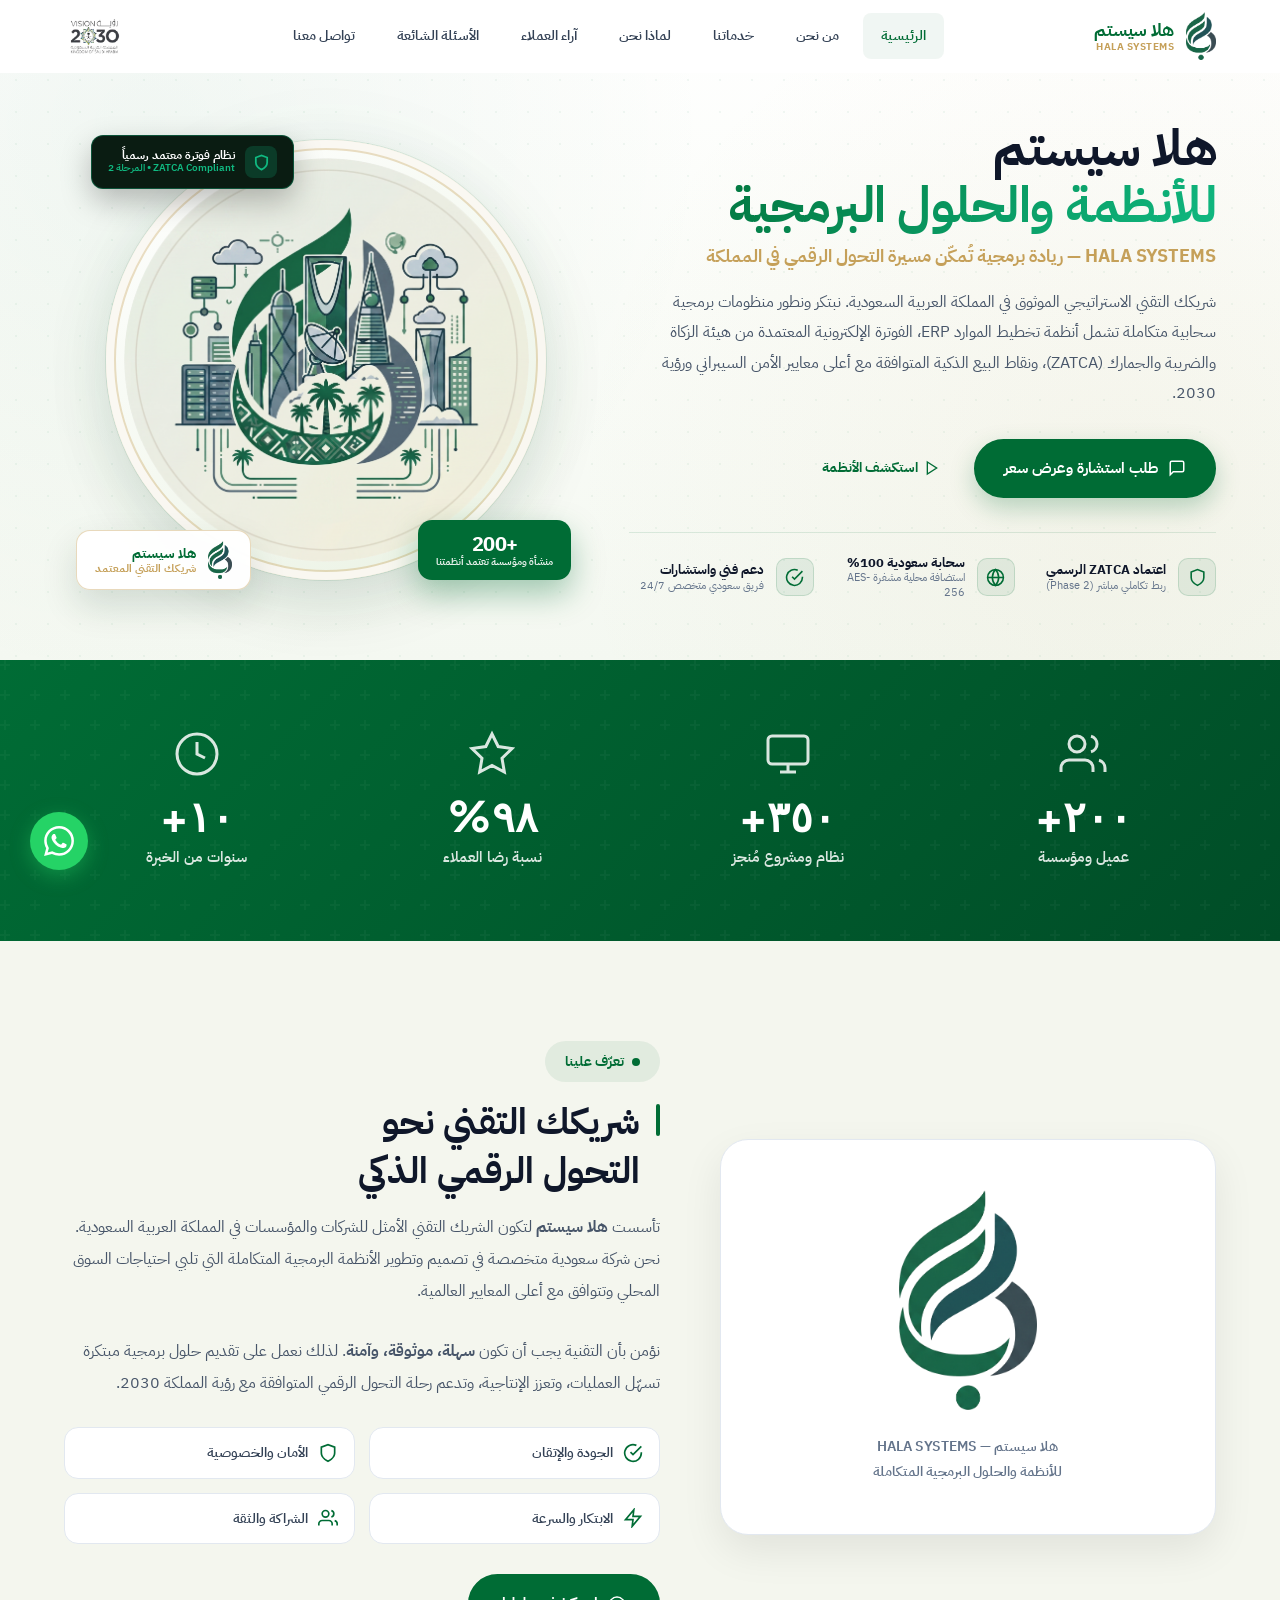
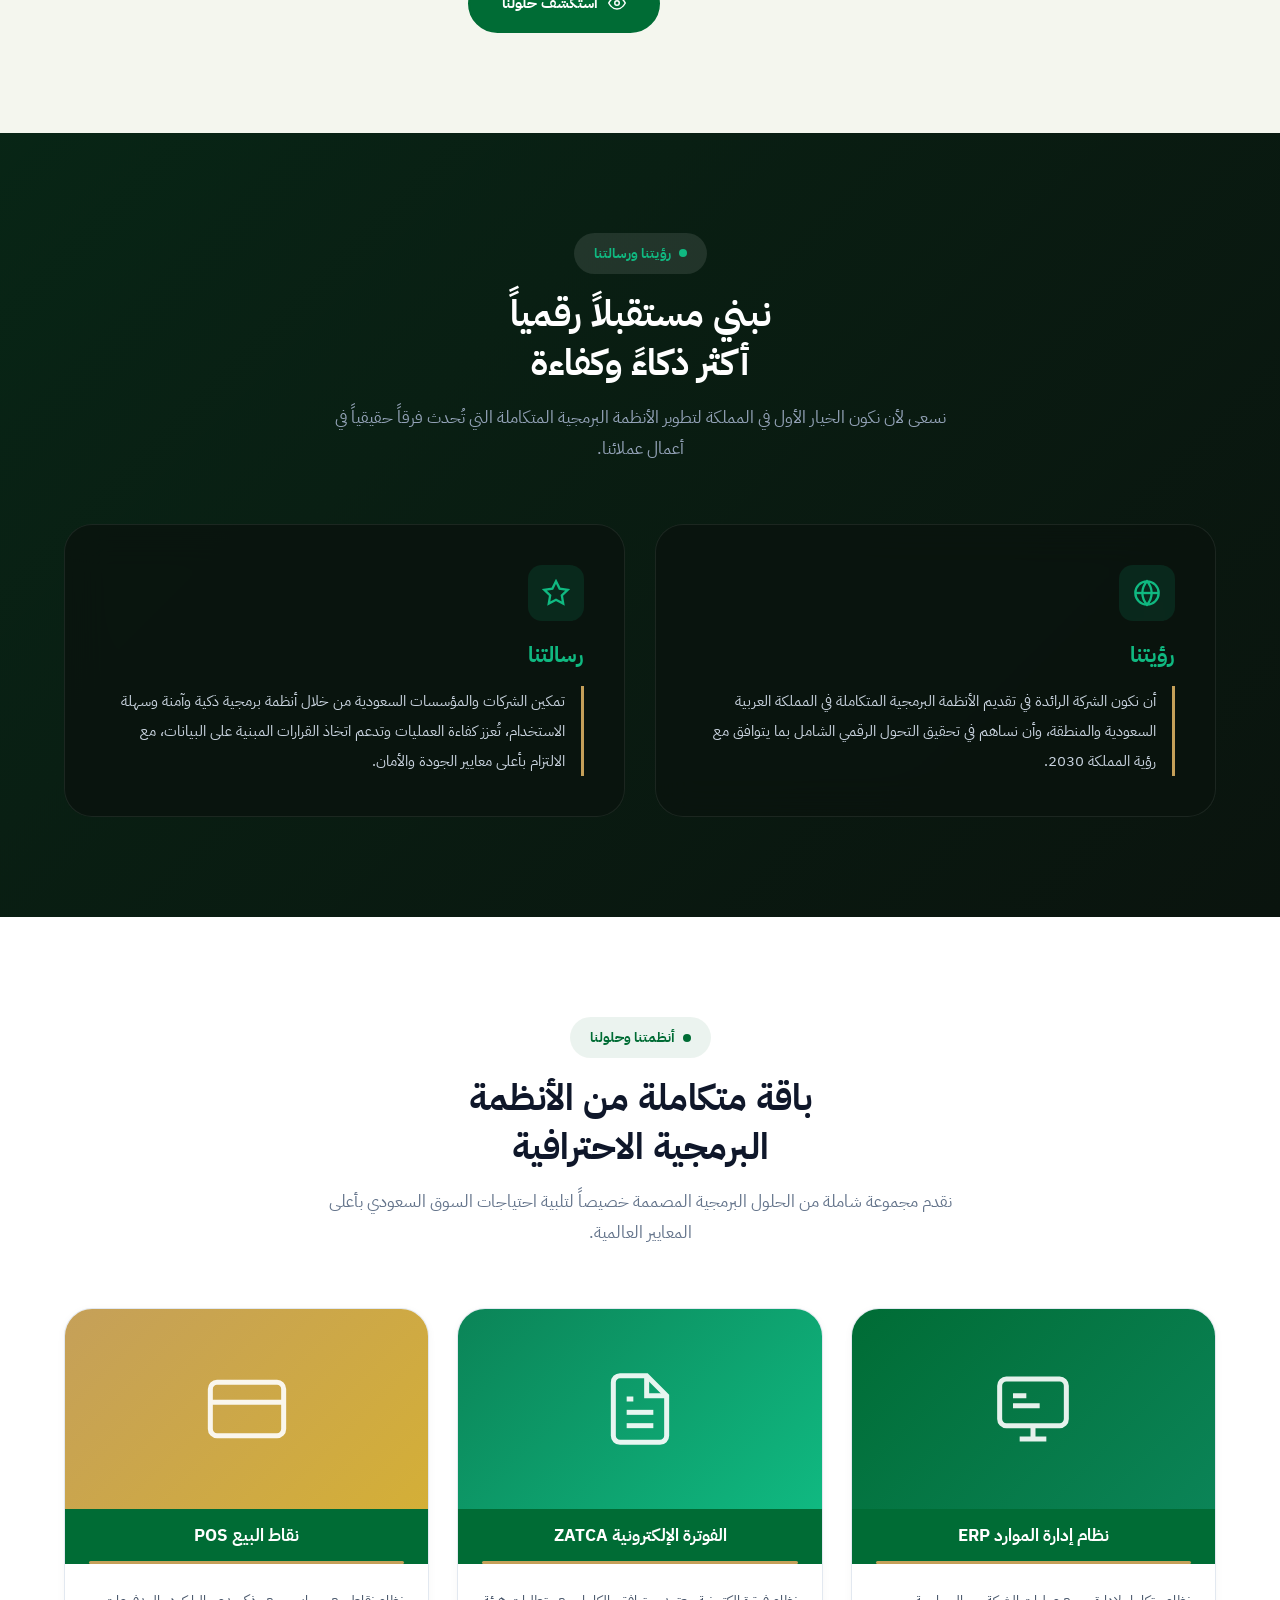
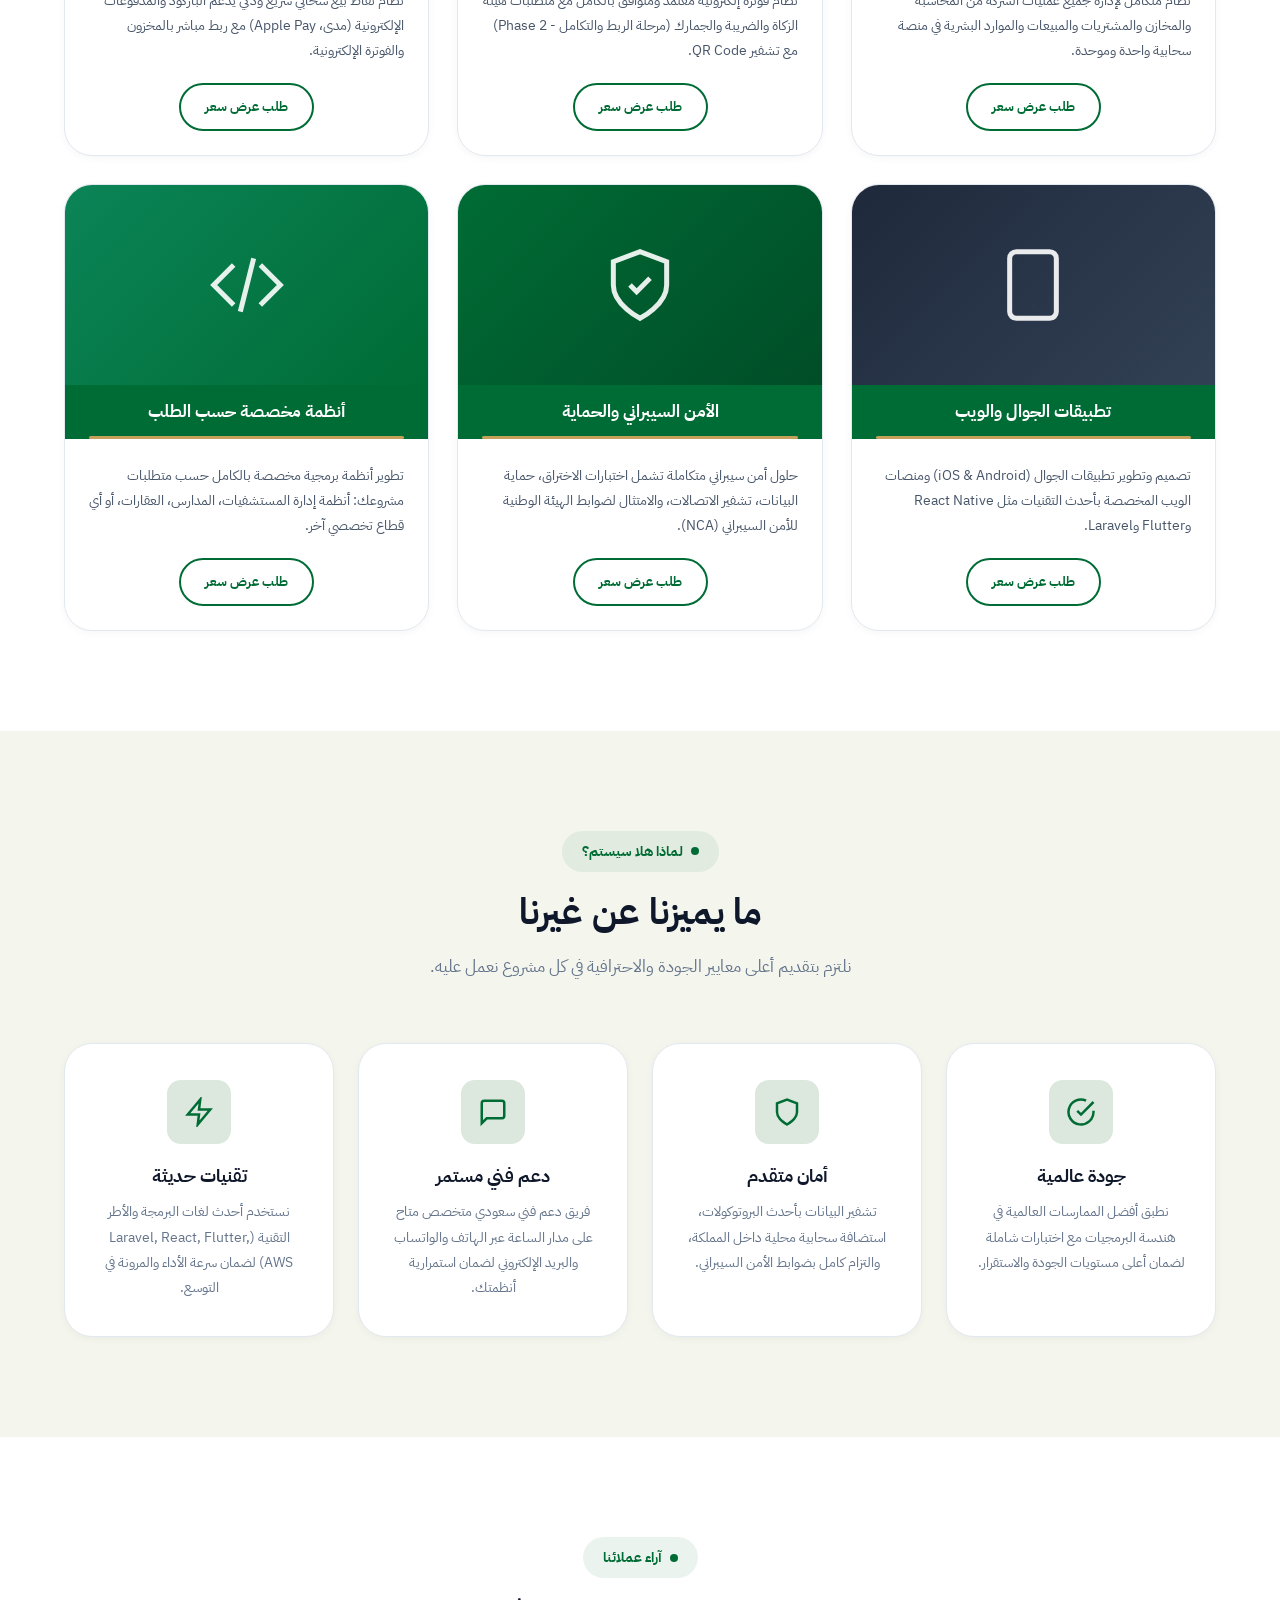
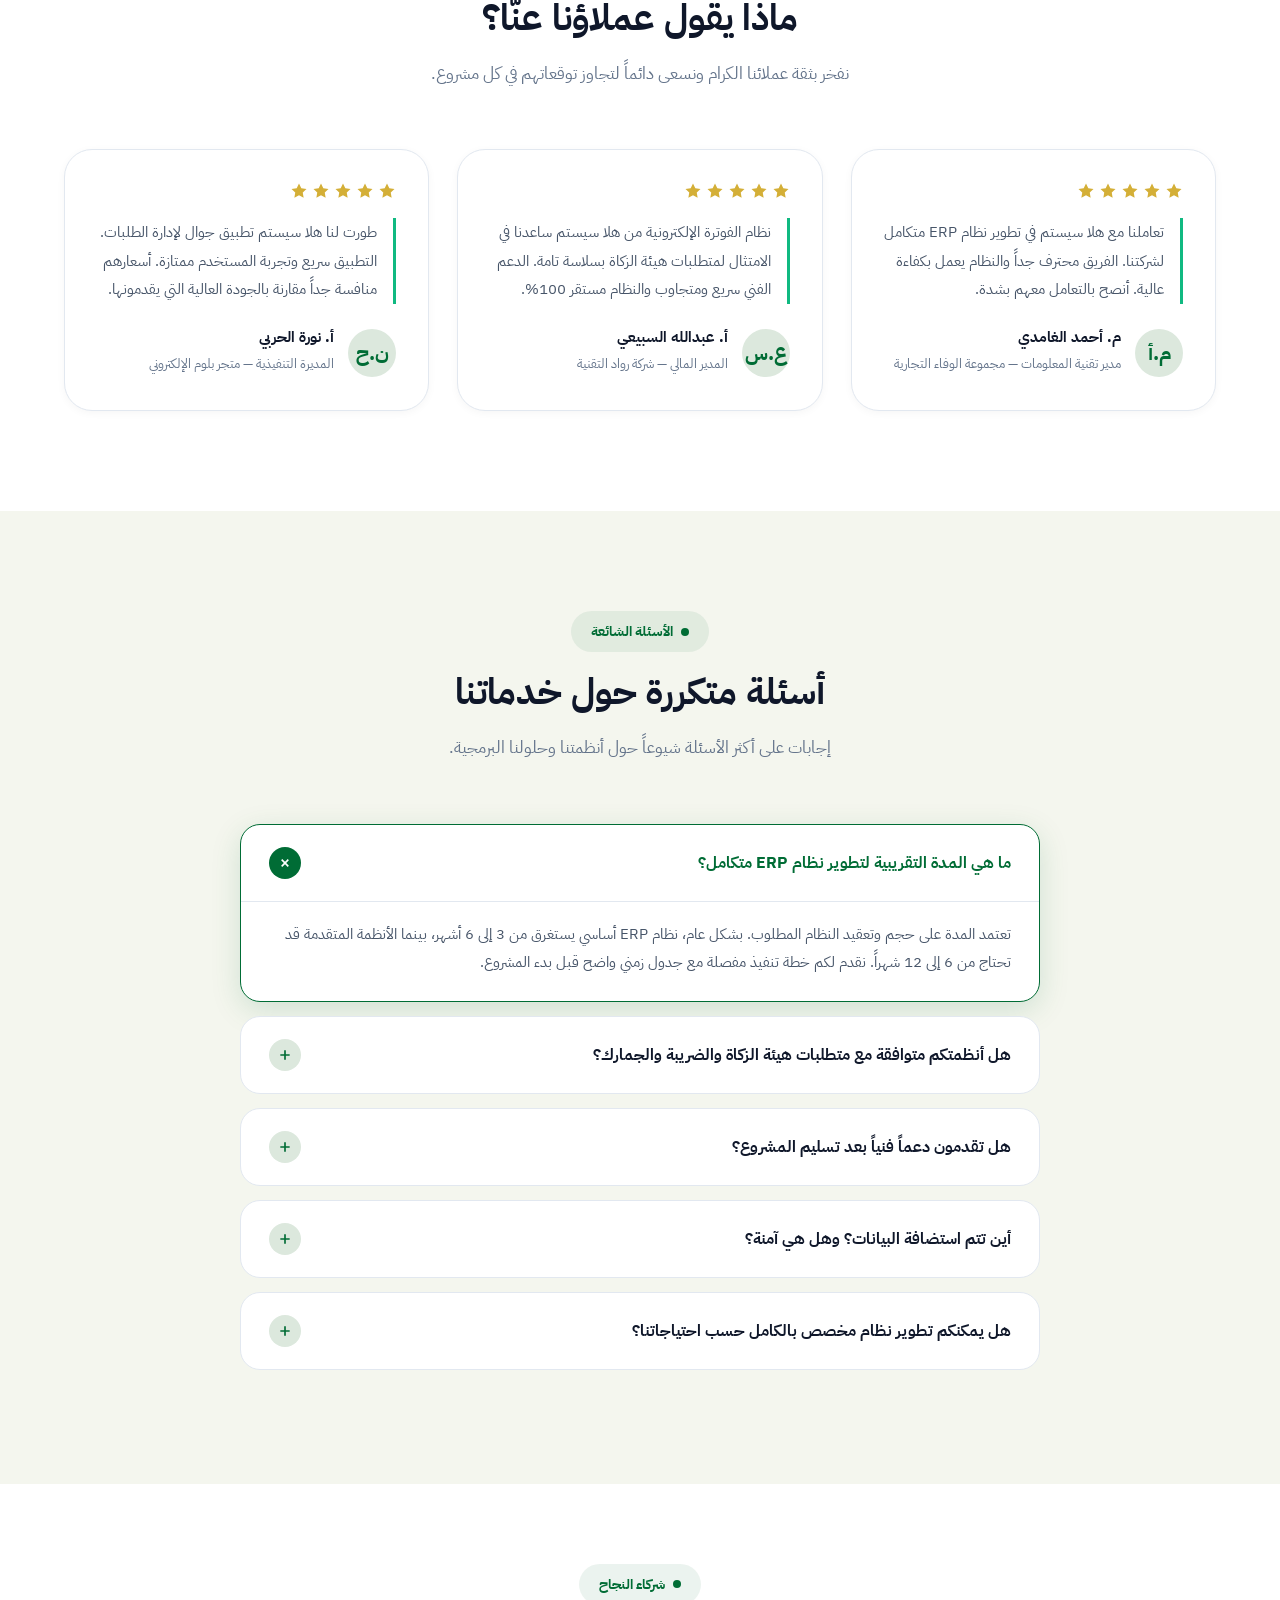
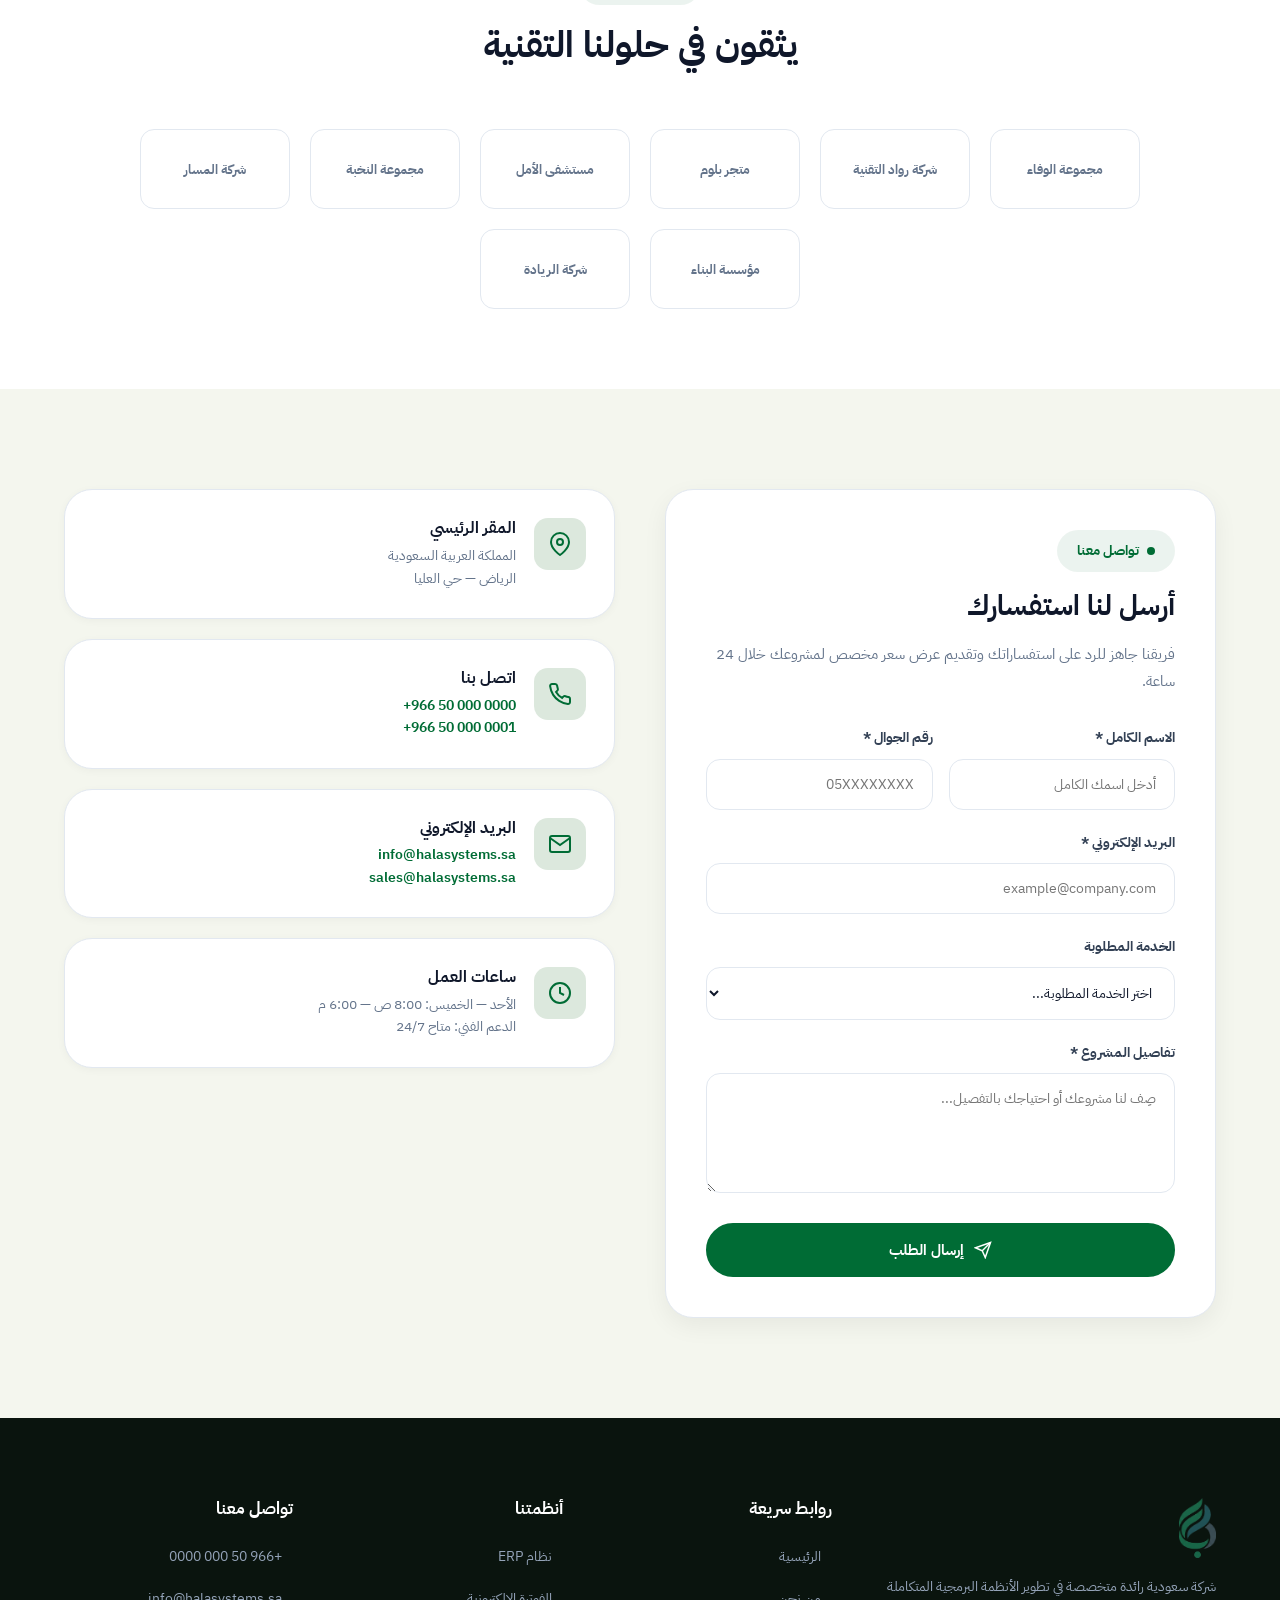
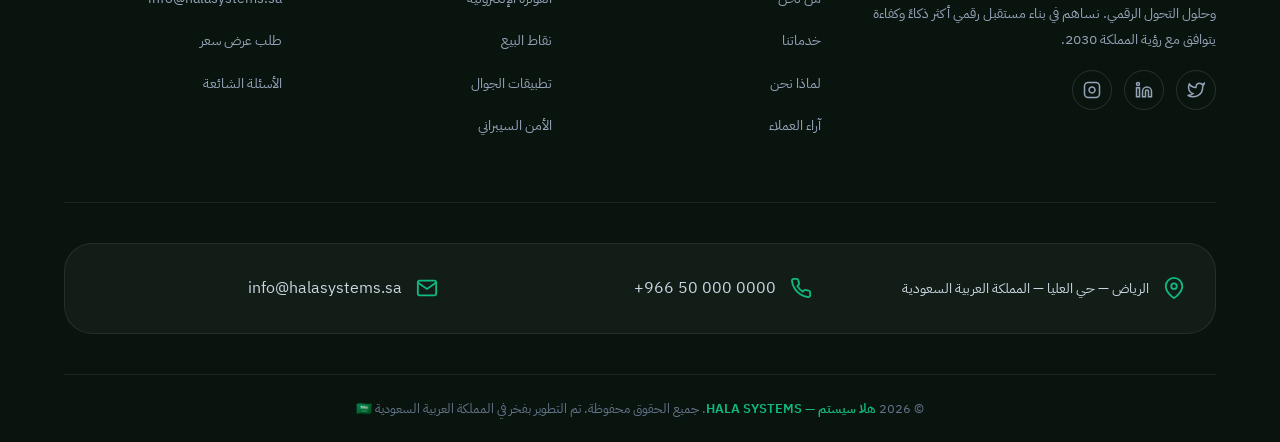
==== index.html @ 7508a725 "first sent to git" ====
<!DOCTYPE html>
<html dir="rtl" lang="ar">

<head>
  <meta charset="UTF-8">
  <meta name="viewport" content="width=device-width, initial-scale=1.0">
  <meta http-equiv="X-UA-Compatible" content="IE=edge">

  <!-- SEO Meta -->
  <title>هلا سيستم للأنظمة البرمجية | HALA SYSTEMS - حلول التحول الرقمي</title>
  <meta name="description"
    content="هلا سيستم - شركة سعودية متخصصة في تطوير الأنظمة البرمجية وحلول التحول الرقمي. أنظمة ERP سحابية، فوترة إلكترونية معتمدة ZATCA، تطبيقات جوال، وحلول أمن سيبراني متقدمة.">
  <meta name="keywords"
    content="هلا سيستم, أنظمة برمجية, ERP, فوترة إلكترونية, ZATCA, تطوير تطبيقات, أمن سيبراني, رؤية 2030, حلول رقمية, السعودية">
  <meta name="robots" content="index, follow">
  <meta property="og:title" content="هلا سيستم للأنظمة البرمجية | HALA SYSTEMS">
  <meta property="og:description" content="شركة سعودية رائدة في تطوير الأنظمة البرمجية وحلول التحول الرقمي المتكاملة.">
  <meta property="og:type" content="website">
  <meta property="og:locale" content="ar_SA">
  <link rel="icon" type="image/png" href="assets/الشعار.png">

  <!-- Google Fonts -->
  <link rel="preconnect" href="https://fonts.googleapis.com">
  <link rel="preconnect" href="https://fonts.gstatic.com" crossorigin>
  <link
    href="https://fonts.googleapis.com/css2?family=IBM+Plex+Sans+Arabic:wght@300;400;500;600;700;800&family=Plus+Jakarta+Sans:wght@400;500;600;700;800&display=swap"
    rel="stylesheet">

  <!-- Stylesheet -->
  <link rel="stylesheet" href="css/style.css">
</head>

<body>

  <!-- ═══════════════════════════════════════════
       1. NAVBAR
       ═══════════════════════════════════════════ -->
  <nav class="navbar" id="navbar">
    <div class="container">
      <a href="#" class="navbar-brand">
        <img src="assets/الشعار.png" alt="شعار هلا سيستم" class="brand-logo">
        <div class="brand-text-block">
          <span class="brand-title">هلا سيستم</span>
          <span class="brand-subtitle">HALA SYSTEMS</span>
        </div>
      </a>

      <div class="navbar-nav" id="navLinks">
        <a href="#hero">الرئيسية</a>
        <a href="#about">من نحن</a>
        <a href="#services">خدماتنا</a>
        <a href="#why-us">لماذا نحن</a>
        <a href="#testimonials">آراء العملاء</a>
        <a href="#faq">الأسئلة الشائعة</a>
        <a href="#contact">تواصل معنا</a>
      </div>

      <div class="navbar-vision">
        <img src="assets/مفرغ.png" alt="رؤية 2030 - المملكة العربية السعودية" class="vision-logo-img">
      </div>

      <button class="mobile-toggle" id="mobileToggle" aria-label="القائمة">
        <span></span>
        <span></span>
        <span></span>
      </button>
    </div>
  </nav>


  <!-- ═══════════════════════════════════════════
       2. HERO SECTION
       ═══════════════════════════════════════════ -->
  <section class="hero" id="hero">
    <div class="container">
      <div class="hero-content">
        <h1 class="hero-company-name animate-on-scroll delay-1">
          هلا سيستم
          <span class="hero-title-highlight">للأنظمة والحلول البرمجية</span>
        </h1>

        <p class="hero-company-subtitle animate-on-scroll delay-1">
          HALA SYSTEMS — ريادة برمجية تُمكّن مسيرة التحول الرقمي في المملكة
        </p>

        <p class="hero-description animate-on-scroll delay-2">
          شريكك التقني الاستراتيجي الموثوق في المملكة العربية السعودية. نبتكر ونطور منظومات برمجية سحابية متكاملة تشمل أنظمة تخطيط الموارد ERP، الفوترة الإلكترونية المعتمدة من هيئة الزكاة والضريبة والجمارك (ZATCA)، ونقاط البيع الذكية المتوافقة مع أعلى معايير الأمن السيبراني ورؤية 2030.
        </p>

        <div class="hero-buttons animate-on-scroll delay-3">
          <a href="#contact" class="btn btn-primary btn-lg">
            <svg viewBox="0 0 24 24" fill="none" stroke="currentColor" stroke-width="2">
              <path d="M21 15a2 2 0 0 1-2 2H7l-4 4V5a2 2 0 0 1 2-2h14a2 2 0 0 1 2 2z" />
            </svg>
            طلب استشارة وعرض سعر
          </a>
          <a href="#services" class="btn btn-outline-clean">
            <svg viewBox="0 0 24 24" fill="none" stroke="currentColor" stroke-width="2">
              <polygon points="5 3 19 12 5 21 5 3" />
            </svg>
            استكشف الأنظمة
          </a>
        </div>

        <div class="hero-trust-grid animate-on-scroll delay-4">
          <div class="trust-grid-item">
            <div class="trust-grid-icon">
              <svg viewBox="0 0 24 24" fill="none" stroke="currentColor" stroke-width="2">
                <path d="M12 22s8-4 8-10V5l-8-3-8 3v7c0 6 8 10 8 10z" />
              </svg>
            </div>
            <div class="trust-grid-info">
              <strong>اعتماد ZATCA الرسمي</strong>
              <span>ربط تكاملي مباشر (Phase 2)</span>
            </div>
          </div>

          <div class="trust-grid-item">
            <div class="trust-grid-icon">
              <svg viewBox="0 0 24 24" fill="none" stroke="currentColor" stroke-width="2">
                <circle cx="12" cy="12" r="10" />
                <path d="M2 12h20" />
                <path d="M12 2a15.3 15.3 0 0 1 4 10 15.3 15.3 0 0 1-4 10 15.3 15.3 0 0 1-4-10 15.3 15.3 0 0 1 4-10z" />
              </svg>
            </div>
            <div class="trust-grid-info">
              <strong>سحابة سعودية 100%</strong>
              <span>استضافة محلية مشفرة AES-256</span>
            </div>
          </div>

          <div class="trust-grid-item">
            <div class="trust-grid-icon">
              <svg viewBox="0 0 24 24" fill="none" stroke="currentColor" stroke-width="2">
                <path d="M22 11.08V12a10 10 0 1 1-5.93-9.14" />
                <polyline points="22 4 12 14.01 9 11.01" />
              </svg>
            </div>
            <div class="trust-grid-info">
              <strong>دعم فني واستشارات</strong>
              <span>فريق سعودي متخصص 24/7</span>
            </div>
          </div>
        </div>
      </div>

      <div class="hero-visual animate-on-scroll">
        <div class="corporate-hero-showcase">
          <!-- Ambient Glow Background -->
          <div class="showcase-glow-ring"></div>

          <!-- Main Architectural Visual -->
          <div class="showcase-main-disc">
            <img src="assets/الخليج.png" alt="منظومة هلا سيستم للأنظمة السحابية والتحول الرقمي السعودي" class="showcase-tech-img">
          </div>

          <!-- Floating Badge 1: ZATCA Compliance (Top) -->
          <div class="showcase-badge-top">
            <div class="badge-icon-wrap">
              <svg viewBox="0 0 24 24" fill="none" stroke="currentColor" stroke-width="2.5"><path d="M12 22s8-4 8-10V5l-8-3-8 3v7c0 6 8 10 8 10z"/></svg>
            </div>
            <div class="badge-text-wrap">
              <span class="badge-headline">نظام فوترة معتمد رسمياً</span>
              <span class="badge-subline">ZATCA Compliant • المرحلة 2</span>
            </div>
          </div>

          <!-- Floating Badge 2: Brand Signature Card (Bottom Left, like Durrat Al Juman) -->
          <div class="showcase-badge-brand">
            <img src="assets/الشعار.png" alt="شعار هلا سيستم" class="brand-badge-logo">
            <div class="brand-badge-info">
              <span class="brand-badge-name">هلا سيستم</span>
              <span class="brand-badge-tag">شريكك التقني المعتمد</span>
            </div>
          </div>

          <!-- Floating Badge 3: Client Count (Bottom Right) -->
          <div class="showcase-badge-clients">
            <div class="clients-badge-number">+200</div>
            <div class="clients-badge-label">منشأة ومؤسسة تعتمد أنظمتنا</div>
          </div>
        </div>
      </div>
    </div>
  </section>


  <!-- ═══════════════════════════════════════════
       3. STATS COUNTER
       ═══════════════════════════════════════════ -->
  <section class="stats" id="stats">
    <div class="container">
      <div class="stat-item animate-on-scroll">
        <div class="stat-icon">
          <svg viewBox="0 0 24 24">
            <path d="M17 21v-2a4 4 0 0 0-4-4H5a4 4 0 0 0-4 4v2" />
            <circle cx="9" cy="7" r="4" />
            <path d="M23 21v-2a4 4 0 0 0-3-3.87" />
            <path d="M16 3.13a4 4 0 0 1 0 7.75" />
          </svg>
        </div>
        <div class="stat-number" data-count="200" data-suffix="+">0</div>
        <div class="stat-label">عميل ومؤسسة</div>
      </div>
      <div class="stat-item animate-on-scroll delay-1">
        <div class="stat-icon">
          <svg viewBox="0 0 24 24">
            <rect x="2" y="3" width="20" height="14" rx="2" ry="2" />
            <line x1="8" y1="21" x2="16" y2="21" />
            <line x1="12" y1="17" x2="12" y2="21" />
          </svg>
        </div>
        <div class="stat-number" data-count="350" data-suffix="+">0</div>
        <div class="stat-label">نظام ومشروع مُنجز</div>
      </div>
      <div class="stat-item animate-on-scroll delay-2">
        <div class="stat-icon">
          <svg viewBox="0 0 24 24">
            <path d="M12 2l3.09 6.26L22 9.27l-5 4.87 1.18 6.88L12 17.77l-6.18 3.25L7 14.14 2 9.27l6.91-1.01L12 2z" />
          </svg>
        </div>
        <div class="stat-number" data-count="98" data-suffix="%">0</div>
        <div class="stat-label">نسبة رضا العملاء</div>
      </div>
      <div class="stat-item animate-on-scroll delay-3">
        <div class="stat-icon">
          <svg viewBox="0 0 24 24">
            <circle cx="12" cy="12" r="10" />
            <polyline points="12 6 12 12 16 14" />
          </svg>
        </div>
        <div class="stat-number" data-count="10" data-suffix="+">0</div>
        <div class="stat-label">سنوات من الخبرة</div>
      </div>
    </div>
  </section>


  <!-- ═══════════════════════════════════════════
       4. ABOUT US
       ═══════════════════════════════════════════ -->
  <section class="about" id="about">
    <div class="container">
      <div class="about-logo-card animate-on-scroll">
        <img src="assets/الشعار.png" alt="شعار هلا سيستم">
        <p>هلا سيستم — HALA SYSTEMS<br>للأنظمة والحلول البرمجية المتكاملة</p>
      </div>

      <div class="about-content">
        <div class="section-label">تعرّف علينا</div>
        <h2 class="section-title animate-on-scroll">شريكك التقني نحو<br>التحول الرقمي الذكي</h2>
        <p class="about-text animate-on-scroll">
          تأسست <strong>هلا سيستم</strong> لتكون الشريك التقني الأمثل للشركات والمؤسسات في المملكة العربية السعودية. نحن
          شركة سعودية متخصصة في تصميم وتطوير الأنظمة البرمجية المتكاملة التي تلبي احتياجات السوق المحلي وتتوافق مع أعلى
          المعايير العالمية.
        </p>
        <p class="about-text animate-on-scroll">
          نؤمن بأن التقنية يجب أن تكون <strong>سهلة، موثوقة، وآمنة</strong>. لذلك نعمل على تقديم حلول برمجية مبتكرة
          تسهّل العمليات، وتعزز الإنتاجية، وتدعم رحلة التحول الرقمي المتوافقة مع رؤية المملكة 2030.
        </p>

        <div class="about-values animate-on-scroll">
          <div class="value-item">
            <svg viewBox="0 0 24 24" fill="none" stroke="currentColor" stroke-width="2">
              <path d="M22 11.08V12a10 10 0 1 1-5.93-9.14" />
              <polyline points="22 4 12 14.01 9 11.01" />
            </svg>
            الجودة والإتقان
          </div>
          <div class="value-item">
            <svg viewBox="0 0 24 24" fill="none" stroke="currentColor" stroke-width="2">
              <path d="M12 22s8-4 8-10V5l-8-3-8 3v7c0 6 8 10 8 10z" />
            </svg>
            الأمان والخصوصية
          </div>
          <div class="value-item">
            <svg viewBox="0 0 24 24" fill="none" stroke="currentColor" stroke-width="2">
              <path d="M13 2L3 14h9l-1 8 10-12h-9l1-8z" />
            </svg>
            الابتكار والسرعة
          </div>
          <div class="value-item">
            <svg viewBox="0 0 24 24" fill="none" stroke="currentColor" stroke-width="2">
              <path d="M17 21v-2a4 4 0 0 0-4-4H5a4 4 0 0 0-4 4v2" />
              <circle cx="9" cy="7" r="4" />
              <path d="M23 21v-2a4 4 0 0 0-3-3.87" />
              <path d="M16 3.13a4 4 0 0 1 0 7.75" />
            </svg>
            الشراكة والثقة
          </div>
        </div>

        <a href="#services" class="btn btn-primary animate-on-scroll">
          <svg viewBox="0 0 24 24" fill="none" stroke="currentColor" stroke-width="2">
            <path d="M1 12s4-8 11-8 11 8 11 8-4 8-11 8-11-8-11-8z" />
            <circle cx="12" cy="12" r="3" />
          </svg>
          استكشف حلولنا
        </a>
      </div>
    </div>
  </section>


  <!-- ═══════════════════════════════════════════
       5. VISION & MISSION
       ═══════════════════════════════════════════ -->
  <section class="vision-mission" id="vision-mission">
    <div class="bg-image"
      style="background-image: linear-gradient(135deg, rgba(0, 108, 53, 0.3), rgba(10, 20, 14, 0.9));"></div>
    <div class="container">
      <div class="section-header animate-on-scroll">
        <div class="section-label">رؤيتنا ورسالتنا</div>
        <h2 class="section-title">نبني مستقبلاً رقمياً<br>أكثر ذكاءً وكفاءة</h2>
        <p class="section-subtitle">نسعى لأن نكون الخيار الأول في المملكة لتطوير الأنظمة البرمجية المتكاملة التي تُحدث
          فرقاً حقيقياً في أعمال عملائنا.</p>
      </div>

      <div class="vm-grid">
        <div class="vm-card animate-on-scroll">
          <div class="vm-card-icon">
            <svg viewBox="0 0 24 24" fill="none" stroke="currentColor" stroke-width="2">
              <circle cx="12" cy="12" r="10" />
              <path d="M2 12h20" />
              <path d="M12 2a15.3 15.3 0 0 1 4 10 15.3 15.3 0 0 1-4 10 15.3 15.3 0 0 1-4-10 15.3 15.3 0 0 1 4-10z" />
            </svg>
          </div>
          <h3>رؤيتنا</h3>
          <p>أن نكون الشركة الرائدة في تقديم الأنظمة البرمجية المتكاملة في المملكة العربية السعودية والمنطقة، وأن نساهم
            في تحقيق التحول الرقمي الشامل بما يتوافق مع رؤية المملكة 2030.</p>
        </div>

        <div class="vm-card animate-on-scroll delay-1">
          <div class="vm-card-icon">
            <svg viewBox="0 0 24 24" fill="none" stroke="currentColor" stroke-width="2">
              <polygon
                points="12 2 15.09 8.26 22 9.27 17 14.14 18.18 21.02 12 17.77 5.82 21.02 7 14.14 2 9.27 8.91 8.26 12 2" />
            </svg>
          </div>
          <h3>رسالتنا</h3>
          <p>تمكين الشركات والمؤسسات السعودية من خلال أنظمة برمجية ذكية وآمنة وسهلة الاستخدام، تُعزز كفاءة العمليات
            وتدعم اتخاذ القرارات المبنية على البيانات، مع الالتزام بأعلى معايير الجودة والأمان.</p>
        </div>
      </div>
    </div>
  </section>


  <!-- ═══════════════════════════════════════════
       6. SERVICES
       ═══════════════════════════════════════════ -->
  <section class="services" id="services">
    <div class="container">
      <div class="section-header animate-on-scroll">
        <div class="section-label">أنظمتنا وحلولنا</div>
        <h2 class="section-title">باقة متكاملة من الأنظمة<br>البرمجية الاحترافية</h2>
        <p class="section-subtitle">نقدم مجموعة شاملة من الحلول البرمجية المصممة خصيصاً لتلبية احتياجات السوق السعودي
          بأعلى المعايير العالمية.</p>
      </div>

      <div class="services-grid">
        <!-- Service 1: ERP -->
        <div class="service-card animate-on-scroll">
          <div class="service-card-image"
            style="background: linear-gradient(135deg, #006C35, #0B8457); display: flex; align-items: center; justify-content: center;">
            <svg width="80" height="80" viewBox="0 0 24 24" fill="none" stroke="white" stroke-width="1.5" opacity="0.9">
              <rect x="2" y="3" width="20" height="14" rx="2" ry="2" />
              <line x1="8" y1="21" x2="16" y2="21" />
              <line x1="12" y1="17" x2="12" y2="21" />
              <path d="M6 8h4M6 11h8" />
            </svg>
          </div>
          <div class="service-card-banner">
            <h3>نظام إدارة الموارد ERP</h3>
          </div>
          <div class="service-card-body">
            <p>نظام متكامل لإدارة جميع عمليات الشركة من المحاسبة والمخازن والمشتريات والمبيعات والموارد البشرية في منصة
              سحابية واحدة وموحدة.</p>
            <a href="#contact" class="btn btn-outline">طلب عرض سعر</a>
          </div>
        </div>

        <!-- Service 2: E-invoicing ZATCA -->
        <div class="service-card animate-on-scroll delay-1">
          <div class="service-card-image"
            style="background: linear-gradient(135deg, #0B8457, #10B981); display: flex; align-items: center; justify-content: center;">
            <svg width="80" height="80" viewBox="0 0 24 24" fill="none" stroke="white" stroke-width="1.5" opacity="0.9">
              <path d="M14 2H6a2 2 0 0 0-2 2v16a2 2 0 0 0 2 2h12a2 2 0 0 0 2-2V8z" />
              <polyline points="14 2 14 8 20 8" />
              <line x1="16" y1="13" x2="8" y2="13" />
              <line x1="16" y1="17" x2="8" y2="17" />
              <polyline points="10 9 9 9 8 9" />
            </svg>
          </div>
          <div class="service-card-banner">
            <h3>الفوترة الإلكترونية ZATCA</h3>
          </div>
          <div class="service-card-body">
            <p>نظام فوترة إلكترونية معتمد ومتوافق بالكامل مع متطلبات هيئة الزكاة والضريبة والجمارك (مرحلة الربط والتكامل
              - Phase 2) مع تشفير QR Code.</p>
            <a href="#contact" class="btn btn-outline">طلب عرض سعر</a>
          </div>
        </div>

        <!-- Service 3: POS -->
        <div class="service-card animate-on-scroll delay-2">
          <div class="service-card-image"
            style="background: linear-gradient(135deg, #C5A059, #D4AF37); display: flex; align-items: center; justify-content: center;">
            <svg width="80" height="80" viewBox="0 0 24 24" fill="none" stroke="white" stroke-width="1.5" opacity="0.9">
              <rect x="1" y="4" width="22" height="16" rx="2" ry="2" />
              <line x1="1" y1="10" x2="23" y2="10" />
            </svg>
          </div>
          <div class="service-card-banner">
            <h3>نقاط البيع POS</h3>
          </div>
          <div class="service-card-body">
            <p>نظام نقاط بيع سحابي سريع وذكي يدعم الباركود والمدفوعات الإلكترونية (مدى، Apple Pay) مع ربط مباشر بالمخزون
              والفوترة الإلكترونية.</p>
            <a href="#contact" class="btn btn-outline">طلب عرض سعر</a>
          </div>
        </div>

        <!-- Service 4: Mobile Apps -->
        <div class="service-card animate-on-scroll delay-1">
          <div class="service-card-image"
            style="background: linear-gradient(135deg, #1E293B, #334155); display: flex; align-items: center; justify-content: center;">
            <svg width="80" height="80" viewBox="0 0 24 24" fill="none" stroke="white" stroke-width="1.5" opacity="0.9">
              <rect x="5" y="2" width="14" height="20" rx="2" ry="2" />
              <line x1="12" y1="18" x2="12.01" y2="18" />
            </svg>
          </div>
          <div class="service-card-banner">
            <h3>تطبيقات الجوال والويب</h3>
          </div>
          <div class="service-card-body">
            <p>تصميم وتطوير تطبيقات الجوال (iOS & Android) ومنصات الويب المخصصة بأحدث التقنيات مثل React Native وFlutter
              وLaravel.</p>
            <a href="#contact" class="btn btn-outline">طلب عرض سعر</a>
          </div>
        </div>

        <!-- Service 5: CyberSecurity -->
        <div class="service-card animate-on-scroll delay-2">
          <div class="service-card-image"
            style="background: linear-gradient(135deg, #006C35, #004D27); display: flex; align-items: center; justify-content: center;">
            <svg width="80" height="80" viewBox="0 0 24 24" fill="none" stroke="white" stroke-width="1.5" opacity="0.9">
              <path d="M12 22s8-4 8-10V5l-8-3-8 3v7c0 6 8 10 8 10z" />
              <path d="M9 12l2 2 4-4" />
            </svg>
          </div>
          <div class="service-card-banner">
            <h3>الأمن السيبراني والحماية</h3>
          </div>
          <div class="service-card-body">
            <p>حلول أمن سيبراني متكاملة تشمل اختبارات الاختراق، حماية البيانات، تشفير الاتصالات، والامتثال لضوابط الهيئة
              الوطنية للأمن السيبراني (NCA).</p>
            <a href="#contact" class="btn btn-outline">طلب عرض سعر</a>
          </div>
        </div>

        <!-- Service 6: Custom Systems -->
        <div class="service-card animate-on-scroll delay-3">
          <div class="service-card-image"
            style="background: linear-gradient(135deg, #0B8457, #006C35); display: flex; align-items: center; justify-content: center;">
            <svg width="80" height="80" viewBox="0 0 24 24" fill="none" stroke="white" stroke-width="1.5" opacity="0.9">
              <polyline points="16 18 22 12 16 6" />
              <polyline points="8 6 2 12 8 18" />
              <line x1="14" y1="4" x2="10" y2="20" />
            </svg>
          </div>
          <div class="service-card-banner">
            <h3>أنظمة مخصصة حسب الطلب</h3>
          </div>
          <div class="service-card-body">
            <p>تطوير أنظمة برمجية مخصصة بالكامل حسب متطلبات مشروعك: أنظمة إدارة المستشفيات، المدارس، العقارات، أو أي
              قطاع تخصصي آخر.</p>
            <a href="#contact" class="btn btn-outline">طلب عرض سعر</a>
          </div>
        </div>
      </div>
    </div>
  </section>


  <!-- ═══════════════════════════════════════════
       7. WHY CHOOSE US
       ═══════════════════════════════════════════ -->
  <section class="why-us" id="why-us">
    <div class="container">
      <div class="section-header animate-on-scroll">
        <div class="section-label">لماذا هلا سيستم؟</div>
        <h2 class="section-title">ما يميزنا عن غيرنا</h2>
        <p class="section-subtitle">نلتزم بتقديم أعلى معايير الجودة والاحترافية في كل مشروع نعمل عليه.</p>
      </div>

      <div class="why-grid">
        <div class="why-card animate-on-scroll">
          <div class="why-card-icon">
            <svg viewBox="0 0 24 24" fill="none" stroke="currentColor" stroke-width="2">
              <path d="M22 11.08V12a10 10 0 1 1-5.93-9.14" />
              <polyline points="22 4 12 14.01 9 11.01" />
            </svg>
          </div>
          <h3>جودة عالمية</h3>
          <p>نطبق أفضل الممارسات العالمية في هندسة البرمجيات مع اختبارات شاملة لضمان أعلى مستويات الجودة والاستقرار.</p>
        </div>

        <div class="why-card animate-on-scroll delay-1">
          <div class="why-card-icon">
            <svg viewBox="0 0 24 24" fill="none" stroke="currentColor" stroke-width="2">
              <path d="M12 22s8-4 8-10V5l-8-3-8 3v7c0 6 8 10 8 10z" />
            </svg>
          </div>
          <h3>أمان متقدم</h3>
          <p>تشفير البيانات بأحدث البروتوكولات، استضافة سحابية محلية داخل المملكة، والتزام كامل بضوابط الأمن السيبراني.
          </p>
        </div>

        <div class="why-card animate-on-scroll delay-2">
          <div class="why-card-icon">
            <svg viewBox="0 0 24 24" fill="none" stroke="currentColor" stroke-width="2">
              <path d="M21 15a2 2 0 0 1-2 2H7l-4 4V5a2 2 0 0 1 2-2h14a2 2 0 0 1 2 2z" />
            </svg>
          </div>
          <h3>دعم فني مستمر</h3>
          <p>فريق دعم فني سعودي متخصص متاح على مدار الساعة عبر الهاتف والواتساب والبريد الإلكتروني لضمان استمرارية
            أنظمتك.</p>
        </div>

        <div class="why-card animate-on-scroll delay-3">
          <div class="why-card-icon">
            <svg viewBox="0 0 24 24" fill="none" stroke="currentColor" stroke-width="2">
              <path d="M13 2L3 14h9l-1 8 10-12h-9l1-8z" />
            </svg>
          </div>
          <h3>تقنيات حديثة</h3>
          <p>نستخدم أحدث لغات البرمجة والأطر التقنية (Laravel, React, Flutter, AWS) لضمان سرعة الأداء والمرونة في
            التوسع.</p>
        </div>
      </div>
    </div>
  </section>


  <!-- ═══════════════════════════════════════════
       8. TESTIMONIALS
       ═══════════════════════════════════════════ -->
  <section class="testimonials" id="testimonials">
    <div class="container">
      <div class="section-header animate-on-scroll">
        <div class="section-label">آراء عملائنا</div>
        <h2 class="section-title">ماذا يقول عملاؤنا عنّا؟</h2>
        <p class="section-subtitle">نفخر بثقة عملائنا الكرام ونسعى دائماً لتجاوز توقعاتهم في كل مشروع.</p>
      </div>

      <div class="testimonials-grid">
        <div class="testimonial-card animate-on-scroll">
          <div class="testimonial-stars">
            <svg viewBox="0 0 24 24">
              <path d="M12 2l3.09 6.26L22 9.27l-5 4.87 1.18 6.88L12 17.77l-6.18 3.25L7 14.14 2 9.27l6.91-1.01L12 2z" />
            </svg>
            <svg viewBox="0 0 24 24">
              <path d="M12 2l3.09 6.26L22 9.27l-5 4.87 1.18 6.88L12 17.77l-6.18 3.25L7 14.14 2 9.27l6.91-1.01L12 2z" />
            </svg>
            <svg viewBox="0 0 24 24">
              <path d="M12 2l3.09 6.26L22 9.27l-5 4.87 1.18 6.88L12 17.77l-6.18 3.25L7 14.14 2 9.27l6.91-1.01L12 2z" />
            </svg>
            <svg viewBox="0 0 24 24">
              <path d="M12 2l3.09 6.26L22 9.27l-5 4.87 1.18 6.88L12 17.77l-6.18 3.25L7 14.14 2 9.27l6.91-1.01L12 2z" />
            </svg>
            <svg viewBox="0 0 24 24">
              <path d="M12 2l3.09 6.26L22 9.27l-5 4.87 1.18 6.88L12 17.77l-6.18 3.25L7 14.14 2 9.27l6.91-1.01L12 2z" />
            </svg>
          </div>
          <p class="testimonial-text">تعاملنا مع هلا سيستم في تطوير نظام ERP متكامل لشركتنا. الفريق محترف جداً والنظام
            يعمل بكفاءة عالية. أنصح بالتعامل معهم بشدة.</p>
          <div class="testimonial-author">
            <div class="testimonial-avatar">م.أ</div>
            <div class="testimonial-author-info">
              <h4>م. أحمد الغامدي</h4>
              <span>مدير تقنية المعلومات — مجموعة الوفاء التجارية</span>
            </div>
          </div>
        </div>

        <div class="testimonial-card animate-on-scroll delay-1">
          <div class="testimonial-stars">
            <svg viewBox="0 0 24 24">
              <path d="M12 2l3.09 6.26L22 9.27l-5 4.87 1.18 6.88L12 17.77l-6.18 3.25L7 14.14 2 9.27l6.91-1.01L12 2z" />
            </svg>
            <svg viewBox="0 0 24 24">
              <path d="M12 2l3.09 6.26L22 9.27l-5 4.87 1.18 6.88L12 17.77l-6.18 3.25L7 14.14 2 9.27l6.91-1.01L12 2z" />
            </svg>
            <svg viewBox="0 0 24 24">
              <path d="M12 2l3.09 6.26L22 9.27l-5 4.87 1.18 6.88L12 17.77l-6.18 3.25L7 14.14 2 9.27l6.91-1.01L12 2z" />
            </svg>
            <svg viewBox="0 0 24 24">
              <path d="M12 2l3.09 6.26L22 9.27l-5 4.87 1.18 6.88L12 17.77l-6.18 3.25L7 14.14 2 9.27l6.91-1.01L12 2z" />
            </svg>
            <svg viewBox="0 0 24 24">
              <path d="M12 2l3.09 6.26L22 9.27l-5 4.87 1.18 6.88L12 17.77l-6.18 3.25L7 14.14 2 9.27l6.91-1.01L12 2z" />
            </svg>
          </div>
          <p class="testimonial-text">نظام الفوترة الإلكترونية من هلا سيستم ساعدنا في الامتثال لمتطلبات هيئة الزكاة
            بسلاسة تامة. الدعم الفني سريع ومتجاوب والنظام مستقر 100%.</p>
          <div class="testimonial-author">
            <div class="testimonial-avatar">ع.س</div>
            <div class="testimonial-author-info">
              <h4>أ. عبدالله السبيعي</h4>
              <span>المدير المالي — شركة رواد التقنية</span>
            </div>
          </div>
        </div>

        <div class="testimonial-card animate-on-scroll delay-2">
          <div class="testimonial-stars">
            <svg viewBox="0 0 24 24">
              <path d="M12 2l3.09 6.26L22 9.27l-5 4.87 1.18 6.88L12 17.77l-6.18 3.25L7 14.14 2 9.27l6.91-1.01L12 2z" />
            </svg>
            <svg viewBox="0 0 24 24">
              <path d="M12 2l3.09 6.26L22 9.27l-5 4.87 1.18 6.88L12 17.77l-6.18 3.25L7 14.14 2 9.27l6.91-1.01L12 2z" />
            </svg>
            <svg viewBox="0 0 24 24">
              <path d="M12 2l3.09 6.26L22 9.27l-5 4.87 1.18 6.88L12 17.77l-6.18 3.25L7 14.14 2 9.27l6.91-1.01L12 2z" />
            </svg>
            <svg viewBox="0 0 24 24">
              <path d="M12 2l3.09 6.26L22 9.27l-5 4.87 1.18 6.88L12 17.77l-6.18 3.25L7 14.14 2 9.27l6.91-1.01L12 2z" />
            </svg>
            <svg viewBox="0 0 24 24">
              <path d="M12 2l3.09 6.26L22 9.27l-5 4.87 1.18 6.88L12 17.77l-6.18 3.25L7 14.14 2 9.27l6.91-1.01L12 2z" />
            </svg>
          </div>
          <p class="testimonial-text">طورت لنا هلا سيستم تطبيق جوال لإدارة الطلبات. التطبيق سريع وتجربة المستخدم ممتازة.
            أسعارهم منافسة جداً مقارنة بالجودة العالية التي يقدمونها.</p>
          <div class="testimonial-author">
            <div class="testimonial-avatar">ن.ح</div>
            <div class="testimonial-author-info">
              <h4>أ. نورة الحربي</h4>
              <span>المديرة التنفيذية — متجر بلوم الإلكتروني</span>
            </div>
          </div>
        </div>
      </div>
    </div>
  </section>


  <!-- ═══════════════════════════════════════════
       9. FAQ
       ═══════════════════════════════════════════ -->
  <section class="faq" id="faq">
    <div class="container">
      <div class="section-header animate-on-scroll">
        <div class="section-label">الأسئلة الشائعة</div>
        <h2 class="section-title">أسئلة متكررة حول خدماتنا</h2>
        <p class="section-subtitle">إجابات على أكثر الأسئلة شيوعاً حول أنظمتنا وحلولنا البرمجية.</p>
      </div>

      <div class="faq-list">
        <div class="faq-item active animate-on-scroll">
          <button class="faq-question">
            <span>ما هي المدة التقريبية لتطوير نظام ERP متكامل؟</span>
            <div class="faq-toggle">
              <svg viewBox="0 0 24 24" fill="none" stroke="currentColor" stroke-width="2.5">
                <line x1="12" y1="5" x2="12" y2="19" />
                <line x1="5" y1="12" x2="19" y2="12" />
              </svg>
            </div>
          </button>
          <div class="faq-answer">
            <div class="faq-answer-inner">
              تعتمد المدة على حجم وتعقيد النظام المطلوب. بشكل عام، نظام ERP أساسي يستغرق من 3 إلى 6 أشهر، بينما الأنظمة
              المتقدمة قد تحتاج من 6 إلى 12 شهراً. نقدم لكم خطة تنفيذ مفصلة مع جدول زمني واضح قبل بدء المشروع.
            </div>
          </div>
        </div>

        <div class="faq-item animate-on-scroll delay-1">
          <button class="faq-question">
            <span>هل أنظمتكم متوافقة مع متطلبات هيئة الزكاة والضريبة والجمارك؟</span>
            <div class="faq-toggle">
              <svg viewBox="0 0 24 24" fill="none" stroke="currentColor" stroke-width="2.5">
                <line x1="12" y1="5" x2="12" y2="19" />
                <line x1="5" y1="12" x2="19" y2="12" />
              </svg>
            </div>
          </button>
          <div class="faq-answer">
            <div class="faq-answer-inner">
              نعم، جميع أنظمة الفوترة لدينا متوافقة بالكامل مع متطلبات ZATCA بما في ذلك مرحلة الربط والتكامل (Phase 2).
              نضمن لك الامتثال الكامل مع تحديثات مستمرة لأي تغييرات تنظيمية جديدة.
            </div>
          </div>
        </div>

        <div class="faq-item animate-on-scroll delay-2">
          <button class="faq-question">
            <span>هل تقدمون دعماً فنياً بعد تسليم المشروع؟</span>
            <div class="faq-toggle">
              <svg viewBox="0 0 24 24" fill="none" stroke="currentColor" stroke-width="2.5">
                <line x1="12" y1="5" x2="12" y2="19" />
                <line x1="5" y1="12" x2="19" y2="12" />
              </svg>
            </div>
          </button>
          <div class="faq-answer">
            <div class="faq-answer-inner">
              بالتأكيد! نقدم فترة ضمان ودعم فني مجاني بعد التسليم، بالإضافة إلى باقات صيانة ودعم سنوية تشمل التحديثات
              الأمنية والتطويرات والمتابعة المستمرة على مدار الساعة.
            </div>
          </div>
        </div>

        <div class="faq-item animate-on-scroll delay-3">
          <button class="faq-question">
            <span>أين تتم استضافة البيانات؟ وهل هي آمنة؟</span>
            <div class="faq-toggle">
              <svg viewBox="0 0 24 24" fill="none" stroke="currentColor" stroke-width="2.5">
                <line x1="12" y1="5" x2="12" y2="19" />
                <line x1="5" y1="12" x2="19" y2="12" />
              </svg>
            </div>
          </button>
          <div class="faq-answer">
            <div class="faq-answer-inner">
              نستضيف جميع البيانات على سيرفرات سحابية محلية داخل المملكة العربية السعودية (AWS Saudi Region / STC Cloud)
              مع تشفير AES-256 وشهادات SSL/TLS، بما يتوافق مع ضوابط الهيئة الوطنية للأمن السيبراني (NCA).
            </div>
          </div>
        </div>

        <div class="faq-item animate-on-scroll delay-4">
          <button class="faq-question">
            <span>هل يمكنكم تطوير نظام مخصص بالكامل حسب احتياجاتنا؟</span>
            <div class="faq-toggle">
              <svg viewBox="0 0 24 24" fill="none" stroke="currentColor" stroke-width="2.5">
                <line x1="12" y1="5" x2="12" y2="19" />
                <line x1="5" y1="12" x2="19" y2="12" />
              </svg>
            </div>
          </button>
          <div class="faq-answer">
            <div class="faq-answer-inner">
              نعم، هذا هو صميم عملنا. نقوم بتحليل احتياجاتك بالتفصيل ثم تصميم وتطوير نظام برمجي مخصص بالكامل يتناسب مع
              طبيعة عملك وقطاعك سواء كان طبياً، عقارياً، تعليمياً، تجارياً أو أي قطاع آخر.
            </div>
          </div>
        </div>
      </div>
    </div>
  </section>


  <!-- ═══════════════════════════════════════════
       10. PARTNERS
       ═══════════════════════════════════════════ -->
  <section class="partners" id="partners">
    <div class="container">
      <div class="section-header animate-on-scroll">
        <div class="section-label">شركاء النجاح</div>
        <h2 class="section-title">يثقون في حلولنا التقنية</h2>
      </div>

      <div class="partners-logos animate-on-scroll">
        <div class="partner-logo">مجموعة الوفاء</div>
        <div class="partner-logo">شركة رواد التقنية</div>
        <div class="partner-logo">متجر بلوم</div>
        <div class="partner-logo">مستشفى الأمل</div>
        <div class="partner-logo">مجموعة النخبة</div>
        <div class="partner-logo">شركة المسار</div>
        <div class="partner-logo">مؤسسة البناء</div>
        <div class="partner-logo">شركة الريادة</div>
      </div>
    </div>
  </section>


  <!-- ═══════════════════════════════════════════
       11. CONTACT
       ═══════════════════════════════════════════ -->
  <section class="contact" id="contact">
    <div class="container">
      <div class="contact-form animate-on-scroll">
        <div class="section-label">تواصل معنا</div>
        <h2 class="section-title" style="font-size: 28px;">أرسل لنا استفسارك</h2>
        <p style="color: var(--c-slate-500); margin-bottom: 30px; font-size: 15px;">فريقنا جاهز للرد على استفساراتك
          وتقديم عرض سعر مخصص لمشروعك خلال 24 ساعة.</p>

        <form id="contactForm">
          <div class="form-row">
            <div class="form-group">
              <label for="name">الاسم الكامل *</label>
              <input type="text" id="name" name="name" placeholder="أدخل اسمك الكامل" required>
            </div>
            <div class="form-group">
              <label for="phone">رقم الجوال *</label>
              <input type="tel" id="phone" name="phone" placeholder="05XXXXXXXX" required>
            </div>
          </div>
          <div class="form-group">
            <label for="email">البريد الإلكتروني *</label>
            <input type="email" id="email" name="email" placeholder="example@company.com" required>
          </div>
          <div class="form-group">
            <label for="service">الخدمة المطلوبة</label>
            <select id="service" name="service">
              <option value="">اختر الخدمة المطلوبة...</option>
              <option value="erp">نظام إدارة الموارد ERP</option>
              <option value="einvoice">الفوترة الإلكترونية ZATCA</option>
              <option value="pos">نقاط البيع POS</option>
              <option value="mobile">تطبيقات الجوال والويب</option>
              <option value="cybersecurity">الأمن السيبراني</option>
              <option value="custom">نظام مخصص حسب الطلب</option>
              <option value="other">أخرى</option>
            </select>
          </div>
          <div class="form-group">
            <label for="message">تفاصيل المشروع *</label>
            <textarea id="message" name="message" placeholder="صِف لنا مشروعك أو احتياجك بالتفصيل..."
              required></textarea>
          </div>
          <button type="submit" class="btn btn-primary" style="width: 100%;">
            <svg viewBox="0 0 24 24" fill="none" stroke="currentColor" stroke-width="2">
              <line x1="22" y1="2" x2="11" y2="13" />
              <polygon points="22 2 15 22 11 13 2 9 22 2" />
            </svg>
            إرسال الطلب
          </button>
        </form>
      </div>

      <div class="contact-info-cards">
        <div class="contact-info-card animate-on-scroll">
          <div class="contact-info-icon">
            <svg viewBox="0 0 24 24" fill="none" stroke="currentColor" stroke-width="2">
              <path d="M21 10c0 7-9 13-9 13s-9-6-9-13a9 9 0 0 1 18 0z" />
              <circle cx="12" cy="10" r="3" />
            </svg>
          </div>
          <div class="contact-info-text">
            <h4>المقر الرئيسي</h4>
            <p>المملكة العربية السعودية<br>الرياض — حي العليا</p>
          </div>
        </div>

        <div class="contact-info-card animate-on-scroll delay-1">
          <div class="contact-info-icon">
            <svg viewBox="0 0 24 24" fill="none" stroke="currentColor" stroke-width="2">
              <path
                d="M22 16.92v3a2 2 0 0 1-2.18 2 19.79 19.79 0 0 1-8.63-3.07 19.5 19.5 0 0 1-6-6 19.79 19.79 0 0 1-3.07-8.67A2 2 0 0 1 4.11 2h3a2 2 0 0 1 2 1.72 12.84 12.84 0 0 0 .7 2.81 2 2 0 0 1-.45 2.11L8.09 9.91a16 16 0 0 0 6 6l1.27-1.27a2 2 0 0 1 2.11-.45 12.84 12.84 0 0 0 2.81.7A2 2 0 0 1 22 16.92z" />
            </svg>
          </div>
          <div class="contact-info-text">
            <h4>اتصل بنا</h4>
            <p><a href="tel:+966500000000" dir="ltr">+966 50 000 0000</a></p>
            <p><a href="tel:+966500000001" dir="ltr">+966 50 000 0001</a></p>
          </div>
        </div>

        <div class="contact-info-card animate-on-scroll delay-2">
          <div class="contact-info-icon">
            <svg viewBox="0 0 24 24" fill="none" stroke="currentColor" stroke-width="2">
              <path d="M4 4h16c1.1 0 2 .9 2 2v12c0 1.1-.9 2-2 2H4c-1.1 0-2-.9-2-2V6c0-1.1.9-2 2-2z" />
              <polyline points="22,6 12,13 2,6" />
            </svg>
          </div>
          <div class="contact-info-text">
            <h4>البريد الإلكتروني</h4>
            <p><a href="mailto:info@halasystems.sa">info@halasystems.sa</a></p>
            <p><a href="mailto:sales@halasystems.sa">sales@halasystems.sa</a></p>
          </div>
        </div>

        <div class="contact-info-card animate-on-scroll delay-3">
          <div class="contact-info-icon">
            <svg viewBox="0 0 24 24" fill="none" stroke="currentColor" stroke-width="2">
              <circle cx="12" cy="12" r="10" />
              <polyline points="12 6 12 12 16 14" />
            </svg>
          </div>
          <div class="contact-info-text">
            <h4>ساعات العمل</h4>
            <p>الأحد — الخميس: 8:00 ص — 6:00 م</p>
            <p>الدعم الفني: متاح 24/7</p>
          </div>
        </div>
      </div>
    </div>
  </section>


  <!-- ═══════════════════════════════════════════
       12. FOOTER
       ═══════════════════════════════════════════ -->
  <footer class="footer" id="footer">
    <div class="container">
      <div class="footer-grid">
        <!-- Footer Brand -->
        <div class="footer-brand">
          <img src="assets/الشعار.png" alt="شعار هلا سيستم">
          <p>شركة سعودية رائدة متخصصة في تطوير الأنظمة البرمجية المتكاملة وحلول التحول الرقمي. نساهم في بناء مستقبل رقمي
            أكثر ذكاءً وكفاءة يتوافق مع رؤية المملكة 2030.</p>
          <div class="footer-social">
            <a href="#" aria-label="تويتر">
              <svg viewBox="0 0 24 24" fill="none" stroke="currentColor" stroke-width="2">
                <path
                  d="M23 3a10.9 10.9 0 0 1-3.14 1.53 4.48 4.48 0 0 0-7.86 3v1A10.66 10.66 0 0 1 3 4s-4 9 5 13a11.64 11.64 0 0 1-7 2c9 5 20 0 20-11.5a4.5 4.5 0 0 0-.08-.83A7.72 7.72 0 0 0 23 3z" />
              </svg>
            </a>
            <a href="#" aria-label="لينكدإن">
              <svg viewBox="0 0 24 24" fill="none" stroke="currentColor" stroke-width="2">
                <path d="M16 8a6 6 0 0 1 6 6v7h-4v-7a2 2 0 0 0-2-2 2 2 0 0 0-2 2v7h-4v-7a6 6 0 0 1 6-6z" />
                <rect x="2" y="9" width="4" height="12" />
                <circle cx="4" cy="4" r="2" />
              </svg>
            </a>
            <a href="#" aria-label="إنستغرام">
              <svg viewBox="0 0 24 24" fill="none" stroke="currentColor" stroke-width="2">
                <rect x="2" y="2" width="20" height="20" rx="5" ry="5" />
                <path d="M16 11.37A4 4 0 1 1 12.63 8 4 4 0 0 1 16 11.37z" />
                <line x1="17.5" y1="6.5" x2="17.51" y2="6.5" />
              </svg>
            </a>
          </div>
        </div>

        <!-- Quick Links -->
        <div>
          <h4 class="footer-heading">روابط سريعة</h4>
          <ul class="footer-links">
            <li><a href="#hero">الرئيسية</a></li>
            <li><a href="#about">من نحن</a></li>
            <li><a href="#services">خدماتنا</a></li>
            <li><a href="#why-us">لماذا نحن</a></li>
            <li><a href="#testimonials">آراء العملاء</a></li>
          </ul>
        </div>

        <!-- Services -->
        <div>
          <h4 class="footer-heading">أنظمتنا</h4>
          <ul class="footer-links">
            <li><a href="#services">نظام ERP</a></li>
            <li><a href="#services">الفوترة الإلكترونية</a></li>
            <li><a href="#services">نقاط البيع</a></li>
            <li><a href="#services">تطبيقات الجوال</a></li>
            <li><a href="#services">الأمن السيبراني</a></li>
          </ul>
        </div>

        <!-- Contact -->
        <div>
          <h4 class="footer-heading">تواصل معنا</h4>
          <ul class="footer-links">
            <li><a href="tel:+966500000000">+966 50 000 0000</a></li>
            <li><a href="mailto:info@halasystems.sa">info@halasystems.sa</a></li>
            <li><a href="#contact">طلب عرض سعر</a></li>
            <li><a href="#faq">الأسئلة الشائعة</a></li>
          </ul>
        </div>
      </div>

      <!-- Footer Contact Bar -->
      <div class="footer-contact-bar">
        <div class="footer-contact-item">
          <svg viewBox="0 0 24 24" fill="none" stroke="currentColor" stroke-width="2">
            <path d="M21 10c0 7-9 13-9 13s-9-6-9-13a9 9 0 0 1 18 0z" />
            <circle cx="12" cy="10" r="3" />
          </svg>
          <span>الرياض — حي العليا — المملكة العربية السعودية</span>
        </div>
        <div class="footer-contact-item">
          <svg viewBox="0 0 24 24" fill="none" stroke="currentColor" stroke-width="2">
            <path
              d="M22 16.92v3a2 2 0 0 1-2.18 2 19.79 19.79 0 0 1-8.63-3.07 19.5 19.5 0 0 1-6-6 19.79 19.79 0 0 1-3.07-8.67A2 2 0 0 1 4.11 2h3a2 2 0 0 1 2 1.72 12.84 12.84 0 0 0 .7 2.81 2 2 0 0 1-.45 2.11L8.09 9.91a16 16 0 0 0 6 6l1.27-1.27a2 2 0 0 1 2.11-.45 12.84 12.84 0 0 0 2.81.7A2 2 0 0 1 22 16.92z" />
          </svg>
          <a href="tel:+966500000000" dir="ltr">+966 50 000 0000</a>
        </div>
        <div class="footer-contact-item">
          <svg viewBox="0 0 24 24" fill="none" stroke="currentColor" stroke-width="2">
            <path d="M4 4h16c1.1 0 2 .9 2 2v12c0 1.1-.9 2-2 2H4c-1.1 0-2-.9-2-2V6c0-1.1.9-2 2-2z" />
            <polyline points="22,6 12,13 2,6" />
          </svg>
          <a href="mailto:info@halasystems.sa">info@halasystems.sa</a>
        </div>
      </div>

      <!-- Footer Bottom -->
      <div class="footer-bottom">
        <p>© 2026 <a href="#">هلا سيستم — HALA SYSTEMS</a>. جميع الحقوق محفوظة. تم التطوير بفخر في المملكة العربية
          السعودية 🇸🇦</p>
      </div>
    </div>
  </footer>


  <!-- ═══════════════════════════════════════════
       13. WHATSAPP FLOAT + SCROLL TOP
       ═══════════════════════════════════════════ -->
  <a href="https://wa.me/966500000000" target="_blank" class="whatsapp-float" aria-label="تواصل عبر واتساب">
    <svg viewBox="0 0 24 24">
      <path
        d="M17.472 14.382c-.297-.149-1.758-.867-2.03-.967-.273-.099-.471-.148-.67.15-.197.297-.767.966-.94 1.164-.173.199-.347.223-.644.075-.297-.15-1.255-.463-2.39-1.475-.883-.788-1.48-1.761-1.653-2.059-.173-.297-.018-.458.13-.606.134-.133.298-.347.446-.52.149-.174.198-.298.298-.497.099-.198.05-.371-.025-.52-.075-.149-.669-1.612-.916-2.207-.242-.579-.487-.5-.669-.51-.173-.008-.371-.01-.57-.01-.198 0-.52.074-.792.372-.272.297-1.04 1.016-1.04 2.479 0 1.462 1.065 2.875 1.213 3.074.149.198 2.096 3.2 5.077 4.487.709.306 1.262.489 1.694.625.712.227 1.36.195 1.871.118.571-.085 1.758-.719 2.006-1.413.248-.694.248-1.289.173-1.413-.074-.124-.272-.198-.57-.347m-5.421 7.403h-.004a9.87 9.87 0 01-5.031-1.378l-.361-.214-3.741.982.998-3.648-.235-.374a9.86 9.86 0 01-1.51-5.26c.001-5.45 4.436-9.884 9.888-9.884 2.64 0 5.122 1.03 6.988 2.898a9.825 9.825 0 012.893 6.994c-.003 5.45-4.437 9.884-9.885 9.884m8.413-18.297A11.815 11.815 0 0012.05 0C5.495 0 .16 5.335.157 11.892c0 2.096.547 4.142 1.588 5.945L.057 24l6.305-1.654a11.882 11.882 0 005.683 1.448h.005c6.554 0 11.89-5.335 11.893-11.893a11.821 11.821 0 00-3.48-8.413z" />
    </svg>
  </a>

  <button class="scroll-top" aria-label="العودة للأعلى">
    <svg viewBox="0 0 24 24" fill="none" stroke="currentColor" stroke-width="2.5">
      <polyline points="18 15 12 9 6 15" />
    </svg>
  </button>


  <!-- JavaScript -->
  <script src="js/main.js"></script>
</body>

</html>
---- css/style.css ----
/* =====================================================
   هلا سيستم - HALA SYSTEMS
   Professional Company Profile Stylesheet
   Inspired by durataljuman.com design language
   ===================================================== */

/* ─── Google Fonts Import ─── */
@import url('https://fonts.googleapis.com/css2?family=IBM+Plex+Sans+Arabic:wght@300;400;500;600;700;800&family=Plus+Jakarta+Sans:wght@400;500;600;700;800&display=swap');

/* ─── CSS Variables / Design Tokens ─── */
:root {
  /* Primary Colors */
  --c-green-dark: #006C35;
  --c-green-mid: #0B8457;
  --c-green-light: #10B981;
  --c-green-mint: #D1FAE5;
  --c-green-bg: #DCE8DD;

  /* Accent */
  --c-gold: #C5A059;
  --c-gold-light: #D4AF37;

  /* Neutrals */
  --c-slate-900: #0F172A;
  --c-slate-800: #1E293B;
  --c-slate-700: #334155;
  --c-slate-600: #475569;
  --c-slate-500: #64748B;
  --c-slate-400: #94A3B8;
  --c-slate-300: #CBD5E1;
  --c-slate-200: #E2E8F0;
  --c-slate-100: #F1F5F9;
  --c-slate-50: #F8FAFC;

  /* Backgrounds */
  --c-bg-warm: #F4F6EE;
  --c-bg-warm-alt: #EAEFE3;
  --c-bg-white: #FFFFFF;
  --c-bg-dark: #0A140E;
  --c-bg-dark-card: rgba(10, 20, 14, 0.88);

  /* Typography */
  --font-ar: 'IBM Plex Sans Arabic', 'Segoe UI', sans-serif;
  --font-en: 'Plus Jakarta Sans', 'Segoe UI', sans-serif;

  /* Spacing */
  --section-padding: 100px 0;
  --container-width: 1200px;
  --container-padding: 0 24px;

  /* Radius */
  --radius-sm: 8px;
  --radius-md: 14px;
  --radius-lg: 20px;
  --radius-xl: 28px;
  --radius-full: 50px;

  /* Shadows */
  --shadow-sm: 0 2px 8px rgba(0, 0, 0, 0.04);
  --shadow-md: 0 8px 24px rgba(0, 0, 0, 0.06);
  --shadow-lg: 0 16px 40px rgba(0, 0, 0, 0.08);
  --shadow-xl: 0 24px 60px rgba(0, 0, 0, 0.12);
  --shadow-green: 0 8px 30px rgba(0, 108, 53, 0.15);

  /* Transitions */
  --transition-fast: 0.2s cubic-bezier(0.4, 0, 0.2, 1);
  --transition-base: 0.3s cubic-bezier(0.4, 0, 0.2, 1);
  --transition-slow: 0.5s cubic-bezier(0.4, 0, 0.2, 1);
}

/* ─── Reset & Base ─── */
*,
*::before,
*::after {
  box-sizing: border-box;
  margin: 0;
  padding: 0;
}

html {
  scroll-behavior: smooth;
  font-size: 16px;
  -webkit-text-size-adjust: 100%;
}

body {
  font-family: var(--font-ar);
  color: var(--c-slate-700);
  background-color: var(--c-bg-white);
  line-height: 1.8;
  font-weight: 400;
  -webkit-font-smoothing: antialiased;
  -moz-osx-font-smoothing: grayscale;
  overflow-x: hidden;
  direction: rtl;
}

img {
  max-width: 100%;
  height: auto;
  display: block;
}

a {
  text-decoration: none;
  color: inherit;
  transition: color var(--transition-fast);
}

ul,
ol {
  list-style: none;
}

h1,
h2,
h3,
h4,
h5,
h6 {
  font-weight: 800;
  color: var(--c-slate-900);
  line-height: 1.3;
}

/* ─── Utility Classes ─── */
.container {
  max-width: var(--container-width);
  margin: 0 auto;
  padding: var(--container-padding);
  width: 100%;
}

.section-label {
  display: inline-flex;
  align-items: center;
  gap: 8px;
  background: rgba(0, 108, 53, 0.08);
  color: var(--c-green-dark);
  font-size: 14px;
  font-weight: 700;
  padding: 8px 20px;
  border-radius: var(--radius-full);
  margin-bottom: 16px;
}

.section-label::before {
  content: '';
  width: 8px;
  height: 8px;
  background: var(--c-green-dark);
  border-radius: 50%;
}

.section-title {
  font-size: 36px;
  font-weight: 800;
  color: var(--c-slate-900);
  margin-bottom: 16px;
  line-height: 1.35;
}

.section-subtitle {
  font-size: 17px;
  color: var(--c-slate-500);
  max-width: 650px;
  line-height: 1.8;
}

.section-header {
  text-align: center;
  margin-bottom: 60px;
}

.section-header .section-subtitle {
  margin: 0 auto;
}

.gold-accent {
  color: var(--c-gold);
}

.green-accent {
  color: var(--c-green-dark);
}

/* ─── Buttons ─── */
.btn {
  display: inline-flex;
  align-items: center;
  justify-content: center;
  gap: 10px;
  padding: 14px 32px;
  border-radius: var(--radius-full);
  font-family: var(--font-ar);
  font-size: 15px;
  font-weight: 700;
  cursor: pointer;
  border: 2px solid transparent;
  transition: all var(--transition-base);
  text-decoration: none;
  white-space: nowrap;
}

.btn-primary {
  background: var(--c-green-dark);
  color: #fff;
  border-color: var(--c-green-dark);
}

.btn-primary:hover {
  background: #005027;
  border-color: #005027;
  transform: translateY(-2px);
  box-shadow: var(--shadow-green);
}

.btn-gold {
  background: var(--c-gold);
  color: #fff;
  border-color: var(--c-gold);
}

.btn-gold:hover {
  background: #B08A40;
  border-color: #B08A40;
  transform: translateY(-2px);
  box-shadow: 0 8px 30px rgba(197, 160, 89, 0.3);
}

.btn-outline {
  background: transparent;
  color: var(--c-green-dark);
  border-color: var(--c-green-dark);
}

.btn-outline:hover {
  background: var(--c-green-dark);
  color: #fff;
  transform: translateY(-2px);
}

.btn-white {
  background: #fff;
  color: var(--c-green-dark);
  border-color: #fff;
}

.btn-white:hover {
  background: var(--c-bg-warm);
  transform: translateY(-2px);
  box-shadow: var(--shadow-md);
}

.btn svg {
  width: 18px;
  height: 18px;
  flex-shrink: 0;
}

/* ═══════════════════════════════════════════════════
   1. NAVBAR
   ═══════════════════════════════════════════════════ */
.navbar {
  position: fixed;
  top: 0;
  right: 0;
  left: 0;
  z-index: 1000;
  background: rgba(255, 255, 255, 0.96);
  backdrop-filter: blur(12px);
  -webkit-backdrop-filter: blur(12px);
  border-bottom: 1px solid transparent;
  transition: all var(--transition-base);
  padding: 12px 0;
}

.navbar.scrolled {
  background: rgba(255, 255, 255, 0.98);
  border-bottom-color: var(--c-slate-200);
  box-shadow: 0 2px 20px rgba(0, 0, 0, 0.06);
  padding: 8px 0;
}

.navbar .container {
  display: flex;
  align-items: center;
  justify-content: space-between;
}

.navbar-brand {
  display: flex;
  align-items: center;
  gap: 12px;
  text-decoration: none;
}

.navbar-brand .brand-logo {
  height: 48px;
  width: auto;
  object-fit: contain;
  transition: height var(--transition-base);
}

.navbar.scrolled .navbar-brand .brand-logo {
  height: 38px;
}

.brand-text-block {
  display: flex;
  flex-direction: column;
  line-height: 1.15;
}

.brand-title {
  font-size: 18px;
  font-weight: 800;
  color: var(--c-green-dark);
  letter-spacing: -0.3px;
}

.brand-subtitle {
  font-size: 10px;
  font-weight: 700;
  color: var(--c-gold);
  letter-spacing: 0.5px;
}

.navbar-nav {
  display: flex;
  align-items: center;
  gap: 6px;
}

.navbar-nav a {
  padding: 10px 18px;
  font-size: 14px;
  font-weight: 600;
  color: var(--c-slate-700);
  border-radius: var(--radius-sm);
  transition: all var(--transition-fast);
  position: relative;
}

.navbar-nav a:hover,
.navbar-nav a.active {
  color: var(--c-green-dark);
  background: rgba(0, 108, 53, 0.06);
}

.navbar-vision {
  display: flex;
  align-items: center;
  gap: 8px;
}

.navbar-vision .vision-logo-img {
  height: 44px;
  width: auto;
  object-fit: contain;
  transition: height var(--transition-base);
}

.navbar.scrolled .navbar-vision .vision-logo-img {
  height: 36px;
}

/* Mobile Menu Toggle */
.mobile-toggle {
  display: none;
  flex-direction: column;
  gap: 5px;
  background: none;
  border: none;
  cursor: pointer;
  padding: 8px;
  border-radius: var(--radius-sm);
}

.mobile-toggle span {
  display: block;
  width: 24px;
  height: 2.5px;
  background: var(--c-slate-900);
  border-radius: 2px;
  transition: all var(--transition-base);
}

.mobile-toggle.active span:nth-child(1) {
  transform: rotate(45deg) translate(5px, 5px);
}

.mobile-toggle.active span:nth-child(2) {
  opacity: 0;
}

.mobile-toggle.active span:nth-child(3) {
  transform: rotate(-45deg) translate(5px, -5px);
}

/* ═══════════════════════════════════════════════════
   2. HERO SECTION (Enterprise Corporate Profile)
   ═══════════════════════════════════════════════════ */
.hero {
  padding: 110px 0 50px;
  background: 
    radial-gradient(circle at 12% 20%, rgba(0, 108, 53, 0.05) 0%, transparent 45%),
    radial-gradient(circle at 88% 75%, rgba(197, 160, 89, 0.07) 0%, transparent 45%),
    linear-gradient(180deg, #FFFFFF 0%, #FAFCF8 45%, #F4F8F1 100%);
  position: relative;
  overflow: hidden;
  display: flex;
  align-items: center;
}

.hero::before {
  content: '';
  position: absolute;
  inset: 0;
  background-image: radial-gradient(rgba(0, 108, 53, 0.06) 1px, transparent 1px);
  background-size: 32px 32px;
  pointer-events: none;
  opacity: 0.85;
}

.hero .container {
  display: grid;
  grid-template-columns: 1.12fr 1fr;
  gap: 40px;
  align-items: center;
  position: relative;
  z-index: 2;
}

.hero-content {
  position: relative;
  z-index: 2;
  text-align: right;
}

/* Pill Badge */
.hero-pill-badge {
  display: inline-flex;
  align-items: center;
  gap: 10px;
  padding: 8px 18px;
  background: rgba(0, 108, 53, 0.07);
  border: 1px solid rgba(0, 108, 53, 0.2);
  border-radius: var(--radius-full);
  font-size: 13px;
  font-weight: 700;
  color: var(--c-green-dark);
  margin-bottom: 20px;
}

.pill-dot {
  width: 8px;
  height: 8px;
  border-radius: 50%;
  background: #10B981;
  box-shadow: 0 0 0 3px rgba(16, 185, 129, 0.25);
  animation: pulse-dot 2s infinite;
}

@keyframes pulse-dot {
  0% { transform: scale(0.95); box-shadow: 0 0 0 0 rgba(16, 185, 129, 0.5); }
  70% { transform: scale(1); box-shadow: 0 0 0 6px rgba(16, 185, 129, 0); }
  100% { transform: scale(0.95); box-shadow: 0 0 0 0 rgba(16, 185, 129, 0); }
}

.hero-company-name {
  font-size: 50px;
  font-weight: 900;
  color: var(--c-slate-900);
  margin-bottom: 8px;
  line-height: 1.15;
  letter-spacing: -0.5px;
}

.hero-title-highlight {
  display: block;
  background: linear-gradient(135deg, var(--c-green-dark), #10B981);
  -webkit-background-clip: text;
  -webkit-text-fill-color: transparent;
  font-weight: 900;
}

.hero-company-subtitle {
  font-size: 18px;
  font-weight: 700;
  color: var(--c-gold);
  margin-bottom: 18px;
  line-height: 1.45;
}

.hero-description {
  font-size: 16px;
  color: var(--c-slate-600);
  line-height: 1.9;
  margin-bottom: 30px;
  max-width: 580px;
}

/* Action Buttons Row */
.hero-buttons {
  display: flex;
  gap: 12px;
  flex-wrap: wrap;
  align-items: center;
  margin-bottom: 34px;
}

.btn-primary.btn-lg {
  padding: 14px 28px;
  font-size: 15px;
  font-weight: 800;
  box-shadow: 0 10px 25px rgba(0, 108, 53, 0.25);
}

.btn-download-profile {
  display: inline-flex;
  align-items: center;
  gap: 9px;
  padding: 13px 24px;
  font-size: 14.5px;
  font-weight: 700;
  color: var(--c-slate-800);
  background: #FFFFFF;
  border: 1.5px solid var(--c-gold);
  border-radius: var(--radius-md);
  box-shadow: 0 4px 15px rgba(197, 160, 89, 0.15);
  transition: all var(--transition-base);
  text-decoration: none;
  cursor: pointer;
}

.btn-download-profile:hover {
  background: var(--c-gold);
  color: #FFFFFF;
  transform: translateY(-2px);
  box-shadow: 0 8px 20px rgba(197, 160, 89, 0.3);
}

.btn-download-profile svg {
  width: 18px;
  height: 18px;
  color: var(--c-gold);
  transition: color var(--transition-base);
}

.btn-download-profile:hover svg {
  color: #FFFFFF;
}

.btn-outline-clean {
  display: inline-flex;
  align-items: center;
  gap: 6px;
  padding: 13px 20px;
  font-size: 14px;
  font-weight: 700;
  color: var(--c-green-dark);
  border-radius: var(--radius-md);
  transition: all var(--transition-base);
  text-decoration: none;
}

.btn-outline-clean:hover {
  background: rgba(0, 108, 53, 0.08);
  transform: translateX(-3px);
}

.btn-outline-clean svg {
  width: 16px;
  height: 16px;
}

/* Trust Grid Strip (3 Columns) */
.hero-trust-grid {
  display: grid;
  grid-template-columns: repeat(3, 1fr);
  gap: 16px;
  padding-top: 22px;
  border-top: 1px solid rgba(0, 108, 53, 0.12);
}

.trust-grid-item {
  display: flex;
  align-items: center;
  gap: 12px;
}

.trust-grid-icon {
  width: 38px;
  height: 38px;
  border-radius: 10px;
  background: rgba(0, 108, 53, 0.08);
  border: 1px solid rgba(0, 108, 53, 0.15);
  display: flex;
  align-items: center;
  justify-content: center;
  flex-shrink: 0;
}

.trust-grid-icon svg {
  width: 19px;
  height: 19px;
  color: var(--c-green-dark);
}

.trust-grid-info {
  display: flex;
  flex-direction: column;
  line-height: 1.3;
}

.trust-grid-info strong {
  font-size: 13px;
  font-weight: 800;
  color: var(--c-slate-900);
}

.trust-grid-info span {
  font-size: 11px;
  color: var(--c-slate-500);
}

/* ═══════════════════════════════════════════════════
   CORPORATE HERO SHOWCASE (Left Column)
   ═══════════════════════════════════════════════════ */
.hero-visual {
  position: relative;
  display: flex;
  justify-content: center;
  align-items: center;
  width: 100%;
}

.corporate-hero-showcase {
  position: relative;
  width: 100%;
  max-width: 500px;
  height: 500px;
  display: flex;
  justify-content: center;
  align-items: center;
}

.showcase-glow-ring {
  position: absolute;
  width: 96%;
  height: 96%;
  border-radius: 50%;
  background: radial-gradient(circle, rgba(16, 185, 129, 0.18) 0%, rgba(0, 108, 53, 0.06) 50%, transparent 70%);
  filter: blur(35px);
  pointer-events: none;
  z-index: 1;
}

.showcase-main-disc {
  position: relative;
  width: 440px;
  height: 440px;
  border-radius: 50%;
  background: linear-gradient(145deg, #FFFFFF 0%, #F5F9F1 50%, #E9F1E2 100%);
  box-shadow: 
    0 25px 60px rgba(0, 50, 25, 0.12),
    0 0 0 1px rgba(0, 108, 53, 0.1),
    inset 0 0 0 8px rgba(255, 255, 255, 0.8),
    inset 0 0 0 10px rgba(197, 160, 89, 0.35);
  display: flex;
  align-items: center;
  justify-content: center;
  overflow: hidden;
  z-index: 2;
  transition: transform var(--transition-slow);
  animation: disc-float 7s ease-in-out infinite alternate;
}

.corporate-hero-showcase:hover .showcase-main-disc {
  transform: translateY(-6px) scale(1.01);
}

.showcase-tech-img {
  width: 92%;
  height: 92%;
  object-fit: contain;
  border-radius: 50%;
}

@keyframes disc-float {
  0% { transform: translateY(0); }
  100% { transform: translateY(-10px); }
}

/* Floating Badge 1: Top ZATCA */
.showcase-badge-top {
  position: absolute;
  top: 25px;
  left: 15px;
  background: #0A1C12;
  border: 1px solid rgba(16, 185, 129, 0.35);
  border-radius: 12px;
  padding: 10px 16px;
  display: flex;
  align-items: center;
  gap: 10px;
  box-shadow: 0 12px 30px rgba(0, 0, 0, 0.25);
  z-index: 5;
  animation: badge-float-a 4s ease-in-out infinite alternate;
}

.badge-icon-wrap {
  width: 32px;
  height: 32px;
  border-radius: 8px;
  background: rgba(16, 185, 129, 0.2);
  display: flex;
  align-items: center;
  justify-content: center;
}

.badge-icon-wrap svg {
  width: 17px;
  height: 17px;
  color: #10B981;
}

.badge-text-wrap {
  display: flex;
  flex-direction: column;
  line-height: 1.25;
}

.badge-headline {
  font-size: 11.5px;
  font-weight: 800;
  color: #FFFFFF;
}

.badge-subline {
  font-size: 9.5px;
  font-weight: 600;
  color: #10B981;
}

/* Floating Badge 2: Brand Card (Bottom Left, like Durrat Al Juman) */
.showcase-badge-brand {
  position: absolute;
  bottom: 20px;
  left: 0px;
  background: rgba(255, 255, 255, 0.95);
  backdrop-filter: blur(12px);
  -webkit-backdrop-filter: blur(12px);
  border: 1.5px solid rgba(197, 160, 89, 0.4);
  border-radius: 14px;
  padding: 10px 18px;
  display: flex;
  align-items: center;
  gap: 12px;
  box-shadow: 0 16px 36px rgba(0, 50, 25, 0.14);
  z-index: 5;
  animation: badge-float-b 5s ease-in-out infinite alternate;
}

.brand-badge-logo {
  height: 38px;
  width: auto;
  object-fit: contain;
}

.brand-badge-info {
  display: flex;
  flex-direction: column;
  line-height: 1.25;
}

.brand-badge-name {
  font-size: 14px;
  font-weight: 900;
  color: var(--c-green-dark);
}

.brand-badge-tag {
  font-size: 10.5px;
  font-weight: 700;
  color: var(--c-gold);
}

/* Floating Badge 3: Clients Badge (Bottom Right) */
.showcase-badge-clients {
  position: absolute;
  bottom: 30px;
  right: 5px;
  background: var(--c-green-dark);
  color: #FFFFFF;
  border-radius: 14px;
  padding: 12px 18px;
  display: flex;
  flex-direction: column;
  align-items: center;
  line-height: 1.2;
  box-shadow: 0 14px 32px rgba(0, 108, 53, 0.35);
  z-index: 5;
  animation: badge-float-a 4.5s ease-in-out infinite alternate;
}

.clients-badge-number {
  font-size: 20px;
  font-weight: 900;
  color: #FFFFFF;
  letter-spacing: -0.5px;
}

.clients-badge-label {
  font-size: 10px;
  font-weight: 700;
  color: rgba(255, 255, 255, 0.9);
  text-align: center;
  white-space: nowrap;
}

@keyframes badge-float-a {
  0% { transform: translateY(0); }
  100% { transform: translateY(-8px); }
}

@keyframes badge-float-b {
  0% { transform: translateY(0); }
  100% { transform: translateY(8px); }
}

/* ═══════════════════════════════════════════════════
   3. STATS COUNTER
   ═══════════════════════════════════════════════════ */
.stats {
  background: linear-gradient(135deg, var(--c-green-dark), #004D27);
  padding: 50px 0;
  position: relative;
  overflow: hidden;
}

.stats::before {
  content: '';
  position: absolute;
  top: 0;
  left: 0;
  right: 0;
  bottom: 0;
  background: url("data:image/svg+xml,%3Csvg width='60' height='60' viewBox='0 0 60 60' xmlns='http://www.w3.org/2000/svg'%3E%3Cg fill='none' fill-rule='evenodd'%3E%3Cg fill='%23ffffff' fill-opacity='0.03'%3E%3Cpath d='M36 34v-4h-2v4h-4v2h4v4h2v-4h4v-2h-4zm0-30V0h-2v4h-4v2h4v4h2V6h4V4h-4zM6 34v-4H4v4H0v2h4v4h2v-4h4v-2H6zM6 4V0H4v4H0v2h4v4h2V6h4V4H6z'/%3E%3C/g%3E%3C/g%3E%3C/svg%3E");
  pointer-events: none;
}

.stats .container {
  display: grid;
  grid-template-columns: repeat(4, 1fr);
  gap: 30px;
  position: relative;
  z-index: 1;
}

.stat-item {
  text-align: center;
  color: #fff;
  padding: 20px;
}

.stat-icon {
  width: 48px;
  height: 48px;
  margin: 0 auto 16px;
  opacity: 0.85;
}

.stat-icon svg {
  width: 100%;
  height: 100%;
  stroke: #fff;
  fill: none;
  stroke-width: 1.5;
}

.stat-number {
  font-size: 42px;
  font-weight: 900;
  font-family: var(--font-en);
  line-height: 1;
  margin-bottom: 8px;
  color: #fff;
}

.stat-label {
  font-size: 15px;
  font-weight: 600;
  opacity: 0.85;
  color: #fff;
}

/* ═══════════════════════════════════════════════════
   4. ABOUT US
   ═══════════════════════════════════════════════════ */
.about {
  padding: var(--section-padding);
  background: var(--c-bg-warm);
  position: relative;
}

.about .container {
  display: grid;
  grid-template-columns: 1fr 1.2fr;
  gap: 60px;
  align-items: center;
}

.about-logo-card {
  background: var(--c-bg-white);
  border-radius: var(--radius-xl);
  padding: 50px 40px;
  text-align: center;
  box-shadow: var(--shadow-lg);
  border: 1px solid var(--c-slate-200);
}

.about-logo-card img {
  max-width: 220px;
  max-height: 220px;
  object-fit: contain;
  margin: 0 auto 24px;
}

.about-logo-card p {
  font-size: 14px;
  color: var(--c-slate-500);
  font-weight: 600;
}

.about-content .section-title {
  position: relative;
  padding-right: 20px;
}

.about-content .section-title::before {
  content: '';
  position: absolute;
  right: 0;
  top: 6px;
  width: 4px;
  height: 32px;
  background: var(--c-green-dark);
  border-radius: 2px;
}

.about-text {
  font-size: 16px;
  color: var(--c-slate-600);
  line-height: 2;
  margin-bottom: 28px;
}

.about-values {
  display: grid;
  grid-template-columns: 1fr 1fr;
  gap: 14px;
  margin-bottom: 30px;
}

.value-item {
  display: flex;
  align-items: center;
  gap: 10px;
  font-size: 14px;
  font-weight: 600;
  color: var(--c-slate-700);
  padding: 12px 16px;
  background: var(--c-bg-white);
  border-radius: var(--radius-md);
  border: 1px solid var(--c-slate-200);
}

.value-item svg {
  width: 20px;
  height: 20px;
  color: var(--c-green-dark);
  flex-shrink: 0;
}

/* ═══════════════════════════════════════════════════
   5. VISION & MISSION
   ═══════════════════════════════════════════════════ */
.vision-mission {
  padding: var(--section-padding);
  position: relative;
  background: var(--c-bg-dark);
  overflow: hidden;
}

.vision-mission::before {
  content: '';
  position: absolute;
  inset: 0;
  background: linear-gradient(135deg, rgba(0, 108, 53, 0.15), rgba(10, 20, 14, 0.95));
  z-index: 1;
}

.vision-mission .bg-image {
  position: absolute;
  inset: 0;
  background-size: cover;
  background-position: center;
  opacity: 0.2;
}

.vision-mission .container {
  position: relative;
  z-index: 2;
}

.vision-mission .section-header {
  color: #fff;
}

.vision-mission .section-label {
  background: rgba(255, 255, 255, 0.1);
  color: var(--c-green-light);
}

.vision-mission .section-label::before {
  background: var(--c-green-light);
}

.vision-mission .section-title {
  color: #fff;
}

.vision-mission .section-subtitle {
  color: var(--c-slate-400);
}

.vm-grid {
  display: grid;
  grid-template-columns: 1fr 1fr;
  gap: 30px;
}

.vm-card {
  background: var(--c-bg-dark-card);
  backdrop-filter: blur(20px);
  -webkit-backdrop-filter: blur(20px);
  border: 1px solid rgba(255, 255, 255, 0.08);
  border-radius: var(--radius-xl);
  padding: 40px;
  transition: transform var(--transition-base);
}

.vm-card:hover {
  transform: translateY(-4px);
}

.vm-card-icon {
  width: 56px;
  height: 56px;
  background: rgba(16, 185, 129, 0.12);
  border-radius: var(--radius-md);
  display: flex;
  align-items: center;
  justify-content: center;
  margin-bottom: 20px;
}

.vm-card-icon svg {
  width: 28px;
  height: 28px;
  color: var(--c-green-light);
}

.vm-card h3 {
  color: var(--c-green-light);
  font-size: 22px;
  margin-bottom: 16px;
}

.vm-card p {
  color: var(--c-slate-300);
  font-size: 15px;
  line-height: 2;
  padding-right: 16px;
  border-right: 3px solid var(--c-gold);
}

/* ═══════════════════════════════════════════════════
   6. SERVICES
   ═══════════════════════════════════════════════════ */
.services {
  padding: var(--section-padding);
  background: var(--c-bg-white);
}

.services-grid {
  display: grid;
  grid-template-columns: repeat(3, 1fr);
  gap: 28px;
}

.service-card {
  background: var(--c-bg-white);
  border-radius: var(--radius-xl);
  overflow: hidden;
  border: 1px solid var(--c-slate-200);
  box-shadow: var(--shadow-sm);
  transition: all var(--transition-base);
  display: flex;
  flex-direction: column;
}

.service-card:hover {
  transform: translateY(-6px);
  box-shadow: var(--shadow-lg);
  border-color: var(--c-green-light);
}

.service-card-image {
  height: 200px;
  overflow: hidden;
  position: relative;
}

.service-card-image img {
  width: 100%;
  height: 100%;
  object-fit: cover;
  transition: transform var(--transition-slow);
}

.service-card:hover .service-card-image img {
  transform: scale(1.08);
}

.service-card-banner {
  background: var(--c-green-dark);
  padding: 16px 24px;
  text-align: center;
  position: relative;
}

.service-card-banner::after {
  content: '';
  position: absolute;
  bottom: 0;
  right: 24px;
  left: 24px;
  height: 3px;
  background: var(--c-gold);
  border-radius: 2px;
}

.service-card-banner h3 {
  color: #fff;
  font-size: 17px;
  font-weight: 700;
}

.service-card-body {
  padding: 24px;
  flex-grow: 1;
  display: flex;
  flex-direction: column;
}

.service-card-body p {
  font-size: 14px;
  color: var(--c-slate-600);
  line-height: 1.8;
  margin-bottom: 20px;
  flex-grow: 1;
}

.service-card-body .btn {
  align-self: center;
  font-size: 13px;
  padding: 10px 24px;
}

/* ═══════════════════════════════════════════════════
   7. WHY CHOOSE US
   ═══════════════════════════════════════════════════ */
.why-us {
  padding: var(--section-padding);
  background: var(--c-bg-warm);
}

.why-grid {
  display: grid;
  grid-template-columns: repeat(4, 1fr);
  gap: 24px;
}

.why-card {
  background: var(--c-bg-white);
  border-radius: var(--radius-xl);
  padding: 36px 28px;
  text-align: center;
  border: 1px solid var(--c-slate-200);
  box-shadow: var(--shadow-sm);
  transition: all var(--transition-base);
}

.why-card:hover {
  transform: translateY(-6px);
  box-shadow: var(--shadow-lg);
  border-color: var(--c-green-light);
}

.why-card-icon {
  width: 64px;
  height: 64px;
  background: var(--c-green-bg);
  border-radius: var(--radius-md);
  display: flex;
  align-items: center;
  justify-content: center;
  margin: 0 auto 20px;
}

.why-card-icon svg {
  width: 30px;
  height: 30px;
  color: var(--c-green-dark);
}

.why-card h3 {
  font-size: 18px;
  font-weight: 800;
  margin-bottom: 12px;
  color: var(--c-slate-900);
}

.why-card p {
  font-size: 14px;
  color: var(--c-slate-500);
  line-height: 1.8;
}

/* ═══════════════════════════════════════════════════
   8. TESTIMONIALS
   ═══════════════════════════════════════════════════ */
.testimonials {
  padding: var(--section-padding);
  background: var(--c-bg-white);
}

.testimonials-grid {
  display: grid;
  grid-template-columns: repeat(3, 1fr);
  gap: 28px;
}

.testimonial-card {
  background: var(--c-bg-white);
  border: 1px solid var(--c-slate-200);
  border-radius: var(--radius-xl);
  padding: 32px;
  box-shadow: var(--shadow-sm);
  transition: all var(--transition-base);
}

.testimonial-card:hover {
  transform: translateY(-4px);
  box-shadow: var(--shadow-md);
}

.testimonial-stars {
  display: flex;
  gap: 4px;
  margin-bottom: 18px;
}

.testimonial-stars svg {
  width: 18px;
  height: 18px;
  color: var(--c-gold-light);
  fill: var(--c-gold-light);
}

.testimonial-text {
  font-size: 15px;
  color: var(--c-slate-600);
  line-height: 1.9;
  margin-bottom: 24px;
  position: relative;
  padding-right: 16px;
  border-right: 3px solid var(--c-green-light);
}

.testimonial-author {
  display: flex;
  align-items: center;
  gap: 14px;
}

.testimonial-avatar {
  width: 48px;
  height: 48px;
  border-radius: 50%;
  background: var(--c-green-bg);
  display: flex;
  align-items: center;
  justify-content: center;
  font-size: 20px;
  font-weight: 800;
  color: var(--c-green-dark);
}

.testimonial-author-info h4 {
  font-size: 15px;
  font-weight: 700;
  color: var(--c-slate-900);
  margin-bottom: 2px;
}

.testimonial-author-info span {
  font-size: 13px;
  color: var(--c-slate-500);
}

/* ═══════════════════════════════════════════════════
   9. FAQ
   ═══════════════════════════════════════════════════ */
.faq {
  padding: var(--section-padding);
  background: var(--c-bg-warm);
}

.faq-list {
  max-width: 800px;
  margin: 0 auto;
}

.faq-item {
  background: var(--c-bg-white);
  border: 1px solid var(--c-slate-200);
  border-radius: var(--radius-lg);
  margin-bottom: 14px;
  overflow: hidden;
  transition: all var(--transition-base);
}

.faq-item:hover {
  border-color: var(--c-green-light);
}

.faq-item.active {
  border-color: var(--c-green-dark);
  box-shadow: var(--shadow-green);
}

.faq-question {
  width: 100%;
  display: flex;
  align-items: center;
  justify-content: space-between;
  gap: 16px;
  padding: 22px 28px;
  background: none;
  border: none;
  cursor: pointer;
  font-family: var(--font-ar);
  font-size: 16px;
  font-weight: 700;
  color: var(--c-slate-900);
  text-align: right;
  transition: color var(--transition-fast);
}

.faq-item.active .faq-question {
  color: var(--c-green-dark);
}

.faq-toggle {
  width: 32px;
  height: 32px;
  border-radius: 50%;
  background: var(--c-green-bg);
  display: flex;
  align-items: center;
  justify-content: center;
  flex-shrink: 0;
  transition: all var(--transition-base);
}

.faq-item.active .faq-toggle {
  background: var(--c-green-dark);
  transform: rotate(45deg);
}

.faq-toggle svg {
  width: 16px;
  height: 16px;
  color: var(--c-green-dark);
  transition: color var(--transition-fast);
}

.faq-item.active .faq-toggle svg {
  color: #fff;
}

.faq-answer {
  max-height: 0;
  overflow: hidden;
  transition: max-height var(--transition-slow), padding var(--transition-slow);
}

.faq-item.active .faq-answer {
  max-height: 300px;
}

.faq-answer-inner {
  padding: 0 28px 24px;
  font-size: 15px;
  color: var(--c-slate-600);
  line-height: 1.9;
  border-top: 1px solid var(--c-slate-200);
  padding-top: 18px;
}

/* ═══════════════════════════════════════════════════
   10. PARTNERS
   ═══════════════════════════════════════════════════ */
.partners {
  padding: 80px 0;
  background: var(--c-bg-white);
}

.partners-logos {
  display: flex;
  flex-wrap: wrap;
  justify-content: center;
  gap: 20px;
  margin-top: 40px;
}

.partner-logo {
  width: 150px;
  height: 80px;
  background: var(--c-bg-white);
  border: 1px solid var(--c-slate-200);
  border-radius: var(--radius-md);
  display: flex;
  align-items: center;
  justify-content: center;
  padding: 16px;
  transition: all var(--transition-base);
  font-size: 13px;
  font-weight: 700;
  color: var(--c-slate-500);
  text-align: center;
}

.partner-logo:hover {
  border-color: var(--c-green-light);
  box-shadow: var(--shadow-md);
  transform: translateY(-3px);
  color: var(--c-green-dark);
}

/* ═══════════════════════════════════════════════════
   11. CONTACT
   ═══════════════════════════════════════════════════ */
.contact {
  padding: var(--section-padding);
  background: var(--c-bg-warm);
}

.contact .container {
  display: grid;
  grid-template-columns: 1fr 1fr;
  gap: 50px;
  align-items: start;
}

.contact-form {
  background: var(--c-bg-white);
  border-radius: var(--radius-xl);
  padding: 40px;
  box-shadow: var(--shadow-md);
  border: 1px solid var(--c-slate-200);
}

.form-group {
  margin-bottom: 20px;
}

.form-group label {
  display: block;
  font-size: 14px;
  font-weight: 700;
  color: var(--c-slate-700);
  margin-bottom: 8px;
}

.form-group input,
.form-group textarea,
.form-group select {
  width: 100%;
  padding: 14px 18px;
  border: 1.5px solid var(--c-slate-200);
  border-radius: var(--radius-md);
  font-family: var(--font-ar);
  font-size: 14px;
  color: var(--c-slate-900);
  background: var(--c-bg-white);
  transition: border-color var(--transition-fast), box-shadow var(--transition-fast);
  direction: rtl;
}

.form-group input:focus,
.form-group textarea:focus,
.form-group select:focus {
  outline: none;
  border-color: var(--c-green-dark);
  box-shadow: 0 0 0 4px rgba(0, 108, 53, 0.08);
}

.form-group textarea {
  resize: vertical;
  min-height: 120px;
}

.form-row {
  display: grid;
  grid-template-columns: 1fr 1fr;
  gap: 16px;
}

.contact-info-cards {
  display: flex;
  flex-direction: column;
  gap: 20px;
}

.contact-info-card {
  background: var(--c-bg-white);
  border: 1px solid var(--c-slate-200);
  border-radius: var(--radius-xl);
  padding: 28px;
  display: flex;
  align-items: flex-start;
  gap: 18px;
  box-shadow: var(--shadow-sm);
  transition: all var(--transition-base);
}

.contact-info-card:hover {
  border-color: var(--c-green-light);
  box-shadow: var(--shadow-md);
  transform: translateX(-4px);
}

.contact-info-icon {
  width: 52px;
  height: 52px;
  background: var(--c-green-bg);
  border-radius: var(--radius-md);
  display: flex;
  align-items: center;
  justify-content: center;
  flex-shrink: 0;
}

.contact-info-icon svg {
  width: 24px;
  height: 24px;
  color: var(--c-green-dark);
}

.contact-info-text h4 {
  font-size: 16px;
  font-weight: 700;
  color: var(--c-slate-900);
  margin-bottom: 6px;
}

.contact-info-text p {
  font-size: 14px;
  color: var(--c-slate-500);
  line-height: 1.6;
}

.contact-info-text a {
  color: var(--c-green-dark);
  font-weight: 600;
}

.contact-info-text a:hover {
  text-decoration: underline;
}

/* ═══════════════════════════════════════════════════
   12. FOOTER
   ═══════════════════════════════════════════════════ */
.footer {
  background: var(--c-bg-dark);
  color: var(--c-slate-400);
  padding: 80px 0 0;
}

.footer-grid {
  display: grid;
  grid-template-columns: 1.5fr 1fr 1fr 1fr;
  gap: 40px;
  padding-bottom: 50px;
  border-bottom: 1px solid rgba(255, 255, 255, 0.08);
}

.footer-brand p {
  font-size: 14px;
  line-height: 1.9;
  margin-top: 16px;
  color: var(--c-slate-400);
}

.footer-brand img {
  height: 60px;
  width: auto;
  object-fit: contain;
}

.footer-heading {
  font-size: 17px;
  font-weight: 800;
  color: #fff;
  margin-bottom: 20px;
}

.footer-links li {
  margin-bottom: 10px;
}

.footer-links a {
  font-size: 14px;
  color: var(--c-slate-400);
  transition: all var(--transition-fast);
  display: flex;
  align-items: center;
  gap: 6px;
}

.footer-links a:hover {
  color: var(--c-green-light);
  padding-right: 6px;
}

.footer-links a::before {
  content: '‹';
  font-size: 18px;
  color: var(--c-green-light);
  opacity: 0;
  transition: opacity var(--transition-fast);
}

.footer-links a:hover::before {
  opacity: 1;
}

.footer-social {
  display: flex;
  gap: 12px;
  margin-top: 16px;
}

.footer-social a {
  width: 40px;
  height: 40px;
  border-radius: 50%;
  border: 1px solid rgba(255, 255, 255, 0.12);
  display: flex;
  align-items: center;
  justify-content: center;
  color: var(--c-slate-400);
  transition: all var(--transition-fast);
}

.footer-social a:hover {
  background: var(--c-green-dark);
  border-color: var(--c-green-dark);
  color: #fff;
  transform: translateY(-3px);
}

.footer-social a svg {
  width: 18px;
  height: 18px;
}

/* Footer Contact Bar */
.footer-contact-bar {
  margin: 40px 0;
  background: rgba(255, 255, 255, 0.04);
  border: 1px solid rgba(255, 255, 255, 0.08);
  border-radius: var(--radius-xl);
  padding: 30px;
  display: grid;
  grid-template-columns: repeat(3, 1fr);
  gap: 30px;
}

.footer-contact-item {
  display: flex;
  align-items: center;
  gap: 14px;
}

.footer-contact-item svg {
  width: 22px;
  height: 22px;
  color: var(--c-green-light);
  flex-shrink: 0;
}

.footer-contact-item span {
  font-size: 14px;
  color: var(--c-slate-300);
}

.footer-contact-item a {
  color: var(--c-slate-300);
}

.footer-contact-item a:hover {
  color: var(--c-green-light);
}

/* Footer Bottom */
.footer-bottom {
  border-top: 1px solid rgba(255, 255, 255, 0.08);
  padding: 22px 0;
  text-align: center;
  font-size: 13px;
  color: var(--c-slate-500);
}

.footer-bottom a {
  color: var(--c-green-light);
  font-weight: 600;
}

/* ═══════════════════════════════════════════════════
   13. WHATSAPP FLOAT
   ═══════════════════════════════════════════════════ */
.whatsapp-float {
  position: fixed;
  bottom: 30px;
  left: 30px;
  z-index: 999;
  width: 58px;
  height: 58px;
  background: #25D366;
  border-radius: 50%;
  display: flex;
  align-items: center;
  justify-content: center;
  box-shadow: 0 6px 20px rgba(37, 211, 102, 0.4);
  transition: all var(--transition-base);
  cursor: pointer;
}

.whatsapp-float:hover {
  transform: scale(1.1);
  box-shadow: 0 8px 28px rgba(37, 211, 102, 0.5);
}

.whatsapp-float svg {
  width: 30px;
  height: 30px;
  fill: #fff;
}

/* Scroll-to-top */
.scroll-top {
  position: fixed;
  bottom: 100px;
  left: 30px;
  z-index: 999;
  width: 44px;
  height: 44px;
  background: var(--c-green-dark);
  border-radius: 50%;
  display: flex;
  align-items: center;
  justify-content: center;
  box-shadow: var(--shadow-md);
  cursor: pointer;
  opacity: 0;
  visibility: hidden;
  transform: translateY(10px);
  transition: all var(--transition-base);
  border: none;
}

.scroll-top.visible {
  opacity: 1;
  visibility: visible;
  transform: translateY(0);
}

.scroll-top:hover {
  background: #005027;
  transform: translateY(-3px);
}

.scroll-top svg {
  width: 20px;
  height: 20px;
  color: #fff;
}

/* ═══════════════════════════════════════════════════
   ANIMATIONS
   ═══════════════════════════════════════════════════ */
.animate-on-scroll {
  opacity: 0;
  transform: translateY(30px);
  transition: opacity 0.7s ease-out, transform 0.7s ease-out;
}

.animate-on-scroll.visible {
  opacity: 1;
  transform: translateY(0);
}

.animate-on-scroll.delay-1 {
  transition-delay: 0.1s;
}

.animate-on-scroll.delay-2 {
  transition-delay: 0.2s;
}

.animate-on-scroll.delay-3 {
  transition-delay: 0.3s;
}

.animate-on-scroll.delay-4 {
  transition-delay: 0.4s;
}

.animate-on-scroll.delay-5 {
  transition-delay: 0.5s;
}

/* ═══════════════════════════════════════════════════
   RESPONSIVE
   ═══════════════════════════════════════════════════ */

/* Tablet */
@media (max-width: 1024px) {
  .hero .container {
    grid-template-columns: 1fr;
    text-align: center;
  }

  .hero-visual {
    order: -1;
  }

  .hero-image-frame {
    width: 320px;
    height: 320px;
  }

  .hero-description {
    margin: 0 auto 32px;
  }

  .hero-buttons {
    justify-content: center;
  }

  .hero-trust {
    justify-content: center;
  }

  .stats .container {
    grid-template-columns: repeat(2, 1fr);
  }

  .about .container {
    grid-template-columns: 1fr;
    text-align: center;
  }

  .about-content .section-title::before {
    display: none;
  }

  .about-content .section-title {
    padding-right: 0;
  }

  .vm-grid {
    grid-template-columns: 1fr;
  }

  .services-grid {
    grid-template-columns: repeat(2, 1fr);
  }

  .why-grid {
    grid-template-columns: repeat(2, 1fr);
  }

  .testimonials-grid {
    grid-template-columns: 1fr;
  }

  .contact .container {
    grid-template-columns: 1fr;
  }

  .footer-grid {
    grid-template-columns: repeat(2, 1fr);
  }

  .footer-contact-bar {
    grid-template-columns: 1fr;
  }

  .navbar-nav {
    display: none;
    position: absolute;
    top: 100%;
    right: 0;
    left: 0;
    background: #fff;
    flex-direction: column;
    padding: 16px;
    border-bottom: 1px solid var(--c-slate-200);
    box-shadow: var(--shadow-lg);
  }

  .navbar-nav.active {
    display: flex;
  }

  .navbar-vision {
    display: none;
  }

  .mobile-toggle {
    display: flex;
  }
}

/* Mobile */
@media (max-width: 576px) {
  :root {
    --section-padding: 60px 0;
  }

  .section-title {
    font-size: 28px;
  }

  .hero {
    padding: 120px 0 60px;
    min-height: auto;
  }

  .hero-company-name {
    font-size: 36px;
  }

  .hero-company-subtitle {
    font-size: 18px;
  }

  .hero-image-frame {
    width: 260px;
    height: 260px;
  }

  .stats .container {
    grid-template-columns: 1fr 1fr;
    gap: 16px;
  }

  .stat-number {
    font-size: 32px;
  }

  .services-grid {
    grid-template-columns: 1fr;
  }

  .why-grid {
    grid-template-columns: 1fr;
  }

  .about-values {
    grid-template-columns: 1fr;
  }

  .form-row {
    grid-template-columns: 1fr;
  }

  .footer-grid {
    grid-template-columns: 1fr;
  }

  .hero-buttons {
    flex-direction: column;
    align-items: stretch;
  }

  .btn {
    justify-content: center;
  }

  .whatsapp-float {
    bottom: 20px;
    left: 20px;
    width: 52px;
    height: 52px;
  }

  .scroll-top {
    bottom: 84px;
    left: 20px;
    width: 38px;
    height: 38px;
  }
}
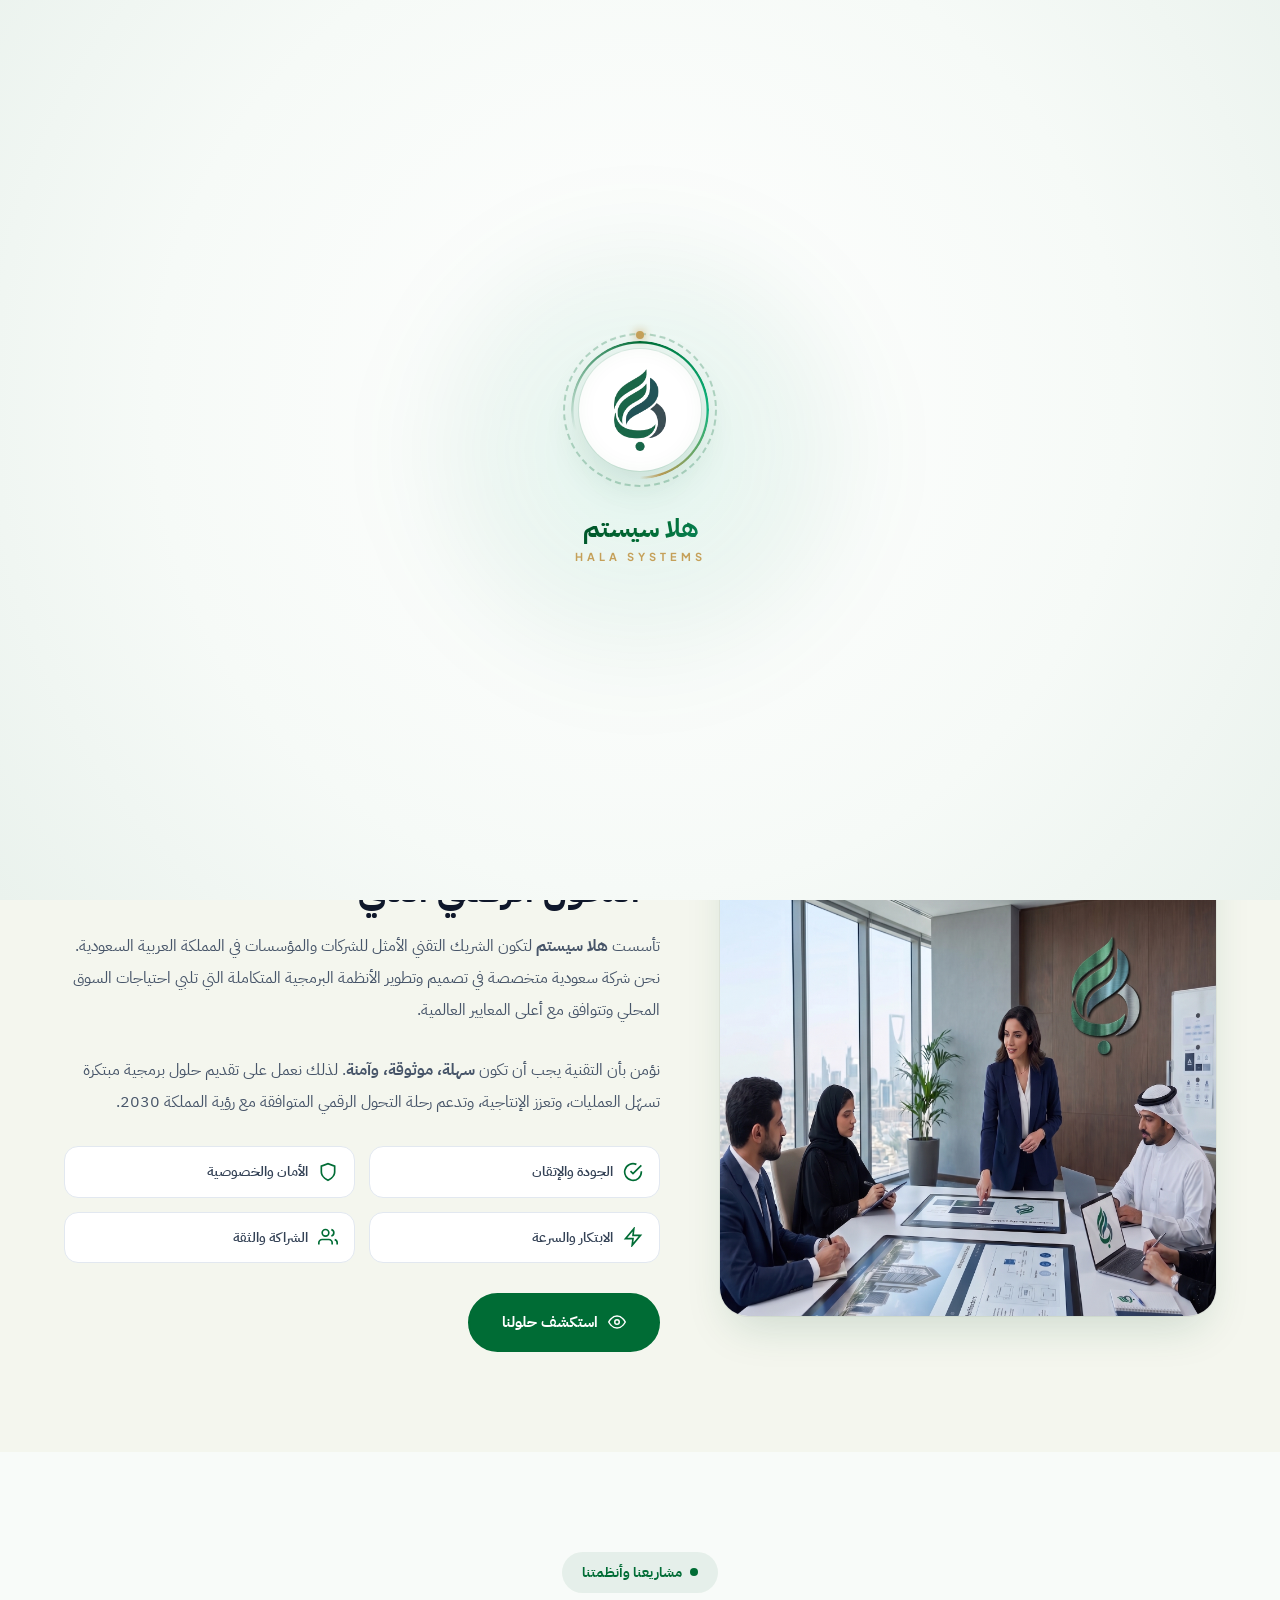
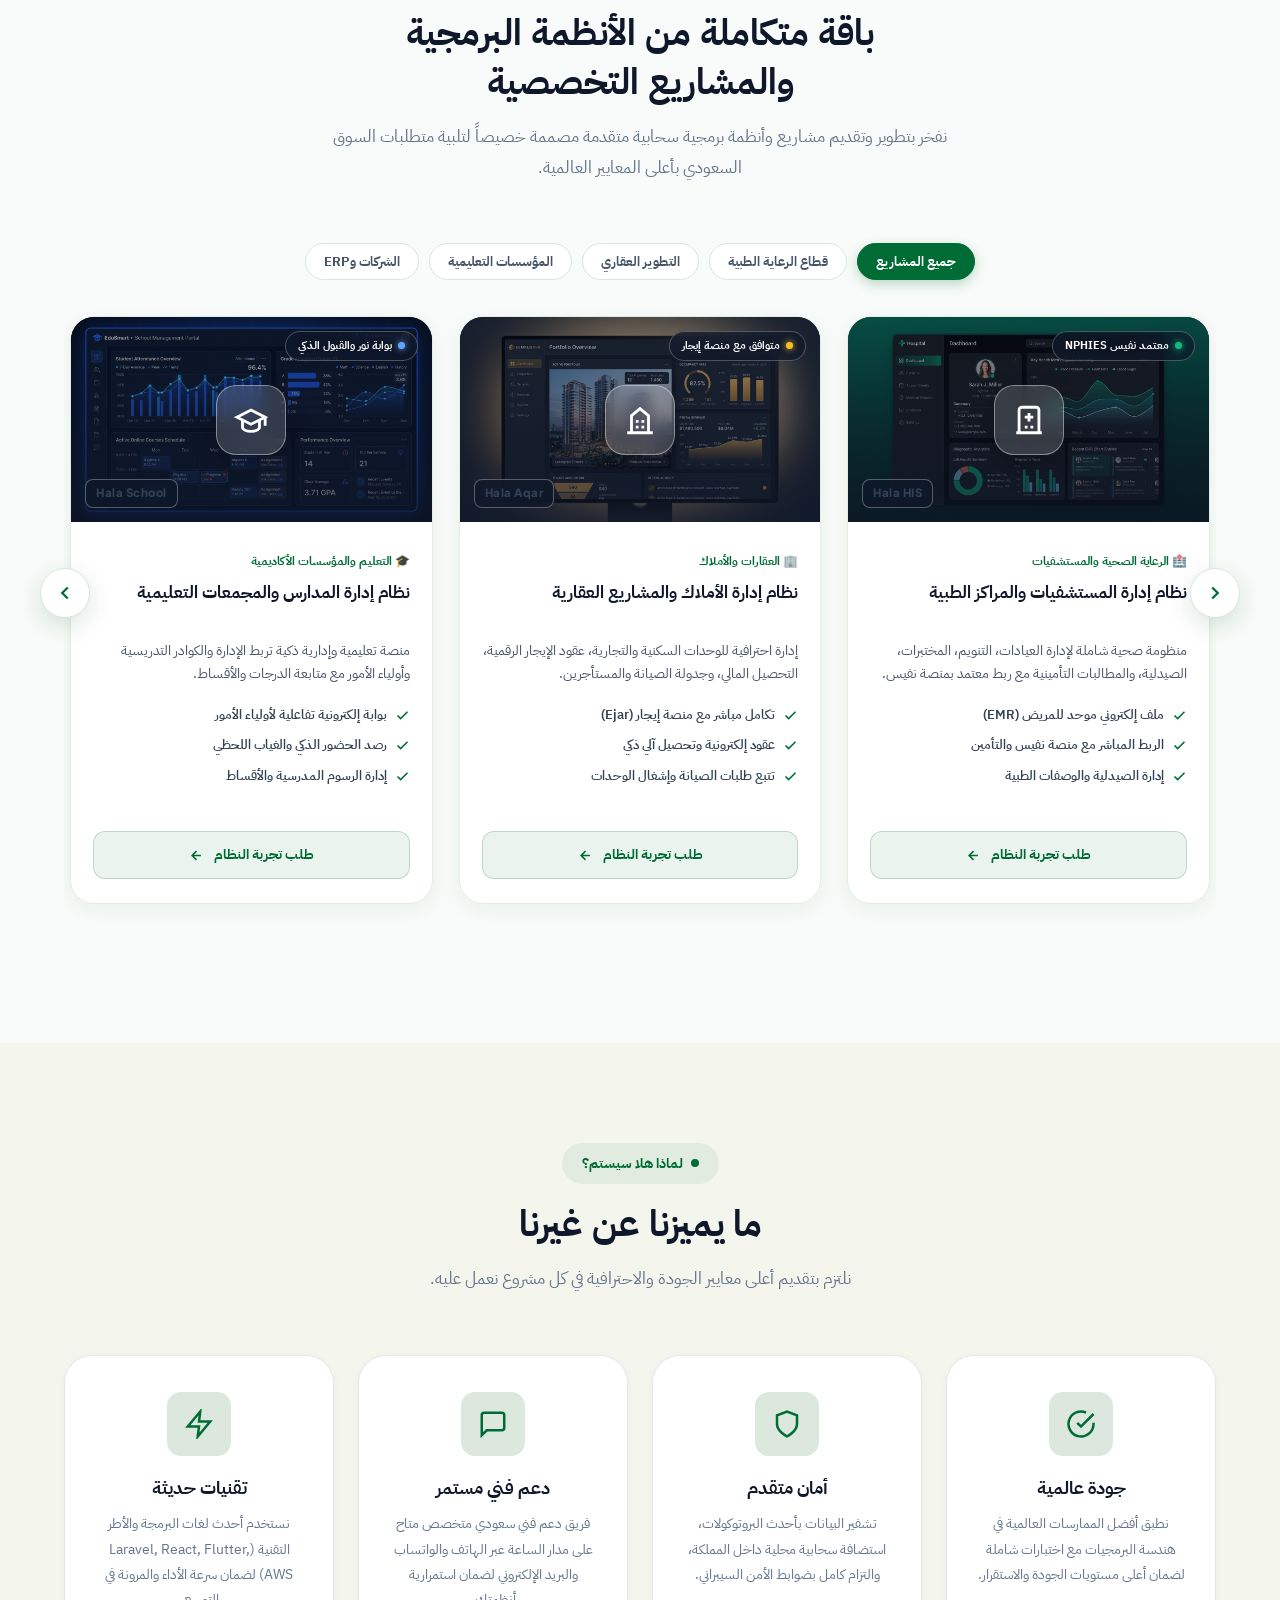
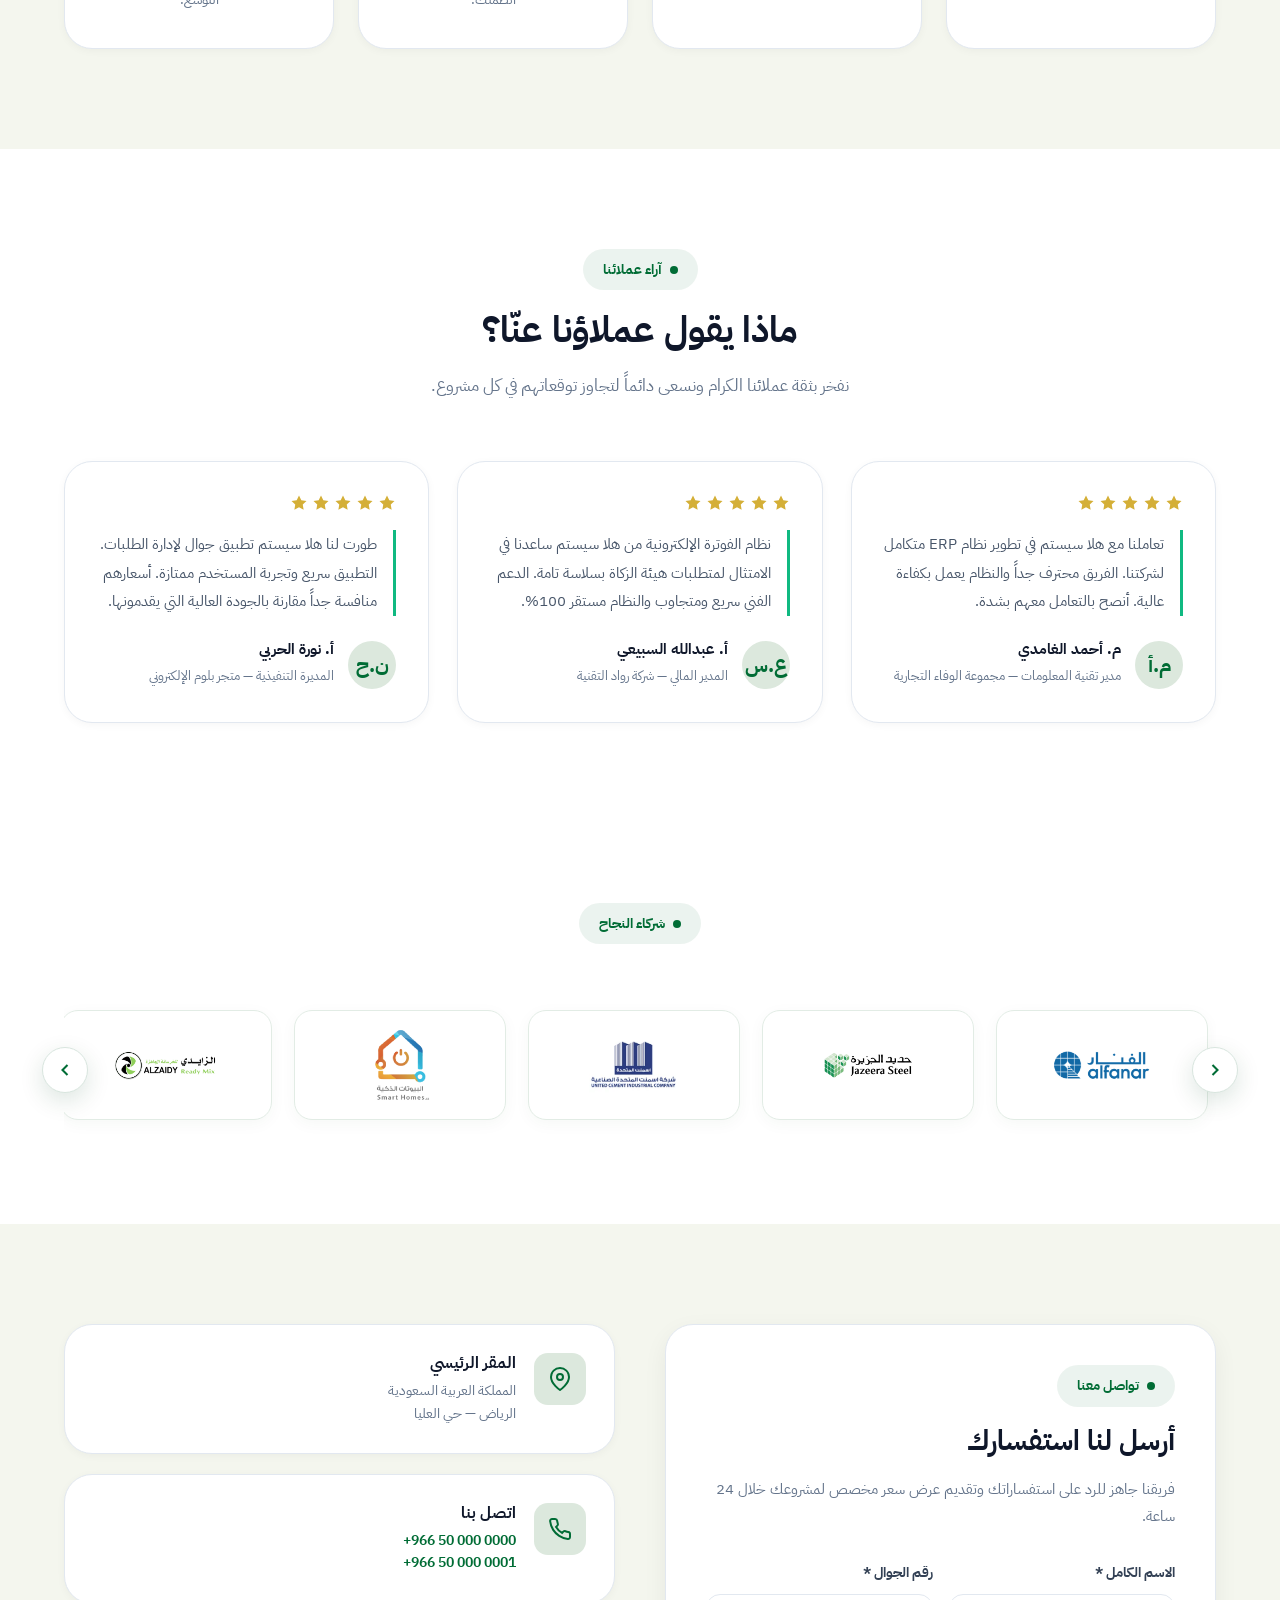
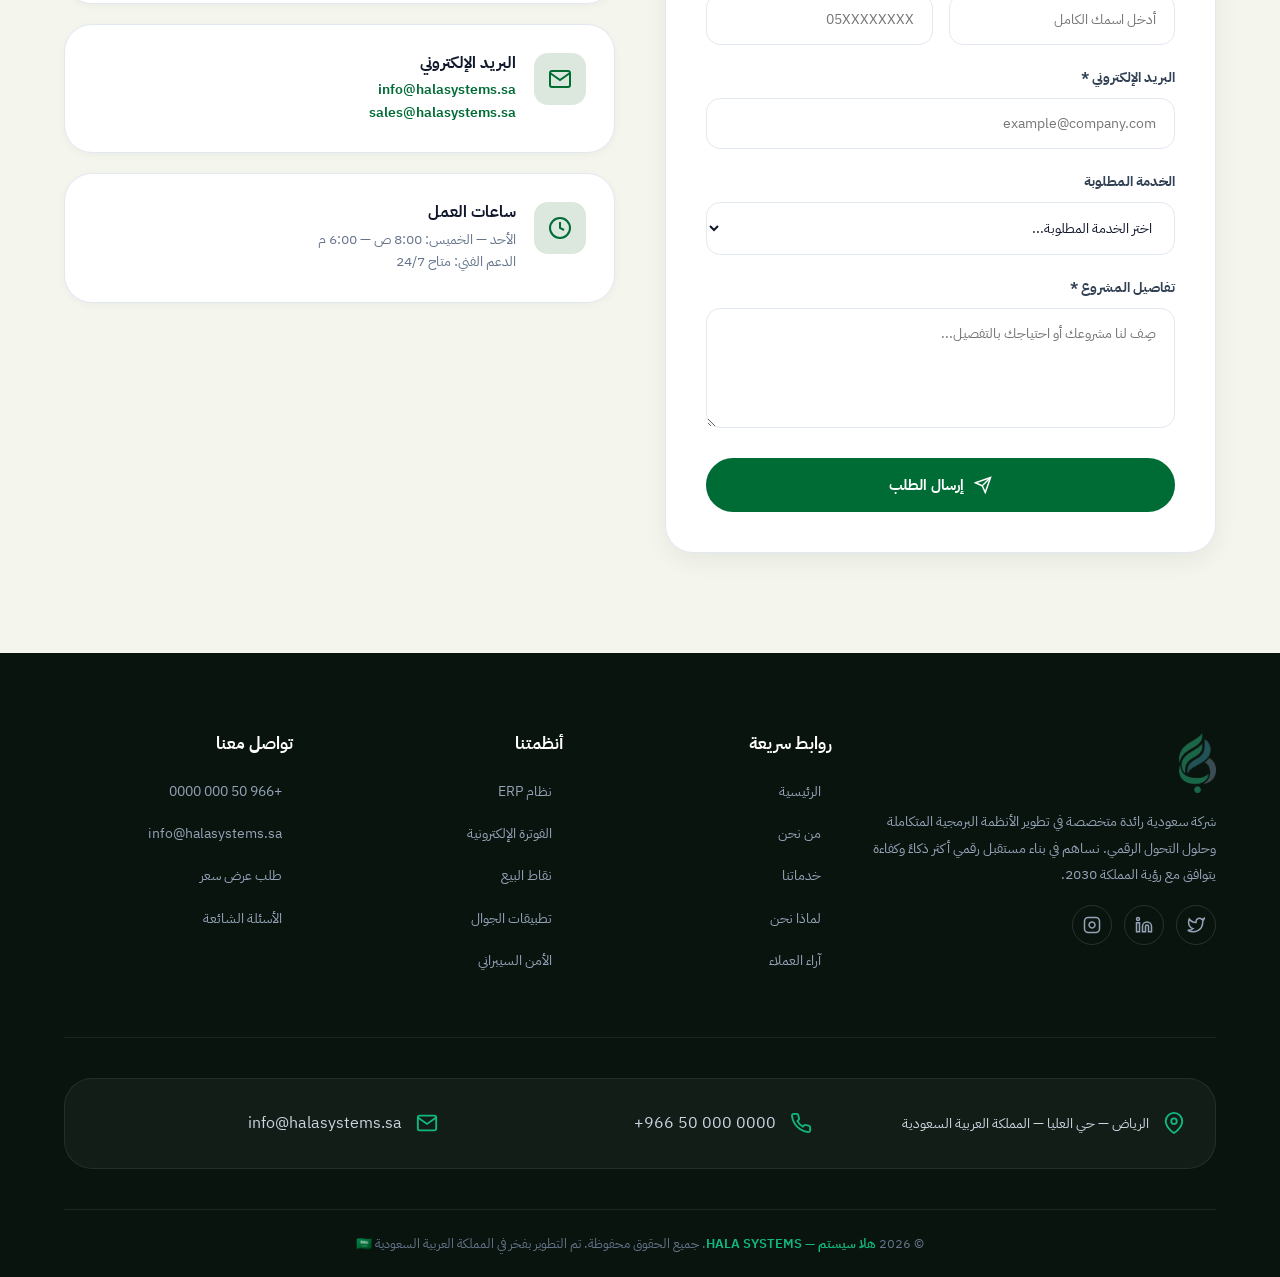
==== commit d20fe1d0: "first sent to git" ====
--- a/index.html
+++ b/index.html
@@ -33,6 +33,35 @@
 <body>
 
   <!-- ═══════════════════════════════════════════
+       0. PAGE PRELOADER (Ultra-Modern 3D Intro)
+       ═══════════════════════════════════════════ -->
+  <div id="page-preloader" class="page-preloader" aria-hidden="true">
+    <!-- Ambient Background Lighting -->
+    <div class="preloader-ambient-glow"></div>
+
+    <div class="preloader-content">
+      <!-- 3D Orbital Rings & Holographic Logo -->
+      <div class="preloader-orbit-system">
+        <div class="orbit-ring orbit-ring-outer"></div>
+        <div class="orbit-ring orbit-ring-inner"></div>
+        <div class="preloader-core-halo"></div>
+
+        <div class="preloader-logo-3d">
+          <img src="assets/الشعار.png" alt="شعار هلا سيستم" class="preloader-brand-img">
+        </div>
+      </div>
+
+      <!-- Typography -->
+      <div class="preloader-text-system">
+        <div class="preloader-title-row">
+          <span class="preloader-brand-title">هلا سيستم</span>
+          <span class="preloader-brand-sub">HALA SYSTEMS</span>
+        </div>
+      </div>
+    </div>
+  </div>
+
+  <!-- ═══════════════════════════════════════════
        1. NAVBAR
        ═══════════════════════════════════════════ -->
   <nav class="navbar" id="navbar">
@@ -185,55 +214,6 @@
   </section>
 
 
-  <!-- ═══════════════════════════════════════════
-       3. STATS COUNTER
-       ═══════════════════════════════════════════ -->
-  <section class="stats" id="stats">
-    <div class="container">
-      <div class="stat-item animate-on-scroll">
-        <div class="stat-icon">
-          <svg viewBox="0 0 24 24">
-            <path d="M17 21v-2a4 4 0 0 0-4-4H5a4 4 0 0 0-4 4v2" />
-            <circle cx="9" cy="7" r="4" />
-            <path d="M23 21v-2a4 4 0 0 0-3-3.87" />
-            <path d="M16 3.13a4 4 0 0 1 0 7.75" />
-          </svg>
-        </div>
-        <div class="stat-number" data-count="200" data-suffix="+">0</div>
-        <div class="stat-label">عميل ومؤسسة</div>
-      </div>
-      <div class="stat-item animate-on-scroll delay-1">
-        <div class="stat-icon">
-          <svg viewBox="0 0 24 24">
-            <rect x="2" y="3" width="20" height="14" rx="2" ry="2" />
-            <line x1="8" y1="21" x2="16" y2="21" />
-            <line x1="12" y1="17" x2="12" y2="21" />
-          </svg>
-        </div>
-        <div class="stat-number" data-count="350" data-suffix="+">0</div>
-        <div class="stat-label">نظام ومشروع مُنجز</div>
-      </div>
-      <div class="stat-item animate-on-scroll delay-2">
-        <div class="stat-icon">
-          <svg viewBox="0 0 24 24">
-            <path d="M12 2l3.09 6.26L22 9.27l-5 4.87 1.18 6.88L12 17.77l-6.18 3.25L7 14.14 2 9.27l6.91-1.01L12 2z" />
-          </svg>
-        </div>
-        <div class="stat-number" data-count="98" data-suffix="%">0</div>
-        <div class="stat-label">نسبة رضا العملاء</div>
-      </div>
-      <div class="stat-item animate-on-scroll delay-3">
-        <div class="stat-icon">
-          <svg viewBox="0 0 24 24">
-            <circle cx="12" cy="12" r="10" />
-            <polyline points="12 6 12 12 16 14" />
-          </svg>
-        </div>
-        <div class="stat-number" data-count="10" data-suffix="+">0</div>
-        <div class="stat-label">سنوات من الخبرة</div>
-      </div>
-    </div>
-  </section>
 
 
   <!-- ═══════════════════════════════════════════
@@ -241,9 +221,8 @@
        ═══════════════════════════════════════════ -->
   <section class="about" id="about">
     <div class="container">
-      <div class="about-logo-card animate-on-scroll">
-        <img src="assets/الشعار.png" alt="شعار هلا سيستم">
-        <p>هلا سيستم — HALA SYSTEMS<br>للأنظمة والحلول البرمجية المتكاملة</p>
+      <div class="about-image-card animate-on-scroll">
+        <img src="الصوره الجانبيه.jpg" alt="فريق عمل هلا سيستم للأنظمة البرمجية وحلول التحول الرقمي">
       </div>
 
       <div class="about-content">
@@ -305,7 +284,7 @@
   <!-- ═══════════════════════════════════════════
        5. VISION & MISSION
        ═══════════════════════════════════════════ -->
-  <section class="vision-mission" id="vision-mission">
+  <!-- <section class="vision-mission" id="vision-mission">
     <div class="bg-image"
       style="background-image: linear-gradient(135deg, rgba(0, 108, 53, 0.3), rgba(10, 20, 14, 0.9));"></div>
     <div class="container">
@@ -343,7 +322,7 @@
         </div>
       </div>
     </div>
-  </section>
+  </section> -->
 
 
   <!-- ═══════════════════════════════════════════
@@ -352,132 +331,432 @@
   <section class="services" id="services">
     <div class="container">
       <div class="section-header animate-on-scroll">
-        <div class="section-label">أنظمتنا وحلولنا</div>
-        <h2 class="section-title">باقة متكاملة من الأنظمة<br>البرمجية الاحترافية</h2>
-        <p class="section-subtitle">نقدم مجموعة شاملة من الحلول البرمجية المصممة خصيصاً لتلبية احتياجات السوق السعودي
-          بأعلى المعايير العالمية.</p>
-      </div>
-
-      <div class="services-grid">
-        <!-- Service 1: ERP -->
-        <div class="service-card animate-on-scroll">
-          <div class="service-card-image"
-            style="background: linear-gradient(135deg, #006C35, #0B8457); display: flex; align-items: center; justify-content: center;">
-            <svg width="80" height="80" viewBox="0 0 24 24" fill="none" stroke="white" stroke-width="1.5" opacity="0.9">
-              <rect x="2" y="3" width="20" height="14" rx="2" ry="2" />
-              <line x1="8" y1="21" x2="16" y2="21" />
-              <line x1="12" y1="17" x2="12" y2="21" />
-              <path d="M6 8h4M6 11h8" />
-            </svg>
-          </div>
-          <div class="service-card-banner">
-            <h3>نظام إدارة الموارد ERP</h3>
-          </div>
-          <div class="service-card-body">
-            <p>نظام متكامل لإدارة جميع عمليات الشركة من المحاسبة والمخازن والمشتريات والمبيعات والموارد البشرية في منصة
-              سحابية واحدة وموحدة.</p>
-            <a href="#contact" class="btn btn-outline">طلب عرض سعر</a>
-          </div>
-        </div>
-
-        <!-- Service 2: E-invoicing ZATCA -->
-        <div class="service-card animate-on-scroll delay-1">
-          <div class="service-card-image"
-            style="background: linear-gradient(135deg, #0B8457, #10B981); display: flex; align-items: center; justify-content: center;">
-            <svg width="80" height="80" viewBox="0 0 24 24" fill="none" stroke="white" stroke-width="1.5" opacity="0.9">
-              <path d="M14 2H6a2 2 0 0 0-2 2v16a2 2 0 0 0 2 2h12a2 2 0 0 0 2-2V8z" />
-              <polyline points="14 2 14 8 20 8" />
-              <line x1="16" y1="13" x2="8" y2="13" />
-              <line x1="16" y1="17" x2="8" y2="17" />
-              <polyline points="10 9 9 9 8 9" />
-            </svg>
-          </div>
-          <div class="service-card-banner">
-            <h3>الفوترة الإلكترونية ZATCA</h3>
-          </div>
-          <div class="service-card-body">
-            <p>نظام فوترة إلكترونية معتمد ومتوافق بالكامل مع متطلبات هيئة الزكاة والضريبة والجمارك (مرحلة الربط والتكامل
-              - Phase 2) مع تشفير QR Code.</p>
-            <a href="#contact" class="btn btn-outline">طلب عرض سعر</a>
-          </div>
-        </div>
-
-        <!-- Service 3: POS -->
-        <div class="service-card animate-on-scroll delay-2">
-          <div class="service-card-image"
-            style="background: linear-gradient(135deg, #C5A059, #D4AF37); display: flex; align-items: center; justify-content: center;">
-            <svg width="80" height="80" viewBox="0 0 24 24" fill="none" stroke="white" stroke-width="1.5" opacity="0.9">
-              <rect x="1" y="4" width="22" height="16" rx="2" ry="2" />
-              <line x1="1" y1="10" x2="23" y2="10" />
-            </svg>
-          </div>
-          <div class="service-card-banner">
-            <h3>نقاط البيع POS</h3>
-          </div>
-          <div class="service-card-body">
-            <p>نظام نقاط بيع سحابي سريع وذكي يدعم الباركود والمدفوعات الإلكترونية (مدى، Apple Pay) مع ربط مباشر بالمخزون
-              والفوترة الإلكترونية.</p>
-            <a href="#contact" class="btn btn-outline">طلب عرض سعر</a>
-          </div>
-        </div>
-
-        <!-- Service 4: Mobile Apps -->
-        <div class="service-card animate-on-scroll delay-1">
-          <div class="service-card-image"
-            style="background: linear-gradient(135deg, #1E293B, #334155); display: flex; align-items: center; justify-content: center;">
-            <svg width="80" height="80" viewBox="0 0 24 24" fill="none" stroke="white" stroke-width="1.5" opacity="0.9">
-              <rect x="5" y="2" width="14" height="20" rx="2" ry="2" />
-              <line x1="12" y1="18" x2="12.01" y2="18" />
-            </svg>
-          </div>
-          <div class="service-card-banner">
-            <h3>تطبيقات الجوال والويب</h3>
-          </div>
-          <div class="service-card-body">
-            <p>تصميم وتطوير تطبيقات الجوال (iOS & Android) ومنصات الويب المخصصة بأحدث التقنيات مثل React Native وFlutter
-              وLaravel.</p>
-            <a href="#contact" class="btn btn-outline">طلب عرض سعر</a>
-          </div>
-        </div>
-
-        <!-- Service 5: CyberSecurity -->
-        <div class="service-card animate-on-scroll delay-2">
-          <div class="service-card-image"
-            style="background: linear-gradient(135deg, #006C35, #004D27); display: flex; align-items: center; justify-content: center;">
-            <svg width="80" height="80" viewBox="0 0 24 24" fill="none" stroke="white" stroke-width="1.5" opacity="0.9">
-              <path d="M12 22s8-4 8-10V5l-8-3-8 3v7c0 6 8 10 8 10z" />
-              <path d="M9 12l2 2 4-4" />
-            </svg>
-          </div>
-          <div class="service-card-banner">
-            <h3>الأمن السيبراني والحماية</h3>
-          </div>
-          <div class="service-card-body">
-            <p>حلول أمن سيبراني متكاملة تشمل اختبارات الاختراق، حماية البيانات، تشفير الاتصالات، والامتثال لضوابط الهيئة
-              الوطنية للأمن السيبراني (NCA).</p>
-            <a href="#contact" class="btn btn-outline">طلب عرض سعر</a>
-          </div>
-        </div>
-
-        <!-- Service 6: Custom Systems -->
-        <div class="service-card animate-on-scroll delay-3">
-          <div class="service-card-image"
-            style="background: linear-gradient(135deg, #0B8457, #006C35); display: flex; align-items: center; justify-content: center;">
-            <svg width="80" height="80" viewBox="0 0 24 24" fill="none" stroke="white" stroke-width="1.5" opacity="0.9">
-              <polyline points="16 18 22 12 16 6" />
-              <polyline points="8 6 2 12 8 18" />
-              <line x1="14" y1="4" x2="10" y2="20" />
-            </svg>
-          </div>
-          <div class="service-card-banner">
-            <h3>أنظمة مخصصة حسب الطلب</h3>
-          </div>
-          <div class="service-card-body">
-            <p>تطوير أنظمة برمجية مخصصة بالكامل حسب متطلبات مشروعك: أنظمة إدارة المستشفيات، المدارس، العقارات، أو أي
-              قطاع تخصصي آخر.</p>
-            <a href="#contact" class="btn btn-outline">طلب عرض سعر</a>
-          </div>
-        </div>
+        <div class="section-label">مشاريعنا وأنظمتنا</div>
+        <h2 class="section-title">باقة متكاملة من الأنظمة البرمجية<br>والمشاريع التخصصية</h2>
+        <p class="section-subtitle">نفخر بتطوير وتقديم مشاريع وأنظمة برمجية سحابية متقدمة مصممة خصيصاً لتلبية متطلبات السوق السعودي بأعلى المعايير العالمية.</p>
+      </div>
+
+      <!-- Interactive Projects Carousel -->
+      <div class="projects-carousel-wrapper animate-on-scroll">
+        <!-- Filter Pills Centered -->
+        <div class="projects-carousel-nav">
+          <div class="projects-filter-pills" id="projFilterPills">
+            <button class="proj-filter-btn active" data-filter="all">جميع المشاريع</button>
+            <button class="proj-filter-btn" data-filter="medical">قطاع الرعاية الطبية</button>
+            <button class="proj-filter-btn" data-filter="realestate">التطوير العقاري</button>
+            <button class="proj-filter-btn" data-filter="education">المؤسسات التعليمية</button>
+            <button class="proj-filter-btn" data-filter="enterprise">الشركات وERP</button>
+          </div>
+        </div>
+
+        <!-- Navigation Arrows on Both Sides -->
+        <button class="carousel-side-arrow prev" id="projPrevBtn" aria-label="المشروع السابق">
+          <svg viewBox="0 0 24 24" fill="none" stroke="currentColor" stroke-width="2.5"><path d="M9 18l6-6-6-6"/></svg>
+        </button>
+        <button class="carousel-side-arrow next" id="projNextBtn" aria-label="المشروع التالي">
+          <svg viewBox="0 0 24 24" fill="none" stroke="currentColor" stroke-width="2.5"><path d="M15 18l-6-6 6-6"/></svg>
+        </button>
+
+        <!-- Carousel Viewport & Track -->
+        <div class="projects-carousel-viewport" id="projCarouselViewport">
+          <div class="projects-carousel-track" id="projCarouselTrack">
+            
+            <!-- Project 1: Hospital & Healthcare -->
+            <div class="project-carousel-card" data-category="medical">
+              <div class="proj-card-visual">
+                <img src="assets/projects/hospital.jpg" alt="نظام إدارة المستشفيات والمراكز الطبية" class="proj-card-img" loading="lazy">
+                <div class="proj-card-overlay"></div>
+                <div class="proj-card-badge">
+                  <span class="badge-dot"></span> معتمد نفيس NPHIES
+                </div>
+                <div class="proj-card-icon-wrap">
+                  <svg width="34" height="34" viewBox="0 0 24 24" fill="none" stroke="white" stroke-width="2">
+                    <path d="M3 21h18M5 21V5a2 2 0 0 1 2-2h10a2 2 0 0 1 2 2v16" />
+                    <path d="M9 10h6M12 7v6" />
+                    <path d="M9 17h2M13 17h2" />
+                  </svg>
+                </div>
+                <span class="proj-card-code">Hala HIS</span>
+              </div>
+              <div class="proj-card-body">
+                <div>
+                  <span class="proj-card-sector">🏥 الرعاية الصحية والمستشفيات</span>
+                  <h4 class="proj-card-title">نظام إدارة المستشفيات والمراكز الطبية</h4>
+                  <p class="proj-card-desc">منظومة صحية شاملة لإدارة العيادات، التنويم، المختبرات، الصيدلية، والمطالبات التأمينية مع ربط معتمد بمنصة نفيس.</p>
+                  <ul class="proj-card-features">
+                    <li>
+                      <svg viewBox="0 0 24 24" fill="none" stroke="currentColor" stroke-width="2.5"><polyline points="20 6 9 17 4 12"/></svg>
+                      ملف إلكتروني موحد للمريض (EMR)
+                    </li>
+                    <li>
+                      <svg viewBox="0 0 24 24" fill="none" stroke="currentColor" stroke-width="2.5"><polyline points="20 6 9 17 4 12"/></svg>
+                      الربط المباشر مع منصة نفيس والتأمين
+                    </li>
+                    <li>
+                      <svg viewBox="0 0 24 24" fill="none" stroke="currentColor" stroke-width="2.5"><polyline points="20 6 9 17 4 12"/></svg>
+                      إدارة الصيدلية والوصفات الطبية
+                    </li>
+                  </ul>
+                </div>
+                <a href="#contact" class="proj-card-action">
+                  <span>طلب تجربة النظام</span>
+                  <svg viewBox="0 0 24 24" fill="none" stroke="currentColor" stroke-width="2.5"><path d="M19 12H5M12 19l-7-7 7-7"/></svg>
+                </a>
+              </div>
+            </div>
+
+            <!-- Project 2: Real Estate & Property Management -->
+            <div class="project-carousel-card" data-category="realestate">
+              <div class="proj-card-visual">
+                <img src="assets/projects/realestate.jpg" alt="نظام إدارة الأملاك والمشاريع العقارية" class="proj-card-img" loading="lazy">
+                <div class="proj-card-overlay"></div>
+                <div class="proj-card-badge">
+                  <span class="badge-dot" style="background:#fbbf24;box-shadow:0 0 6px #fbbf24;"></span> متوافق مع منصة إيجار
+                </div>
+                <div class="proj-card-icon-wrap">
+                  <svg width="34" height="34" viewBox="0 0 24 24" fill="none" stroke="white" stroke-width="2">
+                    <path d="M3 21h18M6 21V9l6-5 6 5v12" />
+                    <path d="M9 13h2M13 13h2M9 17h2M13 17h2" />
+                  </svg>
+                </div>
+                <span class="proj-card-code">Hala Aqar</span>
+              </div>
+              <div class="proj-card-body">
+                <div>
+                  <span class="proj-card-sector">🏢 العقارات والأملاك</span>
+                  <h4 class="proj-card-title">نظام إدارة الأملاك والمشاريع العقارية</h4>
+                  <p class="proj-card-desc">إدارة احترافية للوحدات السكنية والتجارية، عقود الإيجار الرقمية، التحصيل المالي، وجدولة الصيانة والمستأجرين.</p>
+                  <ul class="proj-card-features">
+                    <li>
+                      <svg viewBox="0 0 24 24" fill="none" stroke="currentColor" stroke-width="2.5"><polyline points="20 6 9 17 4 12"/></svg>
+                      تكامل مباشر مع منصة إيجار (Ejar)
+                    </li>
+                    <li>
+                      <svg viewBox="0 0 24 24" fill="none" stroke="currentColor" stroke-width="2.5"><polyline points="20 6 9 17 4 12"/></svg>
+                      عقود إلكترونية وتحصيل آلي ذكي
+                    </li>
+                    <li>
+                      <svg viewBox="0 0 24 24" fill="none" stroke="currentColor" stroke-width="2.5"><polyline points="20 6 9 17 4 12"/></svg>
+                      تتبع طلبات الصيانة وإشغال الوحدات
+                    </li>
+                  </ul>
+                </div>
+                <a href="#contact" class="proj-card-action">
+                  <span>طلب تجربة النظام</span>
+                  <svg viewBox="0 0 24 24" fill="none" stroke="currentColor" stroke-width="2.5"><path d="M19 12H5M12 19l-7-7 7-7"/></svg>
+                </a>
+              </div>
+            </div>
+
+            <!-- Project 3: School & Education Management -->
+            <div class="project-carousel-card" data-category="education">
+              <div class="proj-card-visual">
+                <img src="assets/projects/school.jpg" alt="نظام إدارة المدارس والمجمعات التعليمية" class="proj-card-img" loading="lazy">
+                <div class="proj-card-overlay"></div>
+                <div class="proj-card-badge">
+                  <span class="badge-dot" style="background:#60a5fa;box-shadow:0 0 6px #60a5fa;"></span> بوابة نور والقبول الذكي
+                </div>
+                <div class="proj-card-icon-wrap">
+                  <svg width="34" height="34" viewBox="0 0 24 24" fill="none" stroke="white" stroke-width="2">
+                    <path d="M22 10v6M2 10l10-5 10 5-10 5z" />
+                    <path d="M6 12v5c0 2 3 3 6 3s6-1 6-3v-5" />
+                  </svg>
+                </div>
+                <span class="proj-card-code">Hala School</span>
+              </div>
+              <div class="proj-card-body">
+                <div>
+                  <span class="proj-card-sector">🎓 التعليم والمؤسسات الأكاديمية</span>
+                  <h4 class="proj-card-title">نظام إدارة المدارس والمجمعات التعليمية</h4>
+                  <p class="proj-card-desc">منصة تعليمية وإدارية ذكية تربط الإدارة والكوادر التدريسية وأولياء الأمور مع متابعة الدرجات والأقساط.</p>
+                  <ul class="proj-card-features">
+                    <li>
+                      <svg viewBox="0 0 24 24" fill="none" stroke="currentColor" stroke-width="2.5"><polyline points="20 6 9 17 4 12"/></svg>
+                      بوابة إلكترونية تفاعلية لأولياء الأمور
+                    </li>
+                    <li>
+                      <svg viewBox="0 0 24 24" fill="none" stroke="currentColor" stroke-width="2.5"><polyline points="20 6 9 17 4 12"/></svg>
+                      رصد الحضور الذكي والغياب اللحظي
+                    </li>
+                    <li>
+                      <svg viewBox="0 0 24 24" fill="none" stroke="currentColor" stroke-width="2.5"><polyline points="20 6 9 17 4 12"/></svg>
+                      إدارة الرسوم المدرسية والأقساط
+                    </li>
+                  </ul>
+                </div>
+                <a href="#contact" class="proj-card-action">
+                  <span>طلب تجربة النظام</span>
+                  <svg viewBox="0 0 24 24" fill="none" stroke="currentColor" stroke-width="2.5"><path d="M19 12H5M12 19l-7-7 7-7"/></svg>
+                </a>
+              </div>
+            </div>
+
+            <!-- Project 4: Pharmacy Management (New) -->
+            <div class="project-carousel-card" data-category="medical">
+              <div class="proj-card-visual">
+                <img src="assets/projects/pharma.jpg" alt="نظام إدارة الصيدليات وسلاسل الدواء" class="proj-card-img" loading="lazy">
+                <div class="proj-card-overlay"></div>
+                <div class="proj-card-badge">
+                  <span class="badge-dot" style="background:#38bdf8;box-shadow:0 0 6px #38bdf8;"></span> ربط منصة رصد
+                </div>
+                <div class="proj-card-icon-wrap">
+                  <svg width="34" height="34" viewBox="0 0 24 24" fill="none" stroke="white" stroke-width="2">
+                    <path d="M10.5 20.5l10-10a4.95 4.95 0 1 0-7-7l-10 10a4.95 4.95 0 1 0 7 7Z" />
+                    <path d="M8.5 8.5l7 7" />
+                  </svg>
+                </div>
+                <span class="proj-card-code">Hala Pharma</span>
+              </div>
+              <div class="proj-card-body">
+                <div>
+                  <span class="proj-card-sector">💊 قطاع الصيدلة والمستودعات الدوائية</span>
+                  <h4 class="proj-card-title">نظام إدارة الصيدليات وسلاسل الدواء</h4>
+                  <p class="proj-card-desc">إدارة شاملة للمبيعات الصيدلانية، التتبع الدوائي لمنصة رصد، تواريخ الصلاحية، وصرف الوصفات التأمينية.</p>
+                  <ul class="proj-card-features">
+                    <li>
+                      <svg viewBox="0 0 24 24" fill="none" stroke="currentColor" stroke-width="2.5"><polyline points="20 6 9 17 4 12"/></svg>
+                      ربط معتمد مع منصة رصد وهيئة الغذاء
+                    </li>
+                    <li>
+                      <svg viewBox="0 0 24 24" fill="none" stroke="currentColor" stroke-width="2.5"><polyline points="20 6 9 17 4 12"/></svg>
+                      تتبع تواريخ الصلاحية والباركود الدوائي
+                    </li>
+                    <li>
+                      <svg viewBox="0 0 24 24" fill="none" stroke="currentColor" stroke-width="2.5"><polyline points="20 6 9 17 4 12"/></svg>
+                      صرف مطالبات التأمين الطبي الإلكتروني
+                    </li>
+                  </ul>
+                </div>
+                <a href="#contact" class="proj-card-action">
+                  <span>طلب تجربة النظام</span>
+                  <svg viewBox="0 0 24 24" fill="none" stroke="currentColor" stroke-width="2.5"><path d="M19 12H5M12 19l-7-7 7-7"/></svg>
+                </a>
+              </div>
+            </div>
+
+            <!-- Project 5: ERP Enterprise -->
+            <div class="project-carousel-card" data-category="enterprise">
+              <div class="proj-card-visual">
+                <img src="assets/projects/erp.jpg" alt="نظام تخطيط الموارد المؤسسية الشامل ERP" class="proj-card-img" loading="lazy">
+                <div class="proj-card-overlay"></div>
+                <div class="proj-card-badge">
+                  <span class="badge-dot"></span> سحابي متعدد الفروع
+                </div>
+                <div class="proj-card-icon-wrap">
+                  <svg width="34" height="34" viewBox="0 0 24 24" fill="none" stroke="white" stroke-width="2">
+                    <rect x="2" y="3" width="20" height="14" rx="2" ry="2" />
+                    <line x1="8" y1="21" x2="16" y2="21" />
+                    <line x1="12" y1="17" x2="12" y2="21" />
+                  </svg>
+                </div>
+                <span class="proj-card-code">Hala ERP</span>
+              </div>
+              <div class="proj-card-body">
+                <div>
+                  <span class="proj-card-sector">⚙️ الشركات والمؤسسات</span>
+                  <h4 class="proj-card-title">نظام تخطيط الموارد المؤسسية الشامل (ERP)</h4>
+                  <p class="proj-card-desc">ربط مركزي لجميع عمليات المنشأة: الحسابات العامة، المخازن والمستودعات، المشتريات، والموارد البشرية (HR).</p>
+                  <ul class="proj-card-features">
+                    <li>
+                      <svg viewBox="0 0 24 24" fill="none" stroke="currentColor" stroke-width="2.5"><polyline points="20 6 9 17 4 12"/></svg>
+                      محاسبة مالية وشجرة حسابات متقدمة
+                    </li>
+                    <li>
+                      <svg viewBox="0 0 24 24" fill="none" stroke="currentColor" stroke-width="2.5"><polyline points="20 6 9 17 4 12"/></svg>
+                      إدارة المستودعات بنظام الباركود
+                    </li>
+                    <li>
+                      <svg viewBox="0 0 24 24" fill="none" stroke="currentColor" stroke-width="2.5"><polyline points="20 6 9 17 4 12"/></svg>
+                      شؤون موظفين وكشوف رواتب مسيرات
+                    </li>
+                  </ul>
+                </div>
+                <a href="#contact" class="proj-card-action">
+                  <span>طلب تجربة النظام</span>
+                  <svg viewBox="0 0 24 24" fill="none" stroke="currentColor" stroke-width="2.5"><path d="M19 12H5M12 19l-7-7 7-7"/></svg>
+                </a>
+              </div>
+            </div>
+
+            <!-- Project 6: HR & Payroll (New) -->
+            <div class="project-carousel-card" data-category="enterprise">
+              <div class="proj-card-visual">
+                <img src="assets/projects/hr.jpg" alt="نظام إدارة الموارد البشرية وحماية الأجور" class="proj-card-img" loading="lazy">
+                <div class="proj-card-overlay"></div>
+                <div class="proj-card-badge">
+                  <span class="badge-dot" style="background:#818cf8;box-shadow:0 0 6px #818cf8;"></span> متوافق مع نظام مدد وقوى
+                </div>
+                <div class="proj-card-icon-wrap">
+                  <svg width="34" height="34" viewBox="0 0 24 24" fill="none" stroke="white" stroke-width="2">
+                    <path d="M17 21v-2a4 4 0 0 0-4-4H5a4 4 0 0 0-4 4v2" />
+                    <circle cx="9" cy="7" r="4" />
+                    <path d="M23 21v-2a4 4 0 0 0-3-3.87" />
+                    <path d="M16 3.13a4 4 0 0 1 0 7.75" />
+                  </svg>
+                </div>
+                <span class="proj-card-code">Hala HR</span>
+              </div>
+              <div class="proj-card-body">
+                <div>
+                  <span class="proj-card-sector">👥 الموارد البشرية وشؤون الموظفين</span>
+                  <h4 class="proj-card-title">نظام إدارة الموارد البشرية وحماية الأجور</h4>
+                  <p class="proj-card-desc">أتمتة شؤون الموظفين، مسيرات الرواتب عبر نظام حماية الأجور (WPS)، الحضور الذكي بالـ GPS، وإدارة الإجازات.</p>
+                  <ul class="proj-card-features">
+                    <li>
+                      <svg viewBox="0 0 24 24" fill="none" stroke="currentColor" stroke-width="2.5"><polyline points="20 6 9 17 4 12"/></svg>
+                      متوافق مع حماية الأجور ومنصة مدد
+                    </li>
+                    <li>
+                      <svg viewBox="0 0 24 24" fill="none" stroke="currentColor" stroke-width="2.5"><polyline points="20 6 9 17 4 12"/></svg>
+                      حضور وانصراف ذكي عبر تطبيق الجوال
+                    </li>
+                    <li>
+                      <svg viewBox="0 0 24 24" fill="none" stroke="currentColor" stroke-width="2.5"><polyline points="20 6 9 17 4 12"/></svg>
+                      إدارة الإجازات والتقييم السنوي
+                    </li>
+                  </ul>
+                </div>
+                <a href="#contact" class="proj-card-action">
+                  <span>طلب تجربة النظام</span>
+                  <svg viewBox="0 0 24 24" fill="none" stroke="currentColor" stroke-width="2.5"><path d="M19 12H5M12 19l-7-7 7-7"/></svg>
+                </a>
+              </div>
+            </div>
+
+            <!-- Project 7: ZATCA E-Invoicing Phase 2 -->
+            <div class="project-carousel-card" data-category="enterprise">
+              <div class="proj-card-visual">
+                <img src="assets/projects/zatca.jpg" alt="منظومة الفوترة الإلكترونية والربط الضريبي" class="proj-card-img" loading="lazy">
+                <div class="proj-card-overlay"></div>
+                <div class="proj-card-badge">
+                  <span class="badge-dot"></span> معتمد 100% ZATCA
+                </div>
+                <div class="proj-card-icon-wrap">
+                  <svg width="34" height="34" viewBox="0 0 24 24" fill="none" stroke="white" stroke-width="2">
+                    <path d="M12 22s8-4 8-10V5l-8-3-8 3v7c0 6 8 10 8 10z" />
+                    <path d="M9 12l2 2 4-4" />
+                  </svg>
+                </div>
+                <span class="proj-card-code">Hala ZATCA</span>
+              </div>
+              <div class="proj-card-body">
+                <div>
+                  <span class="proj-card-sector">⚖️ المالية والامتثال الضريبي</span>
+                  <h4 class="proj-card-title">منظومة الفوترة الإلكترونية والربط الضريبي</h4>
+                  <p class="proj-card-desc">تكامل سحابي فوري مع هيئة الزكاة والضريبة والجمارك (المرحلة 2) مع توليد وتشفير الفواتير ورمز الاستجابة السريع.</p>
+                  <ul class="proj-card-features">
+                    <li>
+                      <svg viewBox="0 0 24 24" fill="none" stroke="currentColor" stroke-width="2.5"><polyline points="20 6 9 17 4 12"/></svg>
+                      ربط API معتمد مع بوابة فاتورة
+                    </li>
+                    <li>
+                      <svg viewBox="0 0 24 24" fill="none" stroke="currentColor" stroke-width="2.5"><polyline points="20 6 9 17 4 12"/></svg>
+                      فواتير ضريبية ومبسطة مشفرة فورياً
+                    </li>
+                    <li>
+                      <svg viewBox="0 0 24 24" fill="none" stroke="currentColor" stroke-width="2.5"><polyline points="20 6 9 17 4 12"/></svg>
+                      أرشفة سحابية آمنة وتقارير إقرارات
+                    </li>
+                  </ul>
+                </div>
+                <a href="#contact" class="proj-card-action">
+                  <span>طلب تجربة النظام</span>
+                  <svg viewBox="0 0 24 24" fill="none" stroke="currentColor" stroke-width="2.5"><path d="M19 12H5M12 19l-7-7 7-7"/></svg>
+                </a>
+              </div>
+            </div>
+
+            <!-- Project 8: POS & Restaurants -->
+            <div class="project-carousel-card" data-category="enterprise">
+              <div class="proj-card-visual">
+                <img src="assets/projects/pos.jpg" alt="نظام نقاط البيع وإدارة المطاعم والكافيهات" class="proj-card-img" loading="lazy">
+                <div class="proj-card-overlay"></div>
+                <div class="proj-card-badge">
+                  <span class="badge-dot" style="background:#f97316;box-shadow:0 0 6px #f97316;"></span> يعمل أوفلاين وأونلاين
+                </div>
+                <div class="proj-card-icon-wrap">
+                  <svg width="34" height="34" viewBox="0 0 24 24" fill="none" stroke="white" stroke-width="2">
+                    <rect x="2" y="4" width="20" height="13" rx="2" />
+                    <path d="M6 8h4M6 11h2M14 8h4M14 11h4" />
+                    <path d="M2 17h20v2a1 1 0 0 1-1 1H3a1 1 0 0 1-1-1v-2z" />
+                  </svg>
+                </div>
+                <span class="proj-card-code">Hala POS</span>
+              </div>
+              <div class="proj-card-body">
+                <div>
+                  <span class="proj-card-sector">☕ التجزئة والمطاعم والكافيهات</span>
+                  <h4 class="proj-card-title">نظام نقاط البيع وإدارة المطاعم والكافيهات</h4>
+                  <p class="proj-card-desc">نقطة بيع سحابية ذكية تدعم شاشات المطابخ (KDS)، المدفوعات السريعة (مدى وApple Pay)، وإدارة الطاولات والمخزون.</p>
+                  <ul class="proj-card-features">
+                    <li>
+                      <svg viewBox="0 0 24 24" fill="none" stroke="currentColor" stroke-width="2.5"><polyline points="20 6 9 17 4 12"/></svg>
+                      شاشة مطابخ ذكية KDS وأجهزة المطبخ
+                    </li>
+                    <li>
+                      <svg viewBox="0 0 24 24" fill="none" stroke="currentColor" stroke-width="2.5"><polyline points="20 6 9 17 4 12"/></svg>
+                      دفع إلكتروني متكامل (مدى وApple Pay)
+                    </li>
+                    <li>
+                      <svg viewBox="0 0 24 24" fill="none" stroke="currentColor" stroke-width="2.5"><polyline points="20 6 9 17 4 12"/></svg>
+                      جرد تلقائي لحظي للمخزون والمواد
+                    </li>
+                  </ul>
+                </div>
+                <a href="#contact" class="proj-card-action">
+                  <span>طلب تجربة النظام</span>
+                  <svg viewBox="0 0 24 24" fill="none" stroke="currentColor" stroke-width="2.5"><path d="M19 12H5M12 19l-7-7 7-7"/></svg>
+                </a>
+              </div>
+            </div>
+
+            <!-- Project 9: Waqf & Non-profit (New) -->
+            <div class="project-carousel-card" data-category="enterprise">
+              <div class="proj-card-visual">
+                <img src="assets/projects/waqf.jpg" alt="منصة إدارة الجمعيات الخيرية ومشاريع الأوقاف" class="proj-card-img" loading="lazy">
+                <div class="proj-card-overlay"></div>
+                <div class="proj-card-badge">
+                  <span class="badge-dot" style="background:#4ade80;box-shadow:0 0 6px #4ade80;"></span> حوكمة القطاع غير الربحي
+                </div>
+                <div class="proj-card-icon-wrap">
+                  <svg width="34" height="34" viewBox="0 0 24 24" fill="none" stroke="white" stroke-width="2">
+                    <path d="M12 21.35l-1.45-1.32C5.4 15.36 2 12.28 2 8.5 2 5.42 4.42 3 7.5 3c1.74 0 3.41.81 4.5 2.09C13.09 3.81 14.76 3 16.5 3 19.58 3 22 5.42 22 8.5c0 3.78-3.4 6.86-8.55 11.54L12 21.35z" />
+                  </svg>
+                </div>
+                <span class="proj-card-code">Hala Waqf</span>
+              </div>
+              <div class="proj-card-body">
+                <div>
+                  <span class="proj-card-sector">🤝 الجمعيات والمؤسسات غير الربحية</span>
+                  <h4 class="proj-card-title">منصة إدارة الجمعيات الخيرية ومشاريع الأوقاف</h4>
+                  <p class="proj-card-desc">حل سحابي متطور لإدارة التبرعات الرقمية، الكفالات، ملفات المستفيدين، الحوكمة المالية، وإصدار التقارير الرقابية.</p>
+                  <ul class="proj-card-features">
+                    <li>
+                      <svg viewBox="0 0 24 24" fill="none" stroke="currentColor" stroke-width="2.5"><polyline points="20 6 9 17 4 12"/></svg>
+                      بوابات دفع التبرعات الإلكترونية الآمنة
+                    </li>
+                    <li>
+                      <svg viewBox="0 0 24 24" fill="none" stroke="currentColor" stroke-width="2.5"><polyline points="20 6 9 17 4 12"/></svg>
+                      إدارة ملفات المستفيدين والكفالات
+                    </li>
+                    <li>
+                      <svg viewBox="0 0 24 24" fill="none" stroke="currentColor" stroke-width="2.5"><polyline points="20 6 9 17 4 12"/></svg>
+                      حوكمة المصروفات والتقارير الرقابية
+                    </li>
+                  </ul>
+                </div>
+                <a href="#contact" class="proj-card-action">
+                  <span>طلب تجربة النظام</span>
+                  <svg viewBox="0 0 24 24" fill="none" stroke="currentColor" stroke-width="2.5"><path d="M19 12H5M12 19l-7-7 7-7"/></svg>
+                </a>
+              </div>
+            </div>
+
+          </div>
+        </div>
+
+        <!-- Carousel Pagination Dots -->
+        <div class="projects-carousel-dots" id="projCarouselDots"></div>
       </div>
     </div>
   </section>
@@ -649,7 +928,7 @@
   <!-- ═══════════════════════════════════════════
        9. FAQ
        ═══════════════════════════════════════════ -->
-  <section class="faq" id="faq">
+  <!-- <section class="faq" id="faq">
     <div class="container">
       <div class="section-header animate-on-scroll">
         <div class="section-label">الأسئلة الشائعة</div>
@@ -749,7 +1028,7 @@
         </div>
       </div>
     </div>
-  </section>
+  </section> -->
 
 
   <!-- ═══════════════════════════════════════════
@@ -757,20 +1036,104 @@
        ═══════════════════════════════════════════ -->
   <section class="partners" id="partners">
     <div class="container">
-      <div class="section-header animate-on-scroll">
+      <div class="section-header animate-on-scroll" style="margin-bottom: 16px;">
         <div class="section-label">شركاء النجاح</div>
-        <h2 class="section-title">يثقون في حلولنا التقنية</h2>
-      </div>
-
-      <div class="partners-logos animate-on-scroll">
-        <div class="partner-logo">مجموعة الوفاء</div>
-        <div class="partner-logo">شركة رواد التقنية</div>
-        <div class="partner-logo">متجر بلوم</div>
-        <div class="partner-logo">مستشفى الأمل</div>
-        <div class="partner-logo">مجموعة النخبة</div>
-        <div class="partner-logo">شركة المسار</div>
-        <div class="partner-logo">مؤسسة البناء</div>
-        <div class="partner-logo">شركة الريادة</div>
+      </div>
+
+      <!-- Partners Carousel -->
+      <div class="partners-carousel-wrapper animate-on-scroll">
+        <!-- Side Navigation Arrows -->
+        <button class="partner-side-arrow prev" id="partnerPrevBtn" aria-label="الشريك السابق">
+          <svg viewBox="0 0 24 24" fill="none" stroke="currentColor" stroke-width="2.5"><path d="M9 18l6-6-6-6"/></svg>
+        </button>
+        <button class="partner-side-arrow next" id="partnerNextBtn" aria-label="الشريك التالي">
+          <svg viewBox="0 0 24 24" fill="none" stroke="currentColor" stroke-width="2.5"><path d="M15 18l-6-6 6-6"/></svg>
+        </button>
+
+        <!-- Viewport & Track -->
+        <div class="partners-carousel-viewport" id="partnerCarouselViewport">
+          <div class="partners-carousel-track" id="partnerCarouselTrack">
+
+            <!-- Partner 1 -->
+            <div class="partner-carousel-card">
+              <div class="partner-card-logo-only">
+                <img src="assets/partners/New-1.png" alt="شريك النجاح - درة الجمان" loading="lazy">
+              </div>
+            </div>
+
+            <!-- Partner 2 -->
+            <div class="partner-carousel-card">
+              <div class="partner-card-logo-only">
+                <img src="assets/partners/New-2.png" alt="شريك النجاح - مجموعة الوفاء" loading="lazy">
+              </div>
+            </div>
+
+            <!-- Partner 3 -->
+            <div class="partner-carousel-card">
+              <div class="partner-card-logo-only">
+                <img src="assets/partners/New-3.png" alt="شريك النجاح - مسار التقنية" loading="lazy">
+              </div>
+            </div>
+
+            <!-- Partner 4 -->
+            <div class="partner-carousel-card">
+              <div class="partner-card-logo-only">
+                <img src="assets/partners/New-4.png" alt="شريك النجاح - مستشفى الأمل" loading="lazy">
+              </div>
+            </div>
+
+            <!-- Partner 5 -->
+            <div class="partner-carousel-card">
+              <div class="partner-card-logo-only">
+                <img src="assets/partners/New-5.png" alt="شريك النجاح - مجموعة العمار" loading="lazy">
+              </div>
+            </div>
+
+            <!-- Partner 6 -->
+            <div class="partner-carousel-card">
+              <div class="partner-card-logo-only">
+                <img src="assets/partners/New-6.png" alt="شريك النجاح - الزايدي" loading="lazy">
+              </div>
+            </div>
+
+            <!-- Partner 7 -->
+            <div class="partner-carousel-card">
+              <div class="partner-card-logo-only">
+                <img src="assets/partners/New-7.png" alt="شريك النجاح - الوطني المهيدب" loading="lazy">
+              </div>
+            </div>
+
+            <!-- Partner 8 -->
+            <div class="partner-carousel-card">
+              <div class="partner-card-logo-only">
+                <img src="assets/partners/new-8.png" alt="شريك النجاح - الخليجية للتصنيع" loading="lazy">
+              </div>
+            </div>
+
+            <!-- Partner 9 -->
+            <div class="partner-carousel-card">
+              <div class="partner-card-logo-only">
+                <img src="assets/partners/New-10.png" alt="شريك النجاح - الراجحي للألمنيوم" loading="lazy">
+              </div>
+            </div>
+
+            <!-- Partner 10 -->
+            <div class="partner-carousel-card">
+              <div class="partner-card-logo-only">
+                <img src="assets/partners/New-11.png" alt="شريك النجاح - بلوم" loading="lazy">
+              </div>
+            </div>
+
+            <!-- Partner 11 -->
+            <div class="partner-carousel-card">
+              <div class="partner-card-logo-only">
+                <img src="assets/partners/New-Project.png" alt="شريك النجاح" loading="lazy">
+              </div>
+            </div>
+
+          </div>
+        </div>
+
       </div>
     </div>
   </section>
--- a/css/style.css
+++ b/css/style.css
@@ -121,6 +121,193 @@
   font-weight: 800;
   color: var(--c-slate-900);
   line-height: 1.3;
+}
+
+/* ─── 0. Page Preloader (Ultra-Modern 3D Intro & Reveal) ─── */
+.page-preloader {
+  position: fixed;
+  top: 0;
+  left: 0;
+  width: 100vw;
+  height: 100vh;
+  background: radial-gradient(circle at 50% 45%, #ffffff 0%, #f6faf7 60%, #eaf2ed 100%);
+  z-index: 9999999;
+  display: flex;
+  align-items: center;
+  justify-content: center;
+  overflow: hidden;
+  transition: opacity 0.85s cubic-bezier(0.16, 1, 0.3, 1),
+              visibility 0.85s cubic-bezier(0.16, 1, 0.3, 1),
+              transform 0.85s cubic-bezier(0.16, 1, 0.3, 1);
+  will-change: opacity, transform;
+}
+
+.page-preloader.loaded {
+  opacity: 0;
+  visibility: hidden;
+  pointer-events: none;
+  transform: scale(1.08);
+}
+
+/* Ambient Radial Glow */
+.preloader-ambient-glow {
+  position: absolute;
+  width: 500px;
+  height: 500px;
+  border-radius: 50%;
+  background: radial-gradient(circle, rgba(16, 185, 129, 0.12) 0%, rgba(0, 108, 53, 0.05) 50%, transparent 70%);
+  filter: blur(40px);
+  animation: preloaderAmbientPulse 4s ease-in-out infinite alternate;
+  pointer-events: none;
+}
+
+@keyframes preloaderAmbientPulse {
+  0% { transform: scale(0.85); opacity: 0.6; }
+  100% { transform: scale(1.15); opacity: 1; }
+}
+
+.preloader-content {
+  position: relative;
+  z-index: 5;
+  display: flex;
+  flex-direction: column;
+  align-items: center;
+  justify-content: center;
+  text-align: center;
+  gap: 26px;
+}
+
+/* 3D Orbit System */
+.preloader-orbit-system {
+  position: relative;
+  width: 154px;
+  height: 154px;
+  display: flex;
+  align-items: center;
+  justify-content: center;
+}
+
+/* Outer Orbit Ring */
+.orbit-ring-outer {
+  position: absolute;
+  inset: 0;
+  border-radius: 50%;
+  border: 2px dashed rgba(0, 108, 53, 0.25);
+  animation: orbitSpinClockwise 12s linear infinite;
+}
+
+.orbit-ring-outer::before {
+  content: '';
+  position: absolute;
+  top: -4px;
+  left: 50%;
+  width: 8px;
+  height: 8px;
+  border-radius: 50%;
+  background: var(--c-gold);
+  box-shadow: 0 0 10px var(--c-gold);
+  transform: translateX(-50%);
+}
+
+/* Inner Gradient Ring */
+.orbit-ring-inner {
+  position: absolute;
+  inset: 8px;
+  border-radius: 50%;
+  background: conic-gradient(from 180deg, transparent 20%, #006C35 50%, #10B981 75%, #C5A059 95%, transparent);
+  -webkit-mask: radial-gradient(farthest-side, transparent calc(100% - 3px), #fff calc(100% - 2px));
+  mask: radial-gradient(farthest-side, transparent calc(100% - 3px), #fff calc(100% - 2px));
+  animation: orbitSpinCounter 3s cubic-bezier(0.4, 0, 0.2, 1) infinite;
+}
+
+@keyframes orbitSpinClockwise {
+  0% { transform: rotate(0deg); }
+  100% { transform: rotate(360deg); }
+}
+
+@keyframes orbitSpinCounter {
+  0% { transform: rotate(360deg); }
+  100% { transform: rotate(0deg); }
+}
+
+/* Core Halo Disk */
+.preloader-core-halo {
+  position: absolute;
+  inset: 16px;
+  border-radius: 50%;
+  background: #ffffff;
+  box-shadow: 0 14px 36px rgba(0, 70, 35, 0.12),
+              0 0 0 1px rgba(0, 108, 53, 0.08),
+              inset 0 0 20px rgba(0, 108, 53, 0.04);
+  z-index: 1;
+}
+
+/* 3D Spinning Logo */
+.preloader-logo-3d {
+  position: relative;
+  z-index: 2;
+  perspective: 900px;
+  display: flex;
+  align-items: center;
+  justify-content: center;
+}
+
+.preloader-brand-img {
+  width: 82px;
+  height: 82px;
+  object-fit: contain;
+  animation: preloaderLogoSpin3D 2.2s cubic-bezier(0.35, 0, 0.25, 1) infinite;
+  transform-style: preserve-3d;
+}
+
+@keyframes preloaderLogoSpin3D {
+  0% {
+    transform: rotateY(0deg) scale(0.92);
+    filter: drop-shadow(0 6px 12px rgba(0, 108, 53, 0.18));
+  }
+  50% {
+    transform: rotateY(180deg) scale(1.08);
+    filter: drop-shadow(0 14px 28px rgba(0, 108, 53, 0.35));
+  }
+  100% {
+    transform: rotateY(360deg) scale(0.92);
+    filter: drop-shadow(0 6px 12px rgba(0, 108, 53, 0.18));
+  }
+}
+
+/* Typography & Status Section */
+.preloader-text-system {
+  display: flex;
+  flex-direction: column;
+  align-items: center;
+  gap: 12px;
+}
+
+.preloader-title-row {
+  display: flex;
+  flex-direction: column;
+  align-items: center;
+}
+
+.preloader-brand-title {
+  font-family: var(--font-ar);
+  font-size: 26px;
+  font-weight: 800;
+  background: linear-gradient(135deg, #005027 0%, #006C35 60%, #0B8457 100%);
+  -webkit-background-clip: text;
+  -webkit-text-fill-color: transparent;
+  letter-spacing: -0.5px;
+  line-height: 1.2;
+}
+
+.preloader-brand-sub {
+  font-family: var(--font-en);
+  font-size: 11px;
+  font-weight: 700;
+  color: var(--c-gold);
+  letter-spacing: 4px;
+  text-transform: uppercase;
+  margin-top: 3px;
 }
 
 /* ─── Utility Classes ─── */
@@ -912,26 +1099,35 @@
   align-items: center;
 }
 
+.about-image-card,
 .about-logo-card {
+  position: relative;
   background: var(--c-bg-white);
-  border-radius: var(--radius-xl);
-  padding: 50px 40px;
-  text-align: center;
-  box-shadow: var(--shadow-lg);
-  border: 1px solid var(--c-slate-200);
-}
-
+  border-radius: 28px;
+  overflow: hidden;
+  box-shadow: 0 20px 45px -12px rgba(15, 81, 50, 0.18), 0 0 0 1px rgba(0, 0, 0, 0.05);
+  height: 520px;
+  display: flex;
+  align-items: center;
+  justify-content: center;
+  transition: transform 0.4s cubic-bezier(0.16, 1, 0.3, 1), box-shadow 0.4s ease;
+}
+
+.about-image-card:hover,
+.about-logo-card:hover {
+  transform: translateY(-6px);
+  box-shadow: 0 28px 55px -15px rgba(15, 81, 50, 0.24), 0 0 0 1px rgba(0, 0, 0, 0.08);
+}
+
+.about-image-card img,
 .about-logo-card img {
-  max-width: 220px;
-  max-height: 220px;
-  object-fit: contain;
-  margin: 0 auto 24px;
-}
-
-.about-logo-card p {
-  font-size: 14px;
-  color: var(--c-slate-500);
-  font-weight: 600;
+  width: 100%;
+  height: 100%;
+  max-width: 100%;
+  max-height: 100%;
+  object-fit: cover;
+  object-position: center 25%;
+  display: block;
 }
 
 .about-content .section-title {
@@ -1095,89 +1291,397 @@
   background: var(--c-bg-white);
 }
 
-.services-grid {
-  display: grid;
-  grid-template-columns: repeat(3, 1fr);
-  gap: 28px;
-}
-
-.service-card {
-  background: var(--c-bg-white);
-  border-radius: var(--radius-xl);
+/* ═══════════════════════════════════════════════════
+   6. PROJECTS & SYSTEMS CAROUSEL
+   ═══════════════════════════════════════════════════ */
+.services {
+  padding: var(--section-padding);
+  background: #f8fbf9;
+  position: relative;
+}
+
+.projects-carousel-wrapper {
+  position: relative;
+  margin-top: 10px;
+}
+
+.projects-carousel-nav {
+  display: flex;
+  align-items: center;
+  justify-content: center;
+  margin-bottom: 24px;
+}
+
+.projects-filter-pills {
+  display: flex;
+  gap: 10px;
+  flex-wrap: wrap;
+  justify-content: center;
+}
+
+.proj-filter-btn {
+  background: #ffffff;
+  border: 1px solid #d8e5de;
+  color: var(--c-slate-600);
+  font-family: inherit;
+  font-size: 13px;
+  font-weight: 700;
+  padding: 8px 18px;
+  border-radius: 30px;
+  cursor: pointer;
+  transition: all 0.25s ease;
+}
+
+.proj-filter-btn:hover,
+.proj-filter-btn.active {
+  background: var(--c-green-dark);
+  border-color: var(--c-green-dark);
+  color: #ffffff;
+  box-shadow: 0 4px 12px rgba(0, 108, 53, 0.25);
+}
+
+/* Side navigation arrows positioned on both sides */
+.carousel-side-arrow {
+  position: absolute;
+  top: 50%;
+  transform: translateY(-50%);
+  width: 50px;
+  height: 50px;
+  border-radius: 50%;
+  background: #ffffff;
+  border: 1.5px solid #d8e5de;
+  color: var(--c-green-dark);
+  display: flex;
+  align-items: center;
+  justify-content: center;
+  cursor: pointer;
+  box-shadow: 0 8px 24px rgba(0, 70, 35, 0.14);
+  transition: all 0.25s cubic-bezier(0.16, 1, 0.3, 1);
+  z-index: 10;
+}
+
+.carousel-side-arrow.prev {
+  right: -24px;
+}
+
+.carousel-side-arrow.next {
+  left: -24px;
+}
+
+.carousel-side-arrow svg {
+  width: 22px;
+  height: 22px;
+}
+
+.carousel-side-arrow:hover {
+  background: var(--c-green-dark);
+  border-color: var(--c-green-dark);
+  color: #ffffff;
+  transform: translateY(-50%) scale(1.1);
+  box-shadow: 0 12px 28px rgba(0, 108, 53, 0.28);
+}
+
+.carousel-side-arrow:active {
+  transform: translateY(-50%) scale(0.96);
+}
+
+@media (max-width: 1240px) {
+  .carousel-side-arrow.prev {
+    right: -10px;
+  }
+  .carousel-side-arrow.next {
+    left: -10px;
+  }
+}
+
+@media (max-width: 768px) {
+  .carousel-side-arrow {
+    width: 42px;
+    height: 42px;
+  }
+  .carousel-side-arrow.prev {
+    right: -4px;
+  }
+  .carousel-side-arrow.next {
+    left: -4px;
+  }
+}
+
+.projects-carousel-viewport {
   overflow: hidden;
-  border: 1px solid var(--c-slate-200);
-  box-shadow: var(--shadow-sm);
-  transition: all var(--transition-base);
+  padding: 12px 6px 24px;
+  cursor: grab;
+  user-select: none;
+}
+
+.projects-carousel-viewport.is-dragging {
+  cursor: grabbing;
+}
+
+.projects-carousel-track {
+  display: flex;
+  gap: 26px;
+  transition: transform 0.5s cubic-bezier(0.2, 0.9, 0.3, 1);
+  will-change: transform;
+}
+
+.project-carousel-card {
+  flex: 0 0 calc((100% - 52px) / 3);
+  max-width: calc((100% - 52px) / 3);
+  background: #ffffff;
+  border-radius: 24px;
+  overflow: hidden;
+  border: 1px solid #e1eee6;
+  box-shadow: 0 6px 22px rgba(0, 70, 35, 0.06);
   display: flex;
   flex-direction: column;
-}
-
-.service-card:hover {
-  transform: translateY(-6px);
-  box-shadow: var(--shadow-lg);
-  border-color: var(--c-green-light);
-}
-
-.service-card-image {
-  height: 200px;
+  transition: all 0.35s cubic-bezier(0.16, 1, 0.3, 1);
+}
+
+.project-carousel-card:hover {
+  transform: translateY(-8px);
+  border-color: var(--c-green-dark);
+  box-shadow: 0 20px 42px -10px rgba(0, 108, 53, 0.18);
+}
+
+.proj-card-visual {
+  height: 205px;
+  position: relative;
   overflow: hidden;
-  position: relative;
-}
-
-.service-card-image img {
+  display: flex;
+  align-items: center;
+  justify-content: center;
+  background: #0f172a;
+}
+
+.proj-card-img {
+  position: absolute;
+  inset: 0;
   width: 100%;
   height: 100%;
   object-fit: cover;
-  transition: transform var(--transition-slow);
-}
-
-.service-card:hover .service-card-image img {
+  object-position: center 20%;
+  transition: transform 0.6s cubic-bezier(0.16, 1, 0.3, 1);
+  z-index: 1;
+}
+
+.project-carousel-card:hover .proj-card-img {
   transform: scale(1.08);
 }
 
-.service-card-banner {
+.proj-card-overlay {
+  position: absolute;
+  inset: 0;
+  background: linear-gradient(180deg, rgba(15, 23, 42, 0.35) 0%, rgba(15, 23, 42, 0.72) 100%);
+  z-index: 2;
+  transition: background 0.4s ease;
+}
+
+.project-carousel-card:hover .proj-card-overlay {
+  background: linear-gradient(180deg, rgba(15, 23, 42, 0.2) 0%, rgba(15, 23, 42, 0.55) 100%);
+}
+
+.proj-card-badge {
+  position: absolute;
+  top: 14px;
+  right: 14px;
+  background: rgba(15, 23, 42, 0.65);
+  backdrop-filter: blur(8px);
+  border: 1px solid rgba(255, 255, 255, 0.25);
+  color: #ffffff;
+  font-size: 11px;
+  font-weight: 700;
+  padding: 4px 12px;
+  border-radius: 20px;
+  display: flex;
+  align-items: center;
+  gap: 6px;
+  z-index: 3;
+}
+
+.proj-card-badge .badge-dot {
+  width: 7px;
+  height: 7px;
+  border-radius: 50%;
+  background: #10b981;
+  box-shadow: 0 0 6px #10b981;
+}
+
+.proj-card-code {
+  position: absolute;
+  bottom: 14px;
+  left: 14px;
+  background: rgba(15, 23, 42, 0.65);
+  backdrop-filter: blur(6px);
+  border: 1px solid rgba(255, 255, 255, 0.3);
+  font-size: 11.5px;
+  font-family: var(--font-en);
+  font-weight: 800;
+  padding: 3px 10px;
+  border-radius: 8px;
+  letter-spacing: 0.5px;
+  z-index: 3;
+}
+
+.proj-card-icon-wrap {
+  width: 70px;
+  height: 70px;
+  border-radius: 20px;
+  background: rgba(255, 255, 255, 0.16);
+  backdrop-filter: blur(8px);
+  border: 1.5px solid rgba(255, 255, 255, 0.4);
+  display: flex;
+  align-items: center;
+  justify-content: center;
+  box-shadow: 0 10px 24px rgba(0, 0, 0, 0.25);
+  transition: transform 0.4s ease;
+  z-index: 3;
+}
+
+.project-carousel-card:hover .proj-card-icon-wrap {
+  transform: scale(1.1) rotate(-4deg);
+}
+
+.proj-card-body {
+  padding: 24px 22px;
+  display: flex;
+  flex-direction: column;
+  flex-grow: 1;
+  justify-content: space-between;
+}
+
+.proj-card-sector {
+  display: inline-block;
+  font-size: 12px;
+  font-weight: 700;
+  color: var(--c-green-dark);
+  margin-bottom: 8px;
+}
+
+.proj-card-title {
+  font-size: 17px;
+  font-weight: 800;
+  color: var(--c-slate-900);
+  line-height: 1.45;
+  margin-bottom: 10px;
+  min-height: 48px;
+}
+
+.proj-card-desc {
+  font-size: 13.5px;
+  color: var(--c-slate-600);
+  line-height: 1.75;
+  margin-bottom: 18px;
+}
+
+.proj-card-features {
+  list-style: none;
+  padding: 0;
+  margin: 0 0 20px 0;
+  display: flex;
+  flex-direction: column;
+  gap: 8px;
+}
+
+.proj-card-features li {
+  font-size: 12.5px;
+  font-weight: 600;
+  color: var(--c-slate-700);
+  display: flex;
+  align-items: center;
+  gap: 8px;
+}
+
+.proj-card-features li svg {
+  width: 15px;
+  height: 15px;
+  color: var(--c-green-dark);
+  flex-shrink: 0;
+}
+
+.proj-card-action {
+  display: flex;
+  align-items: center;
+  justify-content: center;
+  gap: 10px;
+  width: 100%;
+  padding: 11px 18px;
+  border-radius: 12px;
+  background: rgba(0, 108, 53, 0.08);
+  color: var(--c-green-dark);
+  border: 1.5px solid rgba(0, 108, 53, 0.2);
+  font-size: 13.5px;
+  font-weight: 700;
+  text-decoration: none;
+  transition: all 0.25s ease;
+}
+
+.proj-card-action svg {
+  width: 15px;
+  height: 15px;
+  transition: transform 0.25s ease;
+}
+
+.project-carousel-card:hover .proj-card-action {
   background: var(--c-green-dark);
-  padding: 16px 24px;
-  text-align: center;
-  position: relative;
-}
-
-.service-card-banner::after {
-  content: '';
-  position: absolute;
-  bottom: 0;
-  right: 24px;
-  left: 24px;
-  height: 3px;
-  background: var(--c-gold);
-  border-radius: 2px;
-}
-
-.service-card-banner h3 {
-  color: #fff;
-  font-size: 17px;
-  font-weight: 700;
-}
-
-.service-card-body {
-  padding: 24px;
-  flex-grow: 1;
-  display: flex;
-  flex-direction: column;
-}
-
-.service-card-body p {
-  font-size: 14px;
-  color: var(--c-slate-600);
-  line-height: 1.8;
-  margin-bottom: 20px;
-  flex-grow: 1;
-}
-
-.service-card-body .btn {
-  align-self: center;
-  font-size: 13px;
-  padding: 10px 24px;
+  border-color: var(--c-green-dark);
+  color: #ffffff;
+  box-shadow: 0 6px 18px rgba(0, 108, 53, 0.25);
+}
+
+.project-carousel-card:hover .proj-card-action svg {
+  transform: translateX(-4px);
+}
+
+.projects-carousel-dots {
+  display: flex;
+  align-items: center;
+  justify-content: center;
+  gap: 8px;
+  margin-top: 14px;
+}
+
+.carousel-dot {
+  width: 10px;
+  height: 10px;
+  border-radius: 50%;
+  background: #cbdcd2;
+  border: none;
+  cursor: pointer;
+  transition: all 0.3s cubic-bezier(0.16, 1, 0.3, 1);
+  padding: 0;
+}
+
+.carousel-dot.active {
+  width: 32px;
+  border-radius: 10px;
+  background: var(--c-green-dark);
+  box-shadow: 0 2px 8px rgba(0, 108, 53, 0.3);
+}
+
+/* Responsive adjustments */
+@media (max-width: 1024px) {
+  .project-carousel-card {
+    flex: 0 0 calc((100% - 24px) / 2);
+    max-width: calc((100% - 24px) / 2);
+  }
+}
+
+@media (max-width: 640px) {
+  .project-carousel-card {
+    flex: 0 0 100%;
+    max-width: 100%;
+  }
+
+  .projects-carousel-nav {
+    flex-direction: column;
+    gap: 16px;
+    align-items: flex-start;
+  }
+
+  .projects-carousel-arrows {
+    align-self: flex-end;
+  }
 }
 
 /* ═══════════════════════════════════════════════════
@@ -1428,38 +1932,163 @@
 .partners {
   padding: 80px 0;
   background: var(--c-bg-white);
-}
-
-.partners-logos {
-  display: flex;
-  flex-wrap: wrap;
-  justify-content: center;
-  gap: 20px;
-  margin-top: 40px;
-}
-
-.partner-logo {
-  width: 150px;
-  height: 80px;
-  background: var(--c-bg-white);
-  border: 1px solid var(--c-slate-200);
-  border-radius: var(--radius-md);
-  display: flex;
-  align-items: center;
-  justify-content: center;
-  padding: 16px;
-  transition: all var(--transition-base);
-  font-size: 13px;
-  font-weight: 700;
-  color: var(--c-slate-500);
-  text-align: center;
-}
-
-.partner-logo:hover {
-  border-color: var(--c-green-light);
-  box-shadow: var(--shadow-md);
-  transform: translateY(-3px);
+  position: relative;
+}
+
+.partners-carousel-wrapper {
+  position: relative;
+  margin-top: 36px;
+}
+
+.partners-carousel-viewport {
+  overflow: hidden;
+  padding: 14px 6px 24px;
+  cursor: grab;
+  user-select: none;
+}
+
+.partners-carousel-viewport.is-dragging {
+  cursor: grabbing;
+}
+
+.partners-carousel-track {
+  display: flex;
+  gap: 22px;
+  transition: transform 0.5s cubic-bezier(0.2, 0.9, 0.3, 1);
+  will-change: transform;
+}
+
+.partner-carousel-card {
+  flex: 0 0 calc((100% - (20px * 4)) / 5);
+  max-width: calc((100% - (20px * 4)) / 5);
+  background: #ffffff;
+  border-radius: 18px;
+  border: 1.5px solid #e2ece5;
+  box-shadow: 0 4px 16px rgba(0, 70, 35, 0.04);
+  display: flex;
+  align-items: center;
+  justify-content: center;
+  padding: 16px 20px;
+  height: 110px;
+  transition: all 0.35s cubic-bezier(0.16, 1, 0.3, 1);
+  position: relative;
+  overflow: hidden;
+}
+
+.partner-carousel-card:hover {
+  transform: translateY(-5px);
+  border-color: var(--c-green-dark);
+  box-shadow: 0 12px 28px -6px rgba(0, 108, 53, 0.16);
+  background: #fbfdfc;
+}
+
+.partner-card-logo-only {
+  width: 100%;
+  height: 100%;
+  display: flex;
+  align-items: center;
+  justify-content: center;
+  padding: 8px;
+}
+
+.partner-card-logo-only img {
+  max-height: 80px;
+  max-width: 160px;
+  object-fit: contain;
+  transition: all 0.35s cubic-bezier(0.16, 1, 0.3, 1);
+  filter: grayscale(20%);
+}
+
+.partner-carousel-card:hover .partner-card-logo-only img {
+  transform: scale(1.12);
+  filter: grayscale(0%);
+}
+
+.partner-side-arrow {
+  position: absolute;
+  top: 50%;
+  transform: translateY(-50%);
+  width: 46px;
+  height: 46px;
+  border-radius: 50%;
+  background: #ffffff;
+  border: 1.5px solid #d8e5de;
   color: var(--c-green-dark);
+  display: flex;
+  align-items: center;
+  justify-content: center;
+  cursor: pointer;
+  box-shadow: 0 8px 24px rgba(0, 70, 35, 0.14);
+  transition: all 0.25s cubic-bezier(0.16, 1, 0.3, 1);
+  z-index: 10;
+}
+
+.partner-side-arrow.prev {
+  right: -22px;
+}
+
+.partner-side-arrow.next {
+  left: -22px;
+}
+
+.partner-side-arrow svg {
+  width: 20px;
+  height: 20px;
+}
+
+.partner-side-arrow:hover {
+  background: var(--c-green-dark);
+  border-color: var(--c-green-dark);
+  color: #ffffff;
+  transform: translateY(-50%) scale(1.1);
+  box-shadow: 0 12px 28px rgba(0, 108, 53, 0.28);
+}
+
+.partner-side-arrow:active {
+  transform: translateY(-50%) scale(0.96);
+}
+
+/* Hide dots — infinite partner carousel uses no dots */
+.partners-carousel-dots {
+  display: none;
+}
+
+@media (max-width: 1240px) {
+  .partner-side-arrow.prev {
+    right: -8px;
+  }
+  .partner-side-arrow.next {
+    left: -8px;
+  }
+  .partner-carousel-card {
+    flex: 0 0 calc((100% - (18px * 3)) / 4);
+    max-width: calc((100% - (18px * 3)) / 4);
+  }
+}
+
+@media (max-width: 860px) {
+  .partner-carousel-card {
+    flex: 0 0 calc((100% - (16px * 2)) / 3);
+    max-width: calc((100% - (16px * 2)) / 3);
+  }
+}
+
+@media (max-width: 540px) {
+  .partner-carousel-card {
+    flex: 0 0 calc((100% - 14px) / 2);
+    max-width: calc((100% - 14px) / 2);
+    height: 100px;
+  }
+  .partner-side-arrow {
+    width: 38px;
+    height: 38px;
+  }
+  .partner-side-arrow.prev {
+    right: -4px;
+  }
+  .partner-side-arrow.next {
+    left: -4px;
+  }
 }
 
 /* ═══════════════════════════════════════════════════
@@ -1888,6 +2517,14 @@
     text-align: center;
   }
 
+  .about-image-card,
+  .about-logo-card {
+    height: 380px;
+    max-width: 520px;
+    margin: 0 auto 30px;
+    width: 100%;
+  }
+
   .about-content .section-title::before {
     display: none;
   }
@@ -1901,7 +2538,8 @@
   }
 
   .services-grid {
-    grid-template-columns: repeat(2, 1fr);
+    grid-template-columns: 1fr;
+    gap: 22px;
   }
 
   .why-grid {
@@ -1989,6 +2627,27 @@
 
   .services-grid {
     grid-template-columns: 1fr;
+    gap: 18px;
+  }
+
+  .service-card {
+    flex-direction: column;
+  }
+
+  .service-visual {
+    width: 100%;
+    min-width: 100%;
+    padding: 18px;
+    flex-direction: row;
+    justify-content: flex-start;
+    gap: 16px;
+    text-align: right;
+  }
+
+  .service-visual-icon {
+    margin-bottom: 0;
+    width: 50px;
+    height: 50px;
   }
 
   .why-grid {
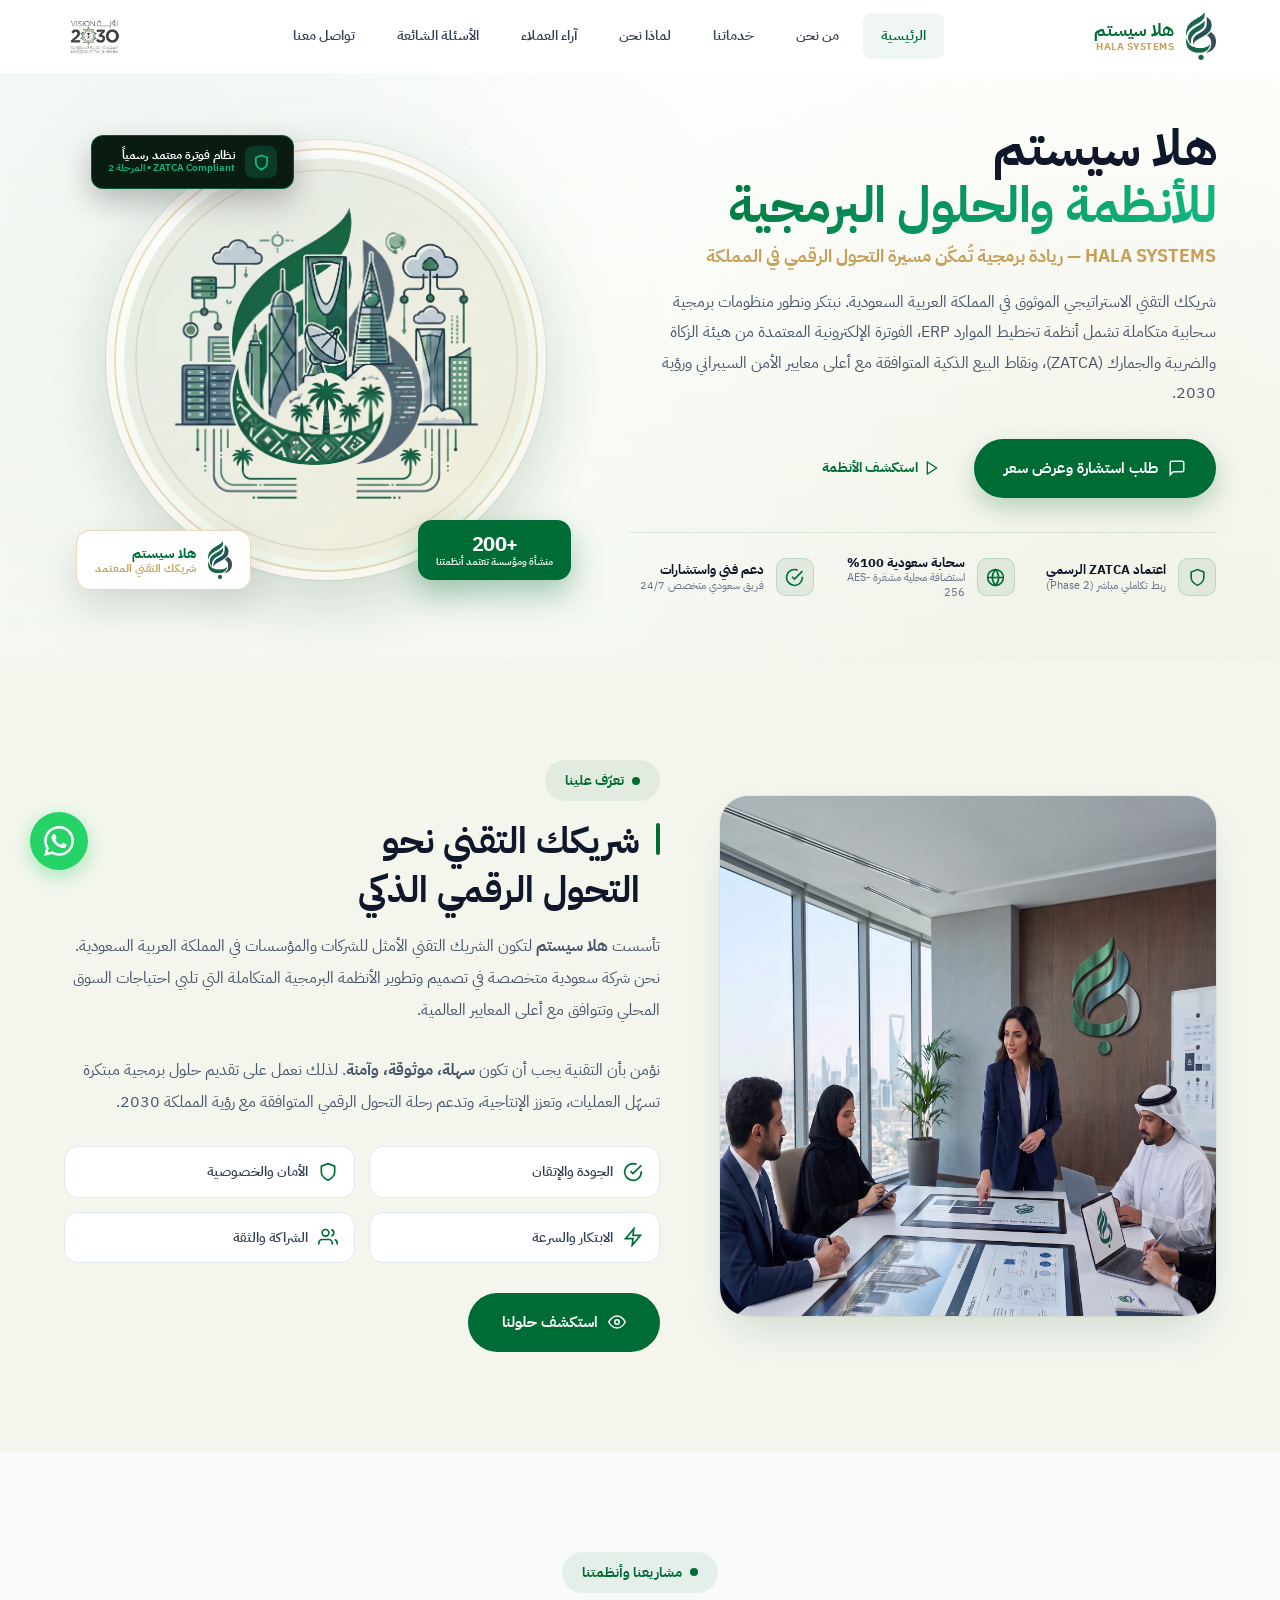
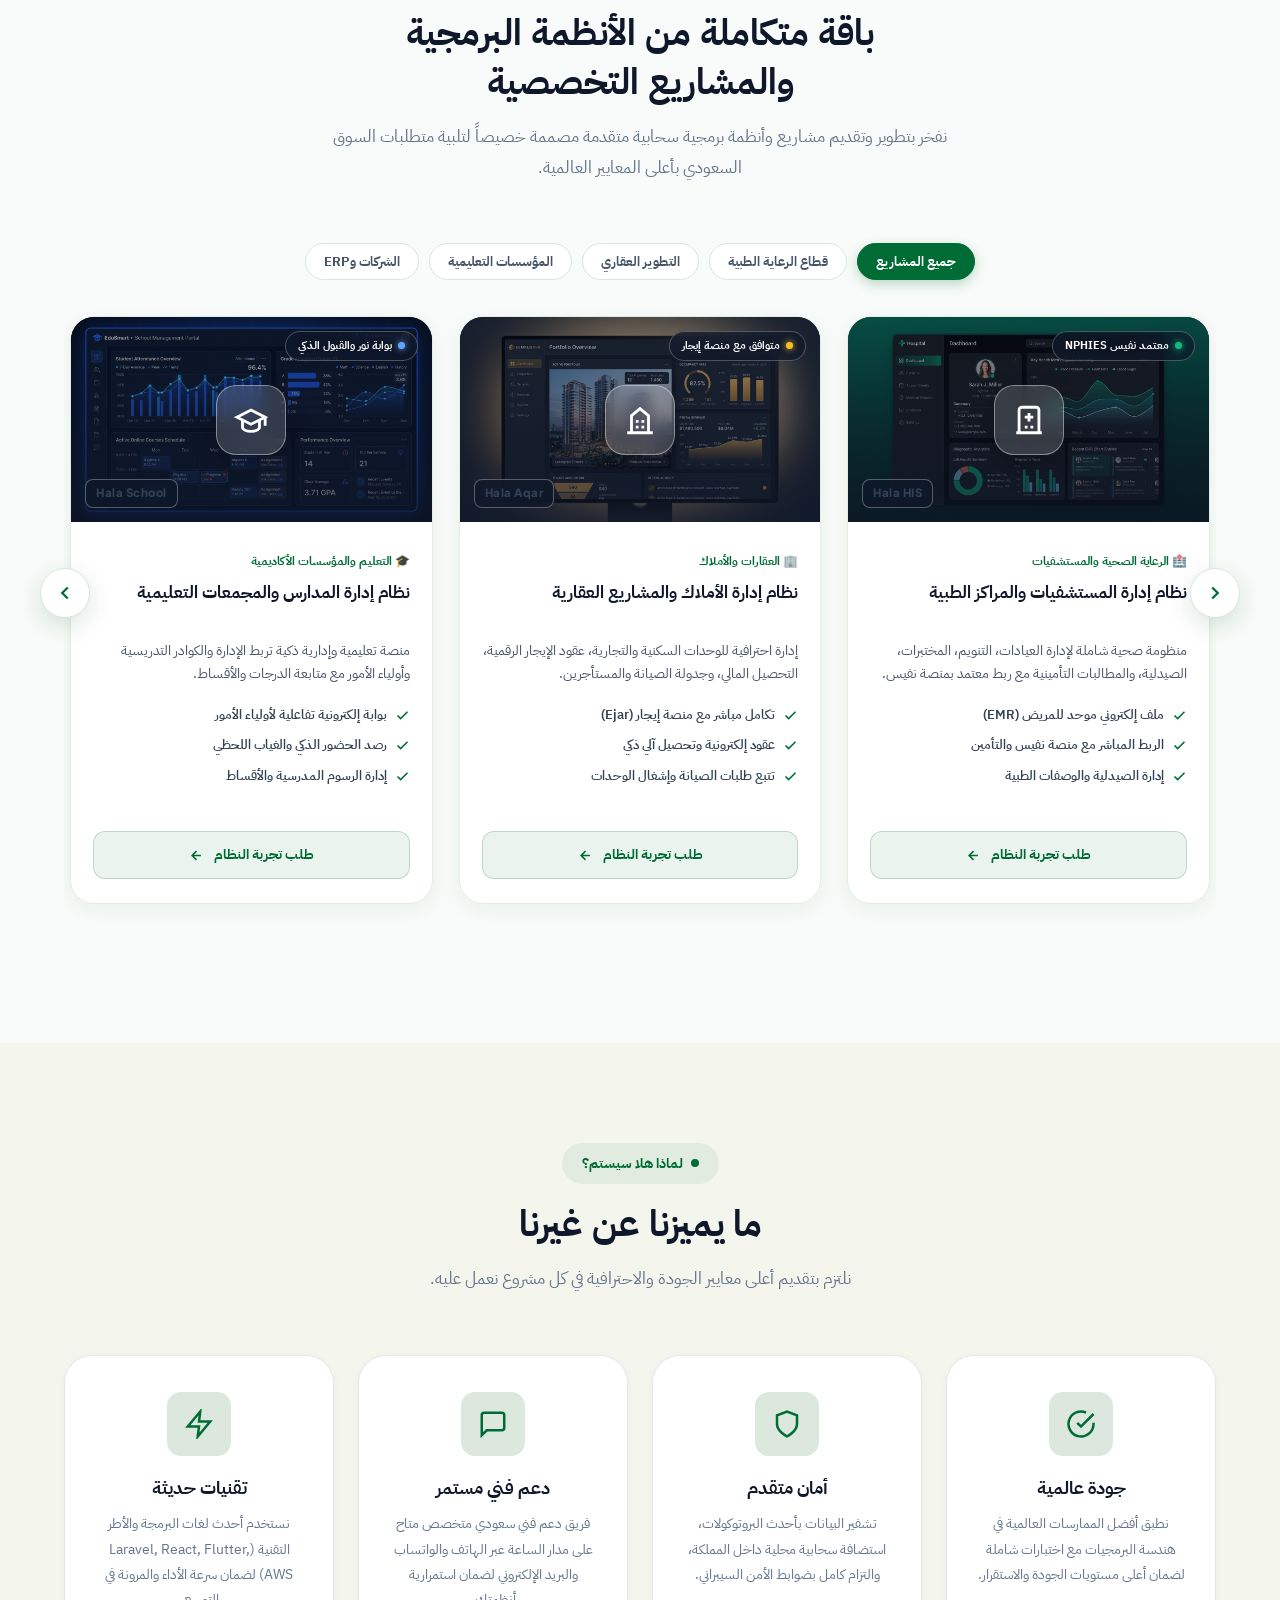
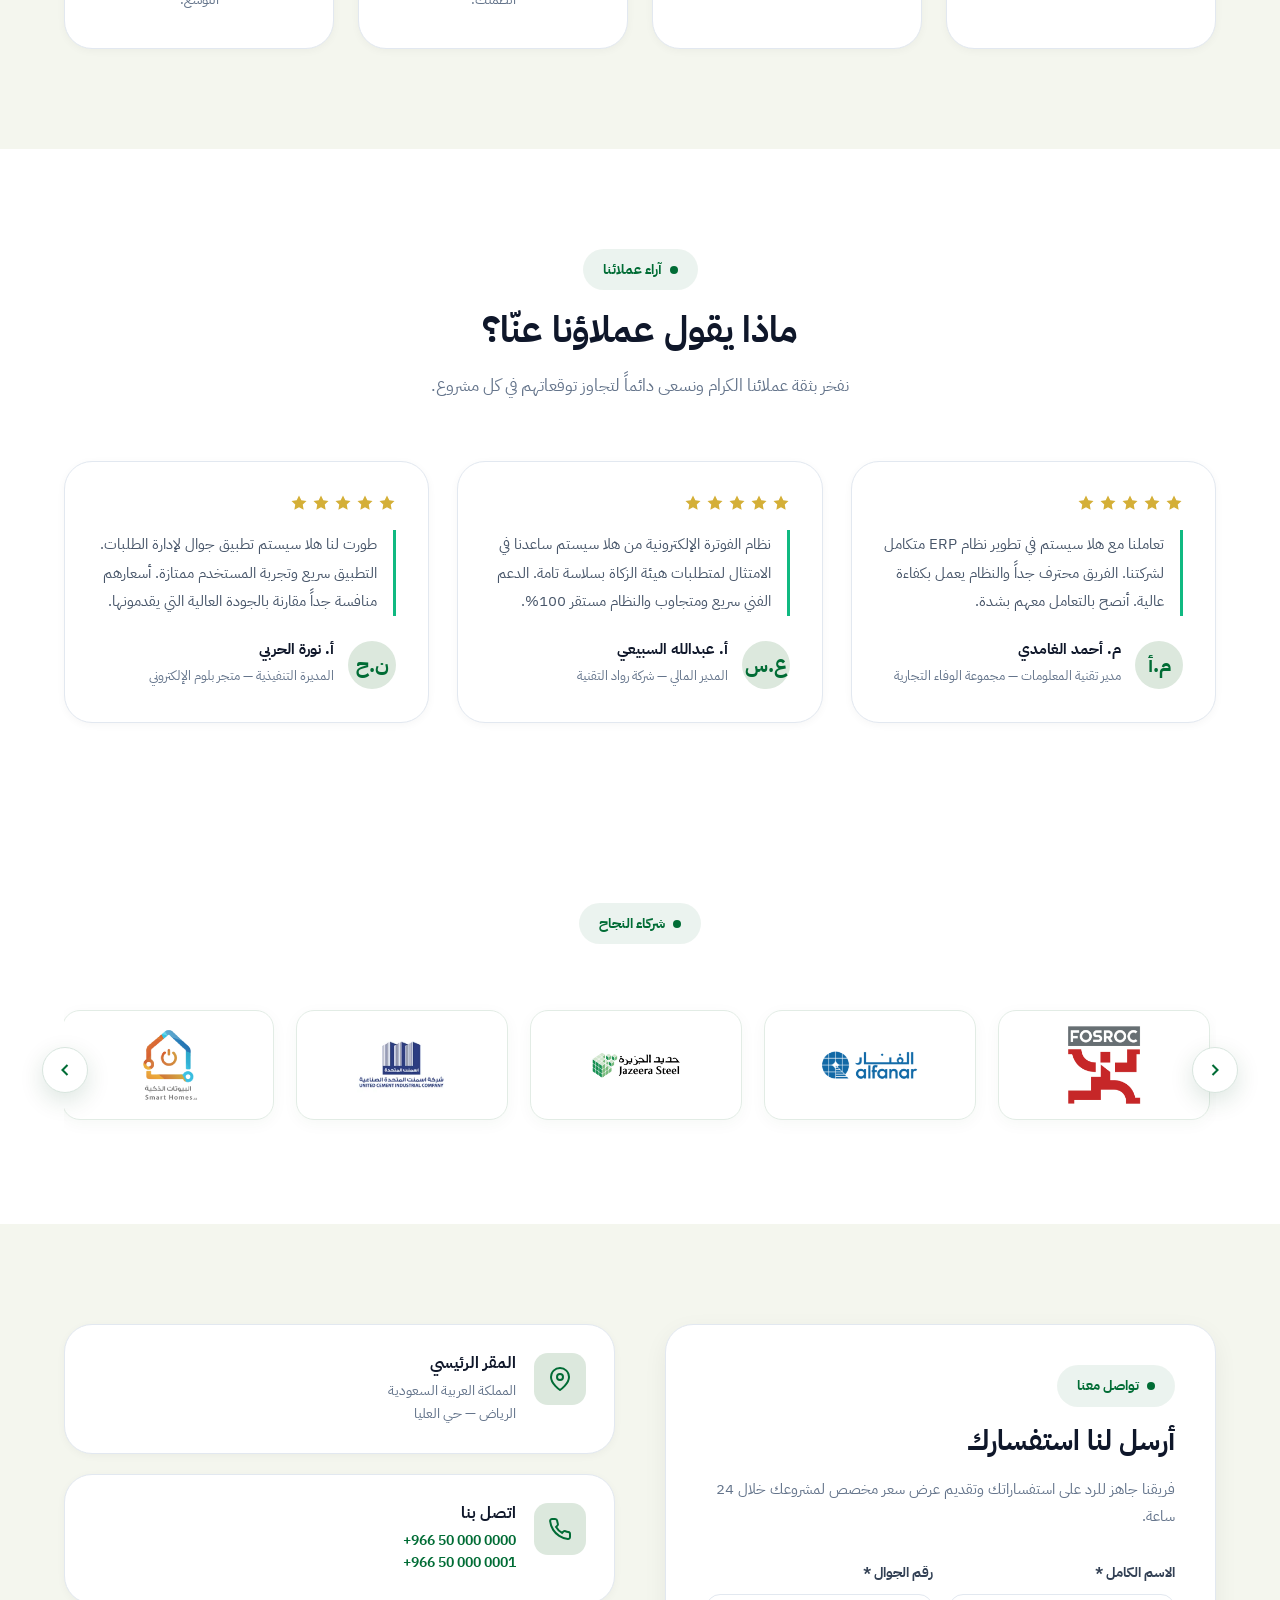
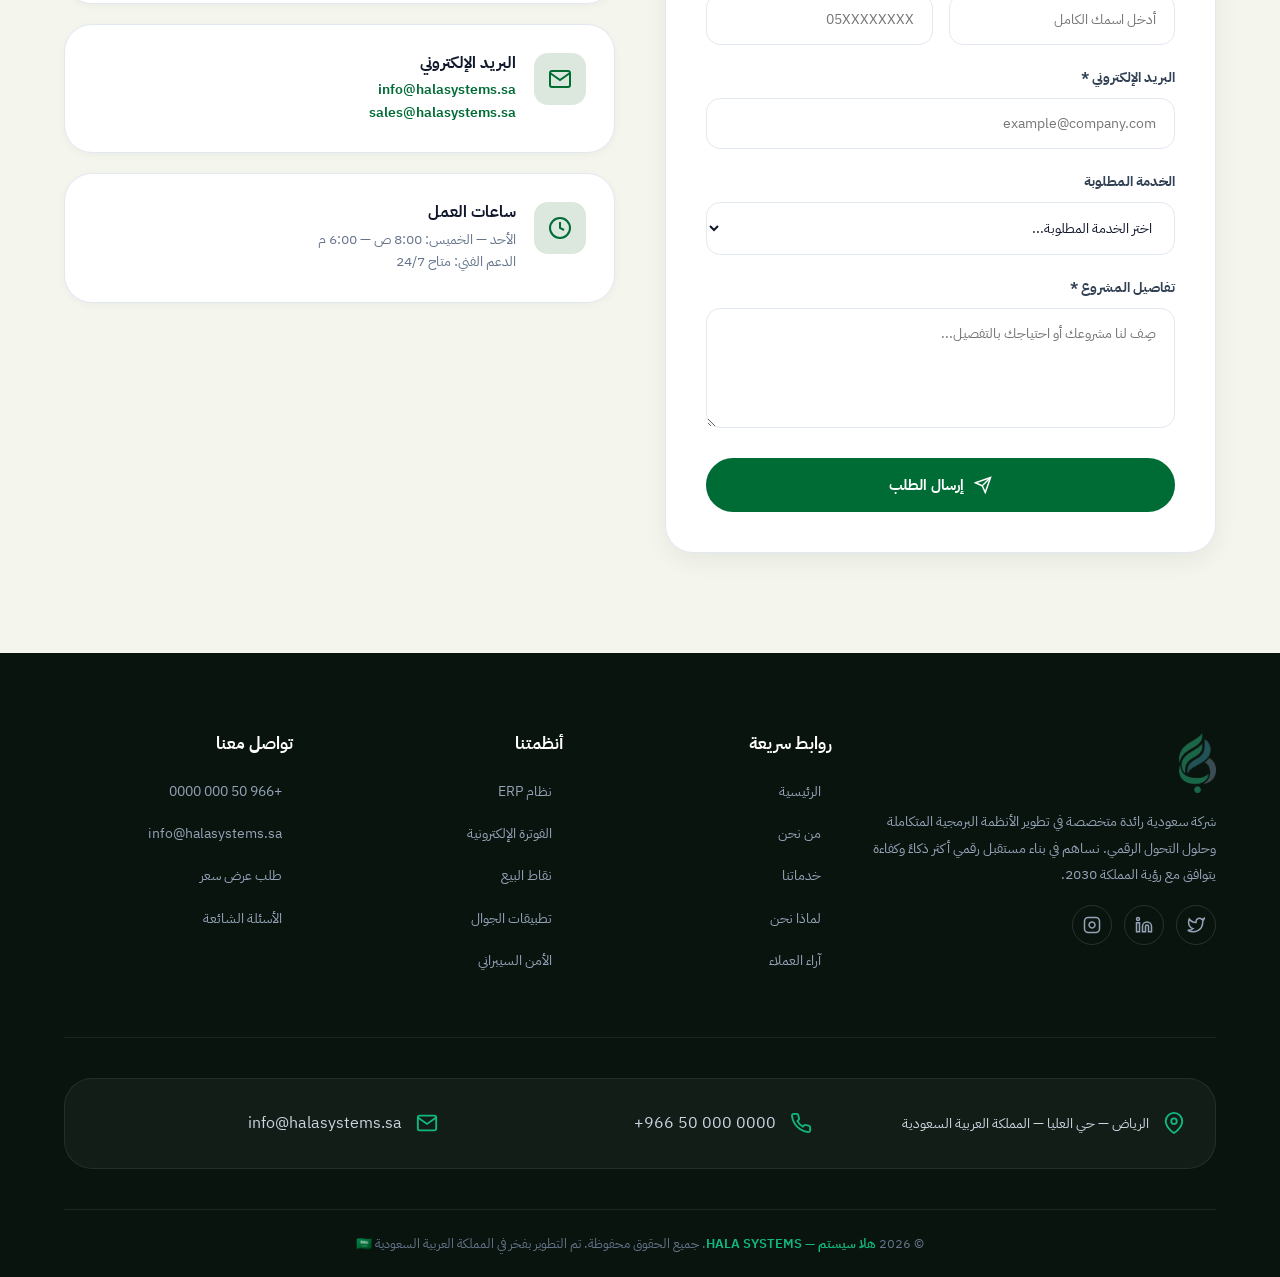
==== commit 9abde435: "first sent to git" ====
--- a/index.html
+++ b/index.html
@@ -60,6 +60,38 @@
       </div>
     </div>
   </div>
+
+  <!-- Preloader Safe Auto-Dismiss Script -->
+  <script>
+    (function () {
+      var preloader = document.getElementById('page-preloader');
+      if (!preloader) return;
+      var startTime = Date.now();
+      var displayDuration = 1800; // 1.8 ثانية مريحة وأنيقة
+
+      function hidePreloader() {
+        if (!preloader || preloader.classList.contains('loaded')) return;
+        preloader.classList.add('loaded');
+        setTimeout(function () {
+          if (preloader && preloader.parentNode) {
+            preloader.parentNode.removeChild(preloader);
+          }
+        }, 850);
+      }
+
+      if (document.readyState === 'complete') {
+        setTimeout(hidePreloader, displayDuration);
+      } else {
+        window.addEventListener('load', function () {
+          var elapsed = Date.now() - startTime;
+          setTimeout(hidePreloader, Math.max(0, displayDuration - elapsed));
+        });
+      }
+
+      // مؤقت أمان إجباري نهائي
+      setTimeout(hidePreloader, 3200);
+    })();
+  </script>
 
   <!-- ═══════════════════════════════════════════
        1. NAVBAR
--- a/css/style.css
+++ b/css/style.css
@@ -140,13 +140,19 @@
               visibility 0.85s cubic-bezier(0.16, 1, 0.3, 1),
               transform 0.85s cubic-bezier(0.16, 1, 0.3, 1);
   will-change: opacity, transform;
+  animation: preloaderCssSafetyFallback 0.8s ease 3.6s forwards;
 }
 
 .page-preloader.loaded {
-  opacity: 0;
-  visibility: hidden;
-  pointer-events: none;
-  transform: scale(1.08);
+  opacity: 0 !important;
+  visibility: hidden !important;
+  pointer-events: none !important;
+  transform: scale(1.08) !important;
+}
+
+@keyframes preloaderCssSafetyFallback {
+  0% { opacity: 1; visibility: visible; }
+  100% { opacity: 0; visibility: hidden; pointer-events: none; }
 }
 
 /* Ambient Radial Glow */
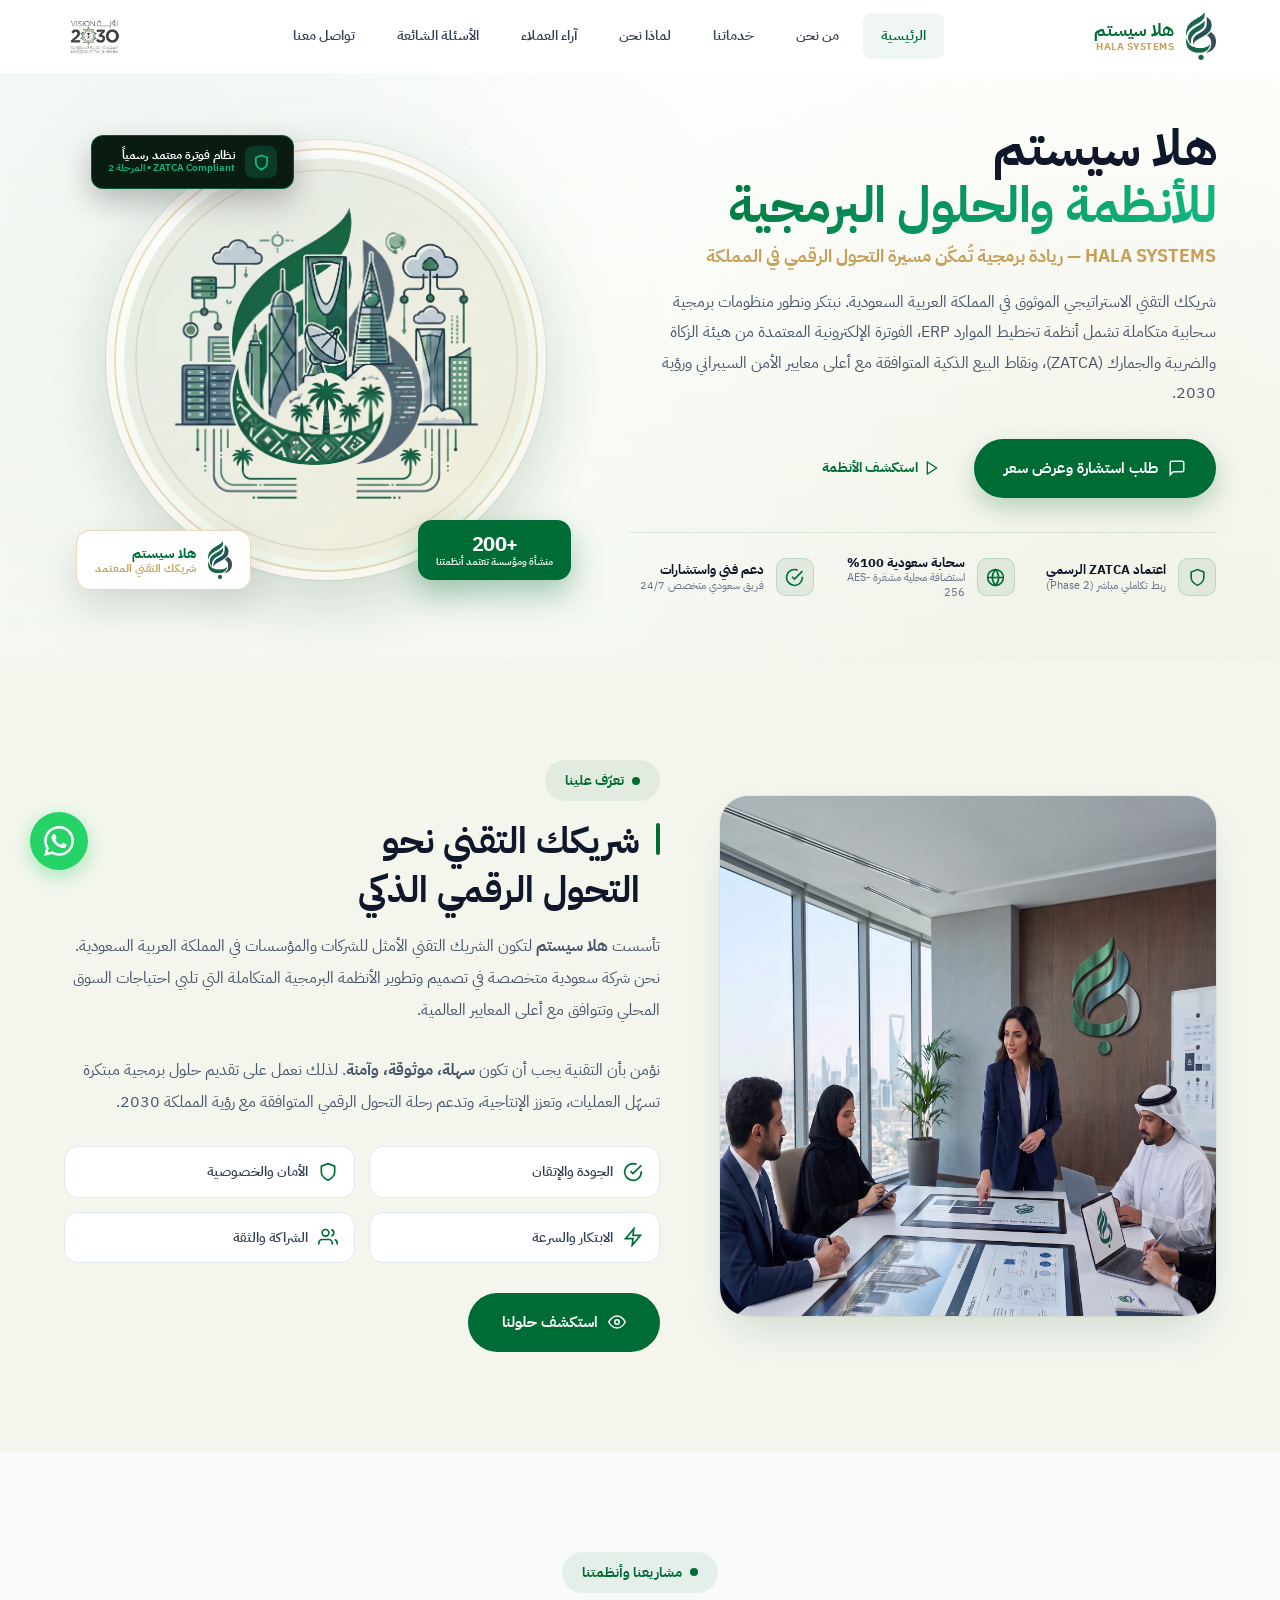
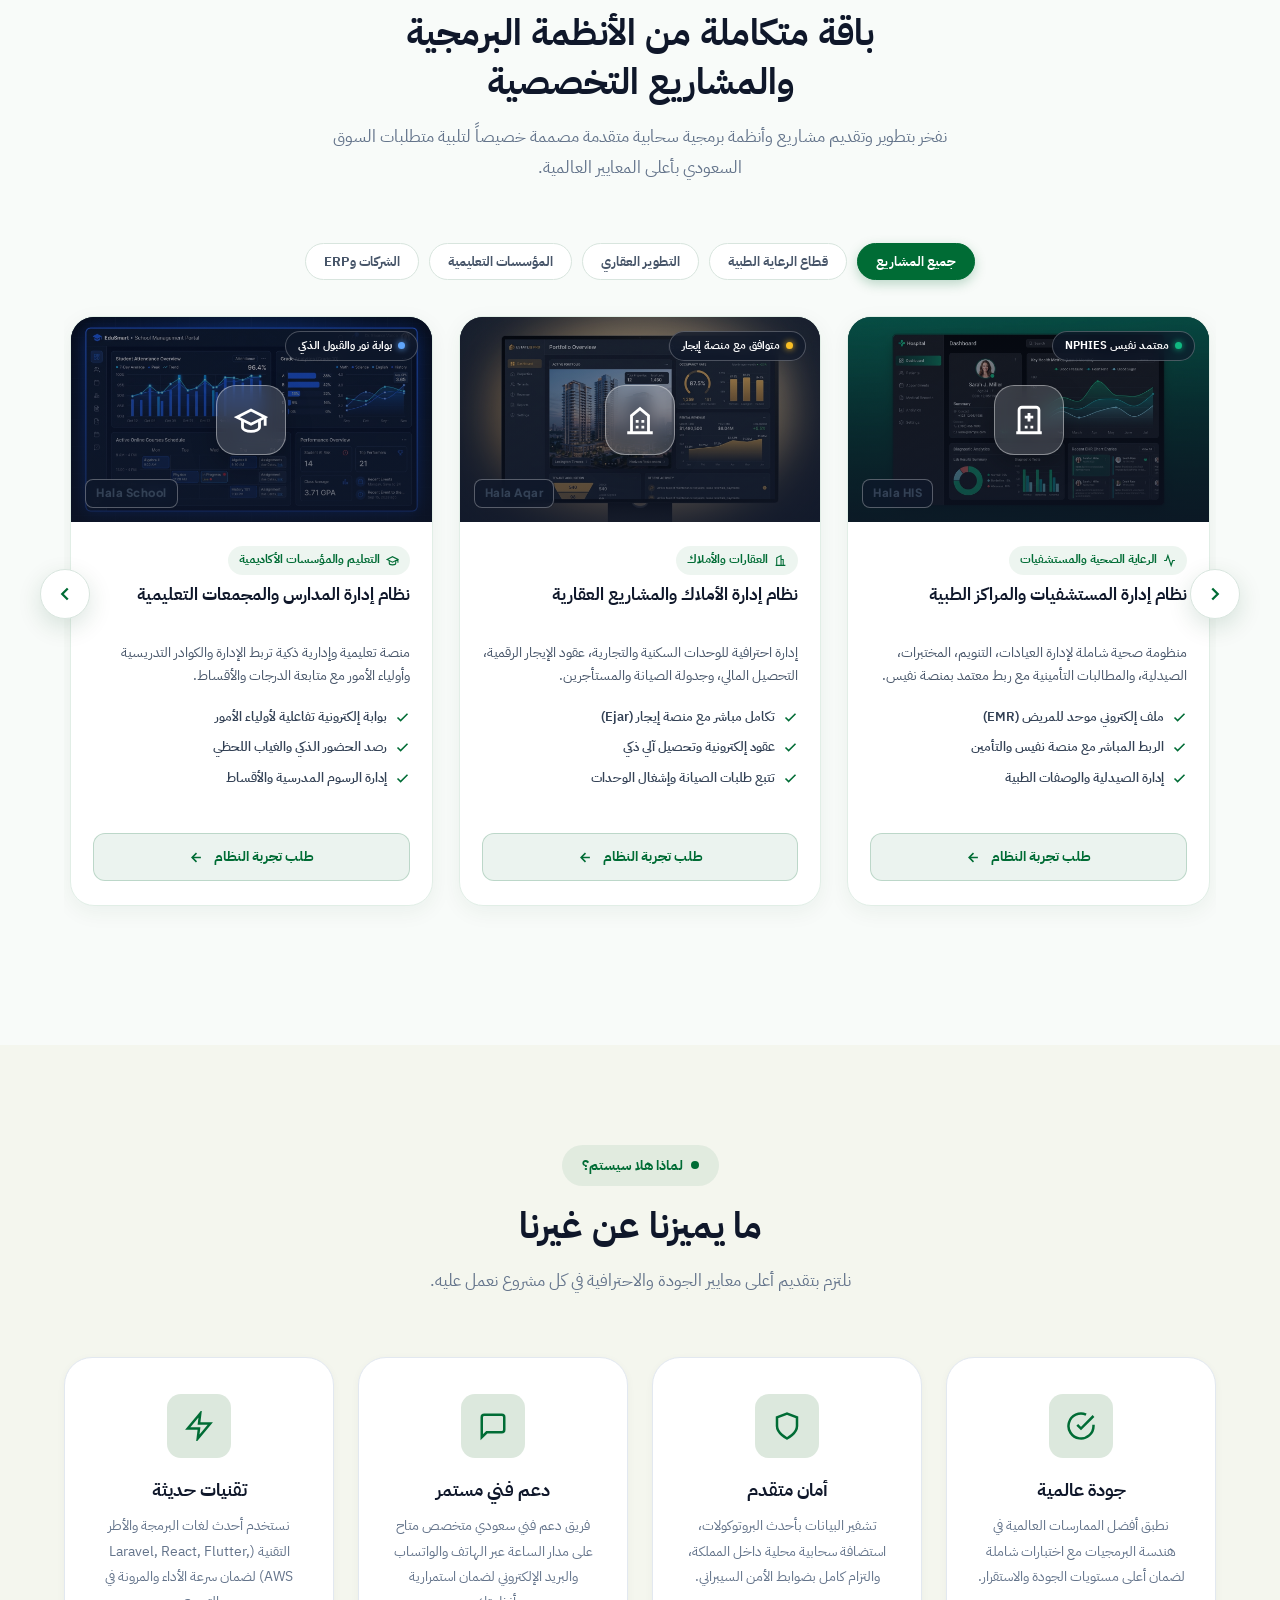
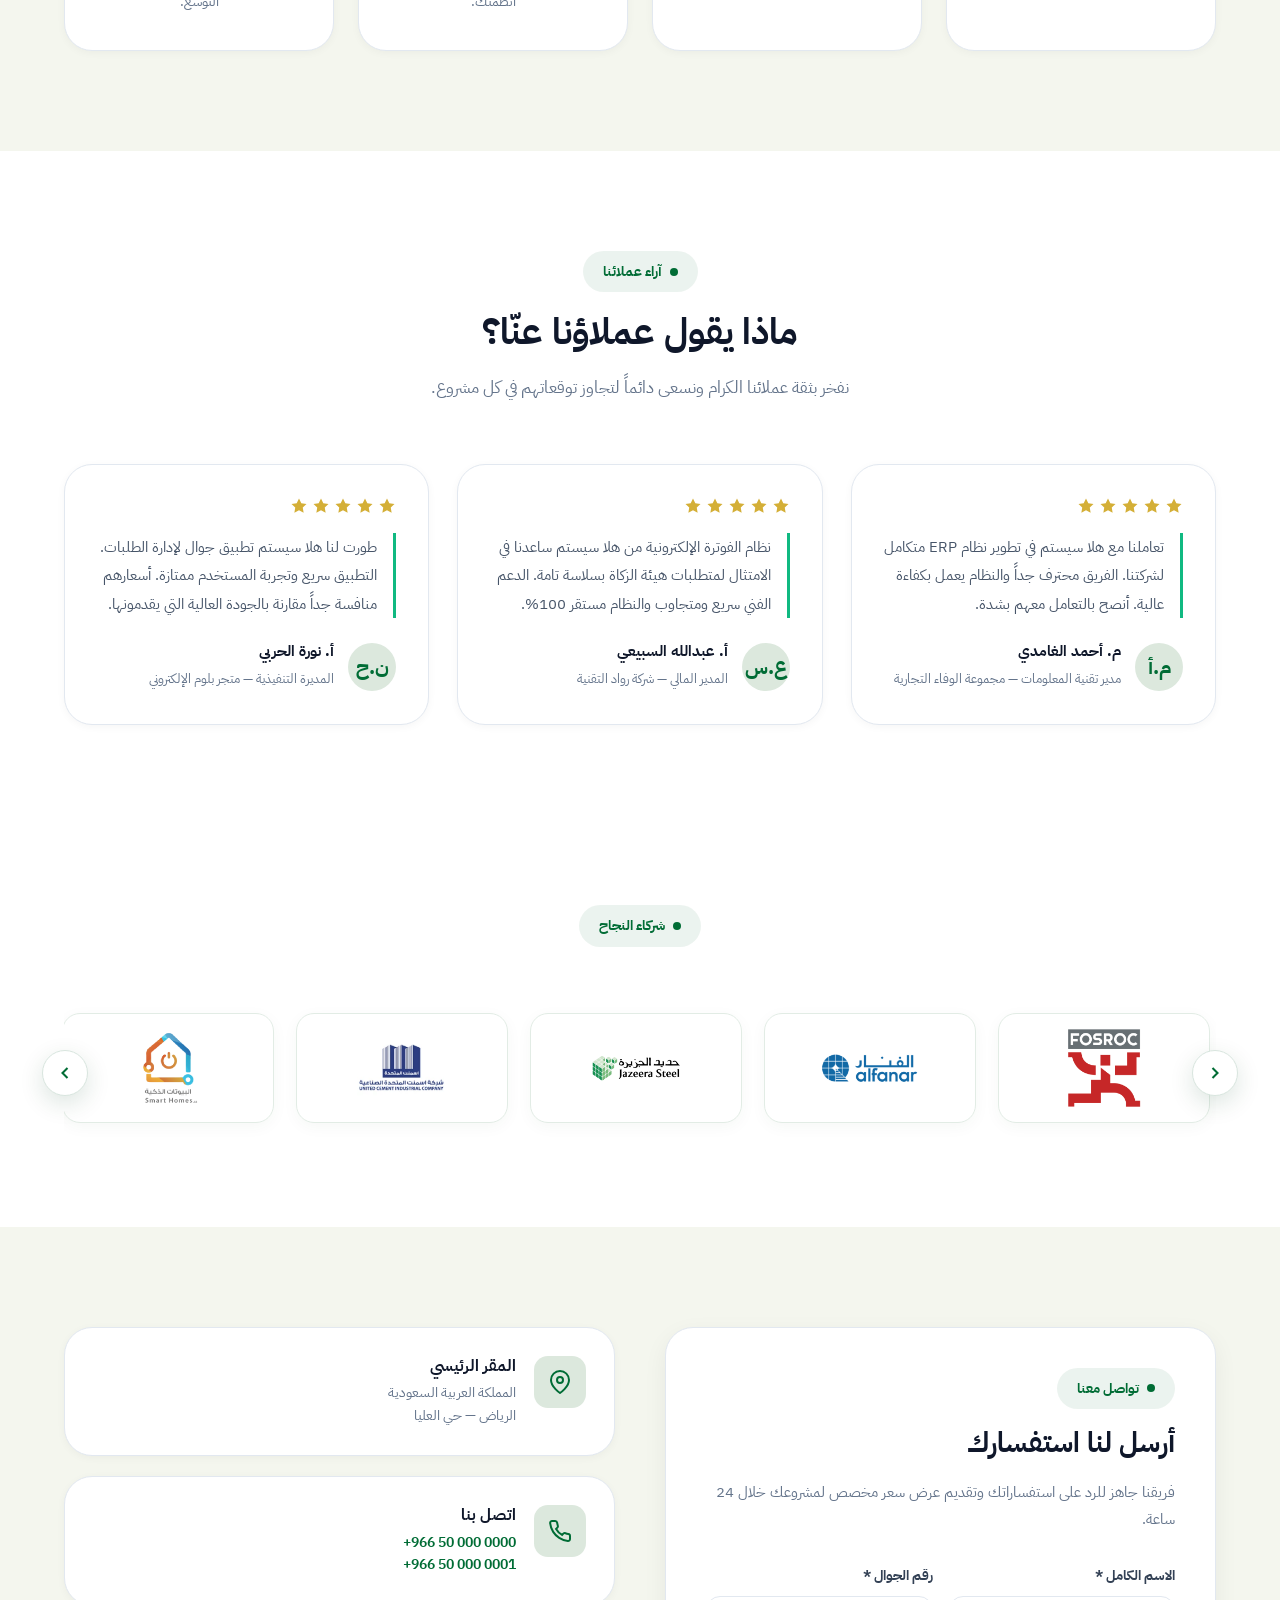
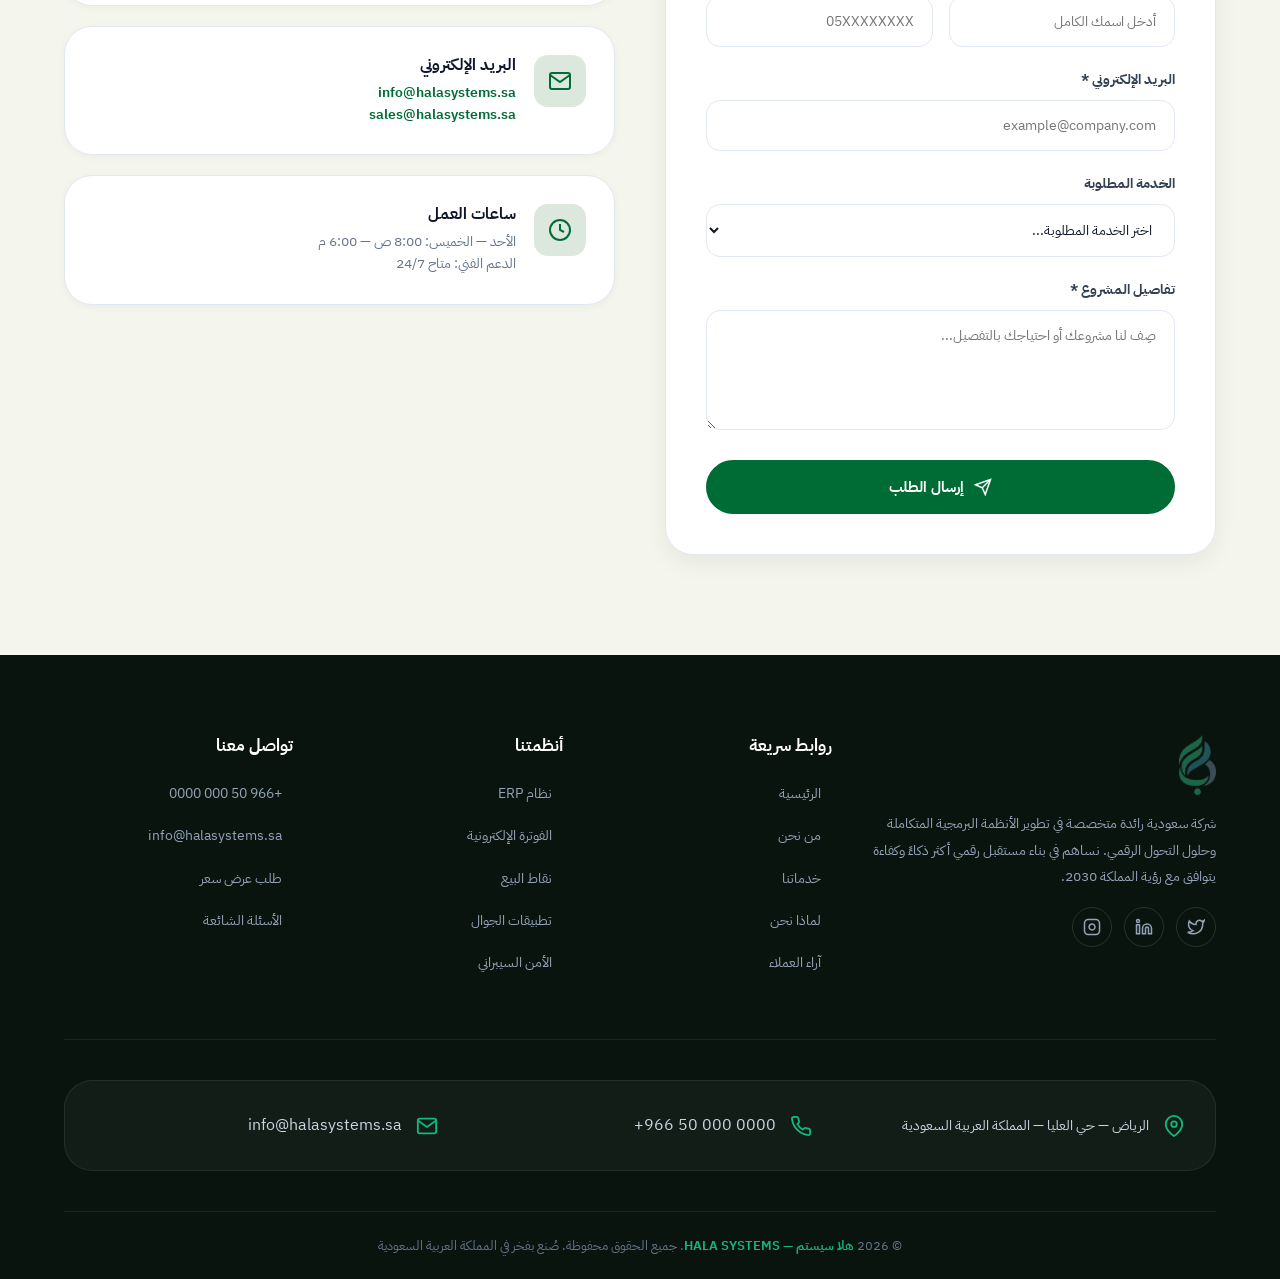
==== commit 3d8e2369: "feat: implement site-wide styling and add 3D animated preloader component" ====
--- a/index.html
+++ b/index.html
@@ -412,7 +412,10 @@
               </div>
               <div class="proj-card-body">
                 <div>
-                  <span class="proj-card-sector">🏥 الرعاية الصحية والمستشفيات</span>
+                  <span class="proj-card-sector">
+                    <svg viewBox="0 0 24 24" fill="none" stroke="currentColor" stroke-width="2.2"><path d="M22 12h-4l-3 9L9 3l-3 9H2"/></svg>
+                    الرعاية الصحية والمستشفيات
+                  </span>
                   <h4 class="proj-card-title">نظام إدارة المستشفيات والمراكز الطبية</h4>
                   <p class="proj-card-desc">منظومة صحية شاملة لإدارة العيادات، التنويم، المختبرات، الصيدلية، والمطالبات التأمينية مع ربط معتمد بمنصة نفيس.</p>
                   <ul class="proj-card-features">
@@ -455,7 +458,10 @@
               </div>
               <div class="proj-card-body">
                 <div>
-                  <span class="proj-card-sector">🏢 العقارات والأملاك</span>
+                  <span class="proj-card-sector">
+                    <svg viewBox="0 0 24 24" fill="none" stroke="currentColor" stroke-width="2"><path d="M3 21h18M5 21V7l8-4v18M13 10h4v11"/></svg>
+                    العقارات والأملاك
+                  </span>
                   <h4 class="proj-card-title">نظام إدارة الأملاك والمشاريع العقارية</h4>
                   <p class="proj-card-desc">إدارة احترافية للوحدات السكنية والتجارية، عقود الإيجار الرقمية، التحصيل المالي، وجدولة الصيانة والمستأجرين.</p>
                   <ul class="proj-card-features">
@@ -498,7 +504,10 @@
               </div>
               <div class="proj-card-body">
                 <div>
-                  <span class="proj-card-sector">🎓 التعليم والمؤسسات الأكاديمية</span>
+                  <span class="proj-card-sector">
+                    <svg viewBox="0 0 24 24" fill="none" stroke="currentColor" stroke-width="2"><path d="M22 10v6M2 10l10-5 10 5-10 5z"/><path d="M6 12v5c0 2 3 3 6 3s6-1 6-3v-5"/></svg>
+                    التعليم والمؤسسات الأكاديمية
+                  </span>
                   <h4 class="proj-card-title">نظام إدارة المدارس والمجمعات التعليمية</h4>
                   <p class="proj-card-desc">منصة تعليمية وإدارية ذكية تربط الإدارة والكوادر التدريسية وأولياء الأمور مع متابعة الدرجات والأقساط.</p>
                   <ul class="proj-card-features">
@@ -541,7 +550,10 @@
               </div>
               <div class="proj-card-body">
                 <div>
-                  <span class="proj-card-sector">💊 قطاع الصيدلة والمستودعات الدوائية</span>
+                  <span class="proj-card-sector">
+                    <svg viewBox="0 0 24 24" fill="none" stroke="currentColor" stroke-width="2"><path d="m10.5 20.5 10-10a4.95 4.95 0 1 0-7-7l-10 10a4.95 4.95 0 1 0 7 7Z"/><path d="m8.5 8.5 7 7"/></svg>
+                    قطاع الصيدلة والمستودعات الدوائية
+                  </span>
                   <h4 class="proj-card-title">نظام إدارة الصيدليات وسلاسل الدواء</h4>
                   <p class="proj-card-desc">إدارة شاملة للمبيعات الصيدلانية، التتبع الدوائي لمنصة رصد، تواريخ الصلاحية، وصرف الوصفات التأمينية.</p>
                   <ul class="proj-card-features">
@@ -585,7 +597,10 @@
               </div>
               <div class="proj-card-body">
                 <div>
-                  <span class="proj-card-sector">⚙️ الشركات والمؤسسات</span>
+                  <span class="proj-card-sector">
+                    <svg viewBox="0 0 24 24" fill="none" stroke="currentColor" stroke-width="2"><path d="M12 15a3 3 0 1 0 0-6 3 3 0 0 0 0 6Z"/><path d="M19.4 15a1.65 1.65 0 0 0 .33 1.82l.06.06a2 2 0 1 1-2.83 2.83l-.06-.06a1.65 1.65 0 0 0-1.82-.33 1.65 1.65 0 0 0-1 1.51V21a2 2 0 1 1-4 0v-.09A1.65 1.65 0 0 0 9 19.4a1.65 1.65 0 0 0-1.82.33l-.06.06a2 2 0 1 1-2.83-2.83l.06-.06a1.65 1.65 0 0 0 .33-1.82 1.65 1.65 0 0 0-1.51-1H3a2 2 0 1 1 0-4h.09A1.65 1.65 0 0 0 4.6 9a1.65 1.65 0 0 0-.33-1.82l-.06-.06a2 2 0 1 1 2.83-2.83l.06.06a1.65 1.65 0 0 0 1.82.33H9a1.65 1.65 0 0 0 1-1.51V3a2 2 0 1 1 4 0v.09a1.65 1.65 0 0 0 1 1.51 1.65 1.65 0 0 0 1.82-.33l.06-.06a2 2 0 1 1 2.83 2.83l-.06.06a1.65 1.65 0 0 0-.33 1.82V9a1.65 1.65 0 0 0 1.51 1H21a2 2 0 1 1 0 4h-.09a1.65 1.65 0 0 0-1.51 1Z"/></svg>
+                    الشركات والمؤسسات
+                  </span>
                   <h4 class="proj-card-title">نظام تخطيط الموارد المؤسسية الشامل (ERP)</h4>
                   <p class="proj-card-desc">ربط مركزي لجميع عمليات المنشأة: الحسابات العامة، المخازن والمستودعات، المشتريات، والموارد البشرية (HR).</p>
                   <ul class="proj-card-features">
@@ -630,7 +645,10 @@
               </div>
               <div class="proj-card-body">
                 <div>
-                  <span class="proj-card-sector">👥 الموارد البشرية وشؤون الموظفين</span>
+                  <span class="proj-card-sector">
+                    <svg viewBox="0 0 24 24" fill="none" stroke="currentColor" stroke-width="2"><path d="M16 21v-2a4 4 0 0 0-4-4H6a4 4 0 0 0-4 4v2"/><circle cx="9" cy="7" r="4"/><path d="M22 21v-2a4 4 0 0 0-3-3.87"/><path d="M16 3.13a4 4 0 0 1 0 7.75"/></svg>
+                    الموارد البشرية وشؤون الموظفين
+                  </span>
                   <h4 class="proj-card-title">نظام إدارة الموارد البشرية وحماية الأجور</h4>
                   <p class="proj-card-desc">أتمتة شؤون الموظفين، مسيرات الرواتب عبر نظام حماية الأجور (WPS)، الحضور الذكي بالـ GPS، وإدارة الإجازات.</p>
                   <ul class="proj-card-features">
@@ -673,7 +691,10 @@
               </div>
               <div class="proj-card-body">
                 <div>
-                  <span class="proj-card-sector">⚖️ المالية والامتثال الضريبي</span>
+                  <span class="proj-card-sector">
+                    <svg viewBox="0 0 24 24" fill="none" stroke="currentColor" stroke-width="2"><path d="m16 16 3-8 3 8c-.87.65-1.92 1-3 1s-2.13-.35-3-1Z"/><path d="m2 16 3-8 3 8c-.87.65-1.92 1-3 1s-2.13-.35-3-1Z"/><path d="M7 21h10"/><path d="M12 3v18"/><path d="M3 7h2c2 0 5-1 7-2 2 1 5 2 7 2h2"/></svg>
+                    المالية والامتثال الضريبي
+                  </span>
                   <h4 class="proj-card-title">منظومة الفوترة الإلكترونية والربط الضريبي</h4>
                   <p class="proj-card-desc">تكامل سحابي فوري مع هيئة الزكاة والضريبة والجمارك (المرحلة 2) مع توليد وتشفير الفواتير ورمز الاستجابة السريع.</p>
                   <ul class="proj-card-features">
@@ -717,7 +738,10 @@
               </div>
               <div class="proj-card-body">
                 <div>
-                  <span class="proj-card-sector">☕ التجزئة والمطاعم والكافيهات</span>
+                  <span class="proj-card-sector">
+                    <svg viewBox="0 0 24 24" fill="none" stroke="currentColor" stroke-width="2"><path d="M17 8h1a4 4 0 1 1 0 8h-1"/><path d="M3 8h14v9a4 4 0 0 1-4 4H7a4 4 0 0 1-4-4Z"/><line x1="6" y1="2" x2="6" y2="4"/><line x1="10" y1="2" x2="10" y2="4"/><line x1="14" y1="2" x2="14" y2="4"/></svg>
+                    التجزئة والمطاعم والكافيهات
+                  </span>
                   <h4 class="proj-card-title">نظام نقاط البيع وإدارة المطاعم والكافيهات</h4>
                   <p class="proj-card-desc">نقطة بيع سحابية ذكية تدعم شاشات المطابخ (KDS)، المدفوعات السريعة (مدى وApple Pay)، وإدارة الطاولات والمخزون.</p>
                   <ul class="proj-card-features">
@@ -759,7 +783,10 @@
               </div>
               <div class="proj-card-body">
                 <div>
-                  <span class="proj-card-sector">🤝 الجمعيات والمؤسسات غير الربحية</span>
+                  <span class="proj-card-sector">
+                    <svg viewBox="0 0 24 24" fill="none" stroke="currentColor" stroke-width="2"><path d="M19 14c1.49-1.46 3-3.21 3-5.5A5.5 5.5 0 0 0 16.5 3c-1.76 0-3 .5-4.5 2-1.5-1.5-2.74-2-4.5-2A5.5 5.5 0 0 0 2 8.5c0 2.3 1.5 4.05 3 5.5l7 7Z"/></svg>
+                    الجمعيات والمؤسسات غير الربحية
+                  </span>
                   <h4 class="proj-card-title">منصة إدارة الجمعيات الخيرية ومشاريع الأوقاف</h4>
                   <p class="proj-card-desc">حل سحابي متطور لإدارة التبرعات الرقمية، الكفالات، ملفات المستفيدين، الحوكمة المالية، وإصدار التقارير الرقابية.</p>
                   <ul class="proj-card-features">
@@ -1383,8 +1410,7 @@
 
       <!-- Footer Bottom -->
       <div class="footer-bottom">
-        <p>© 2026 <a href="#">هلا سيستم — HALA SYSTEMS</a>. جميع الحقوق محفوظة. تم التطوير بفخر في المملكة العربية
-          السعودية 🇸🇦</p>
+        <p>© 2026 <a href="#">هلا سيستم — HALA SYSTEMS</a>. جميع الحقوق محفوظة. صُنع بفخر في المملكة العربية السعودية</p>
       </div>
     </div>
   </footer>
--- a/css/style.css
+++ b/css/style.css
@@ -1557,11 +1557,24 @@
 }
 
 .proj-card-sector {
-  display: inline-block;
-  font-size: 12px;
+  display: inline-flex;
+  align-items: center;
+  gap: 6px;
+  font-size: 11.5px;
   font-weight: 700;
   color: var(--c-green-dark);
+  background: rgba(0, 108, 53, 0.07);
+  padding: 4px 11px;
+  border-radius: var(--radius-full);
   margin-bottom: 8px;
+  width: fit-content;
+}
+
+.proj-card-sector svg {
+  width: 13px;
+  height: 13px;
+  stroke: var(--c-green-dark);
+  flex-shrink: 0;
 }
 
 .proj-card-title {
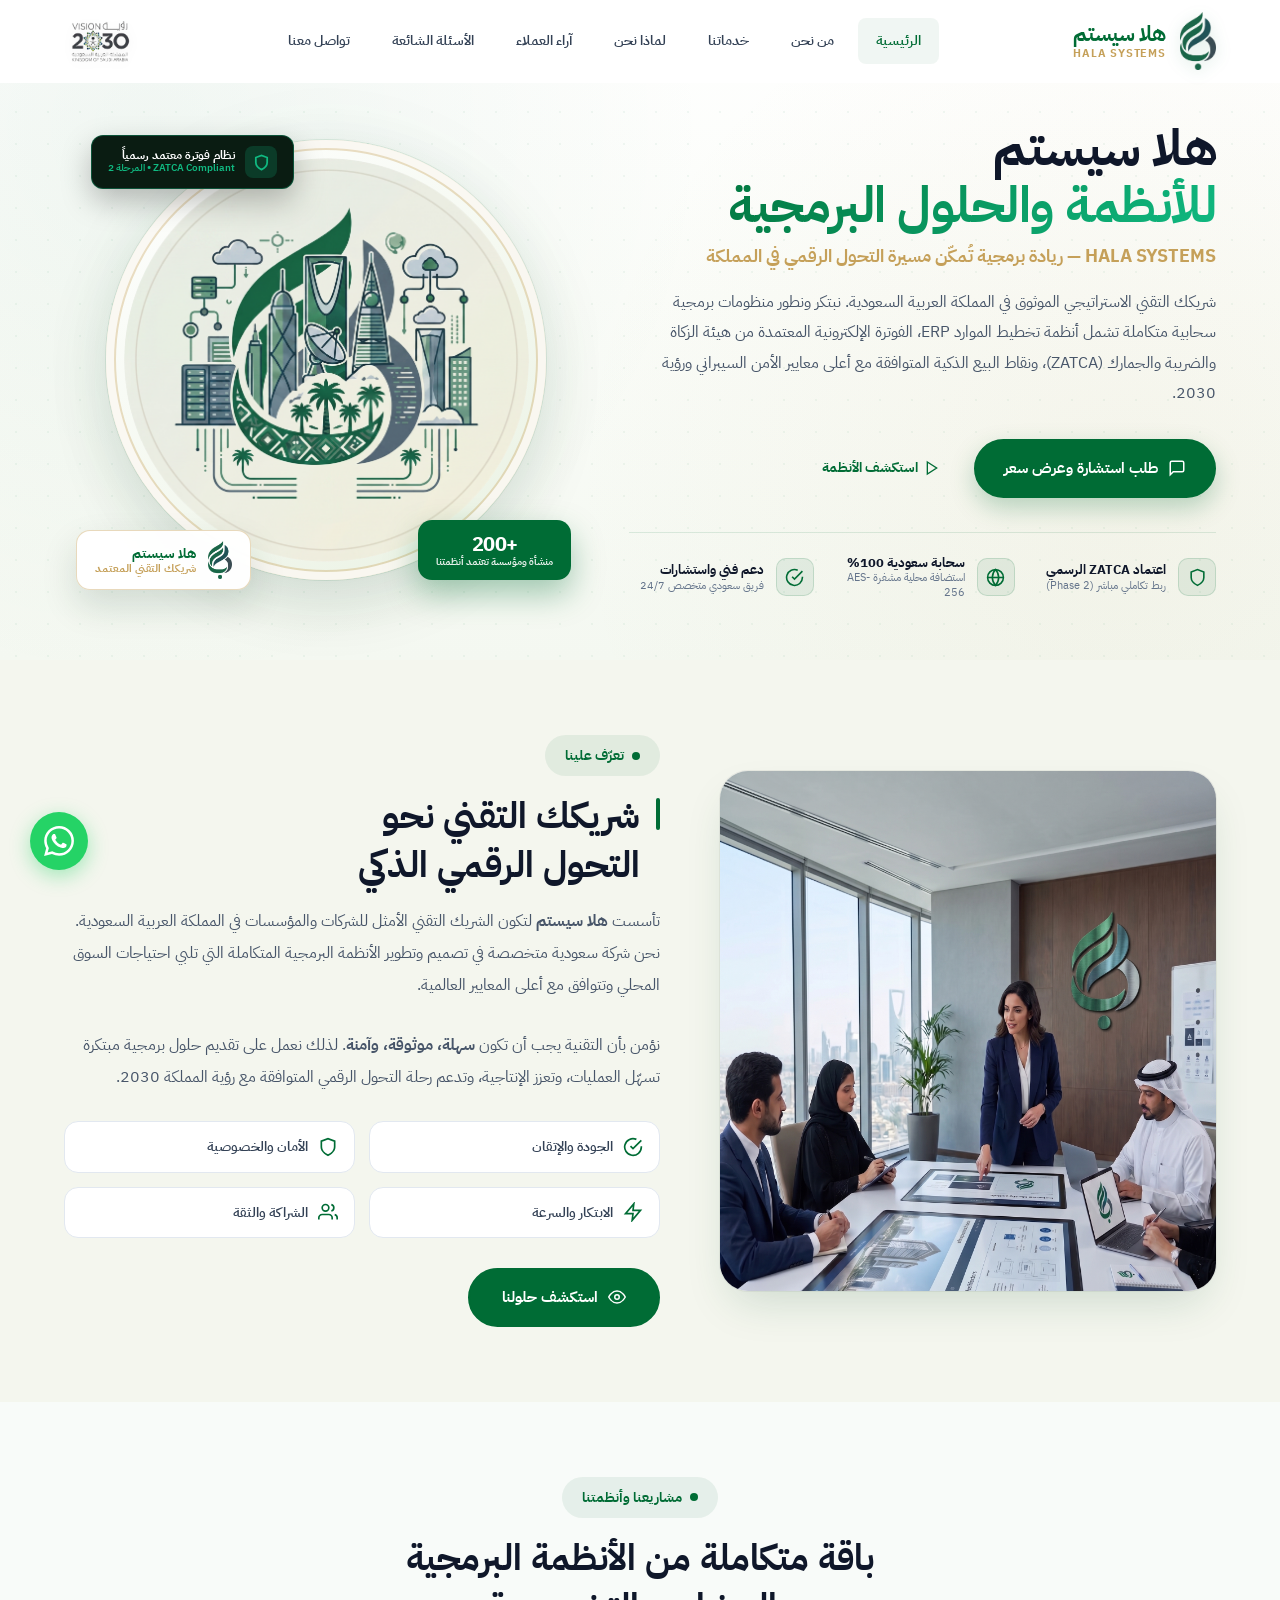
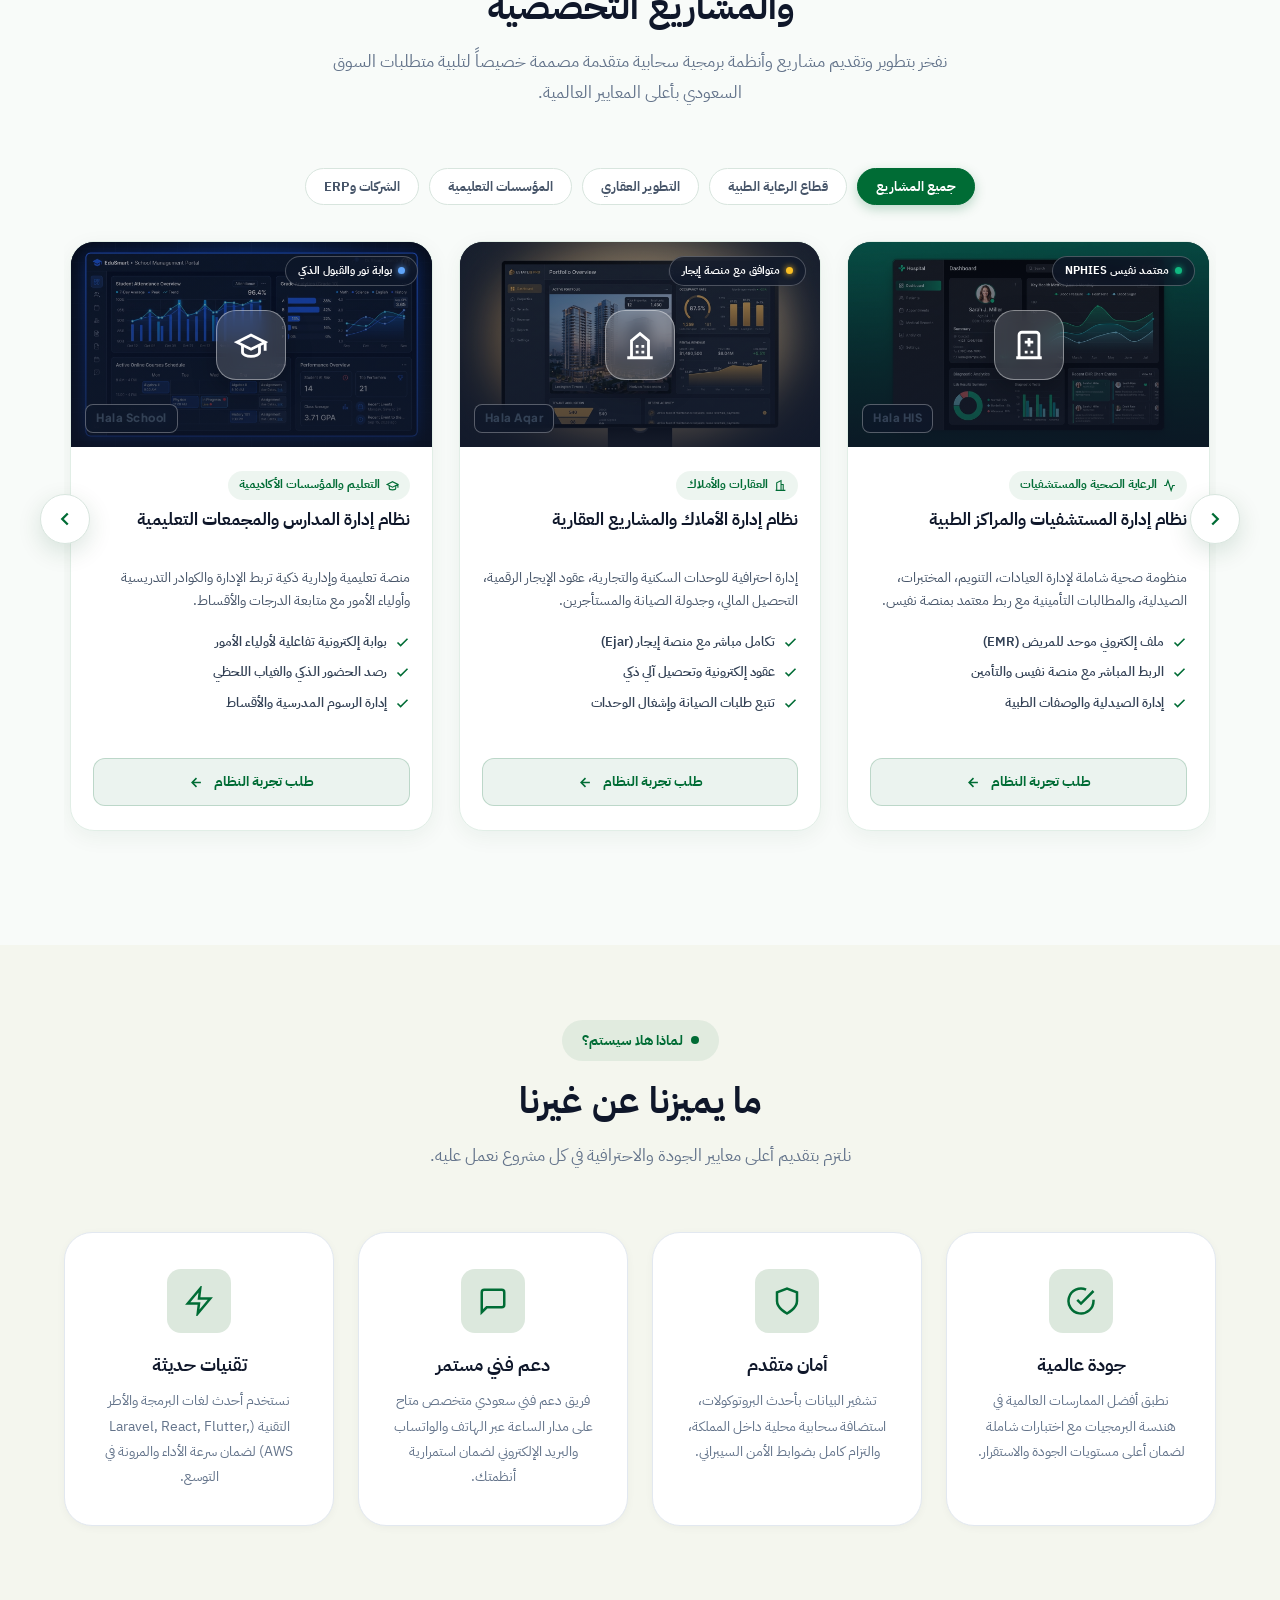
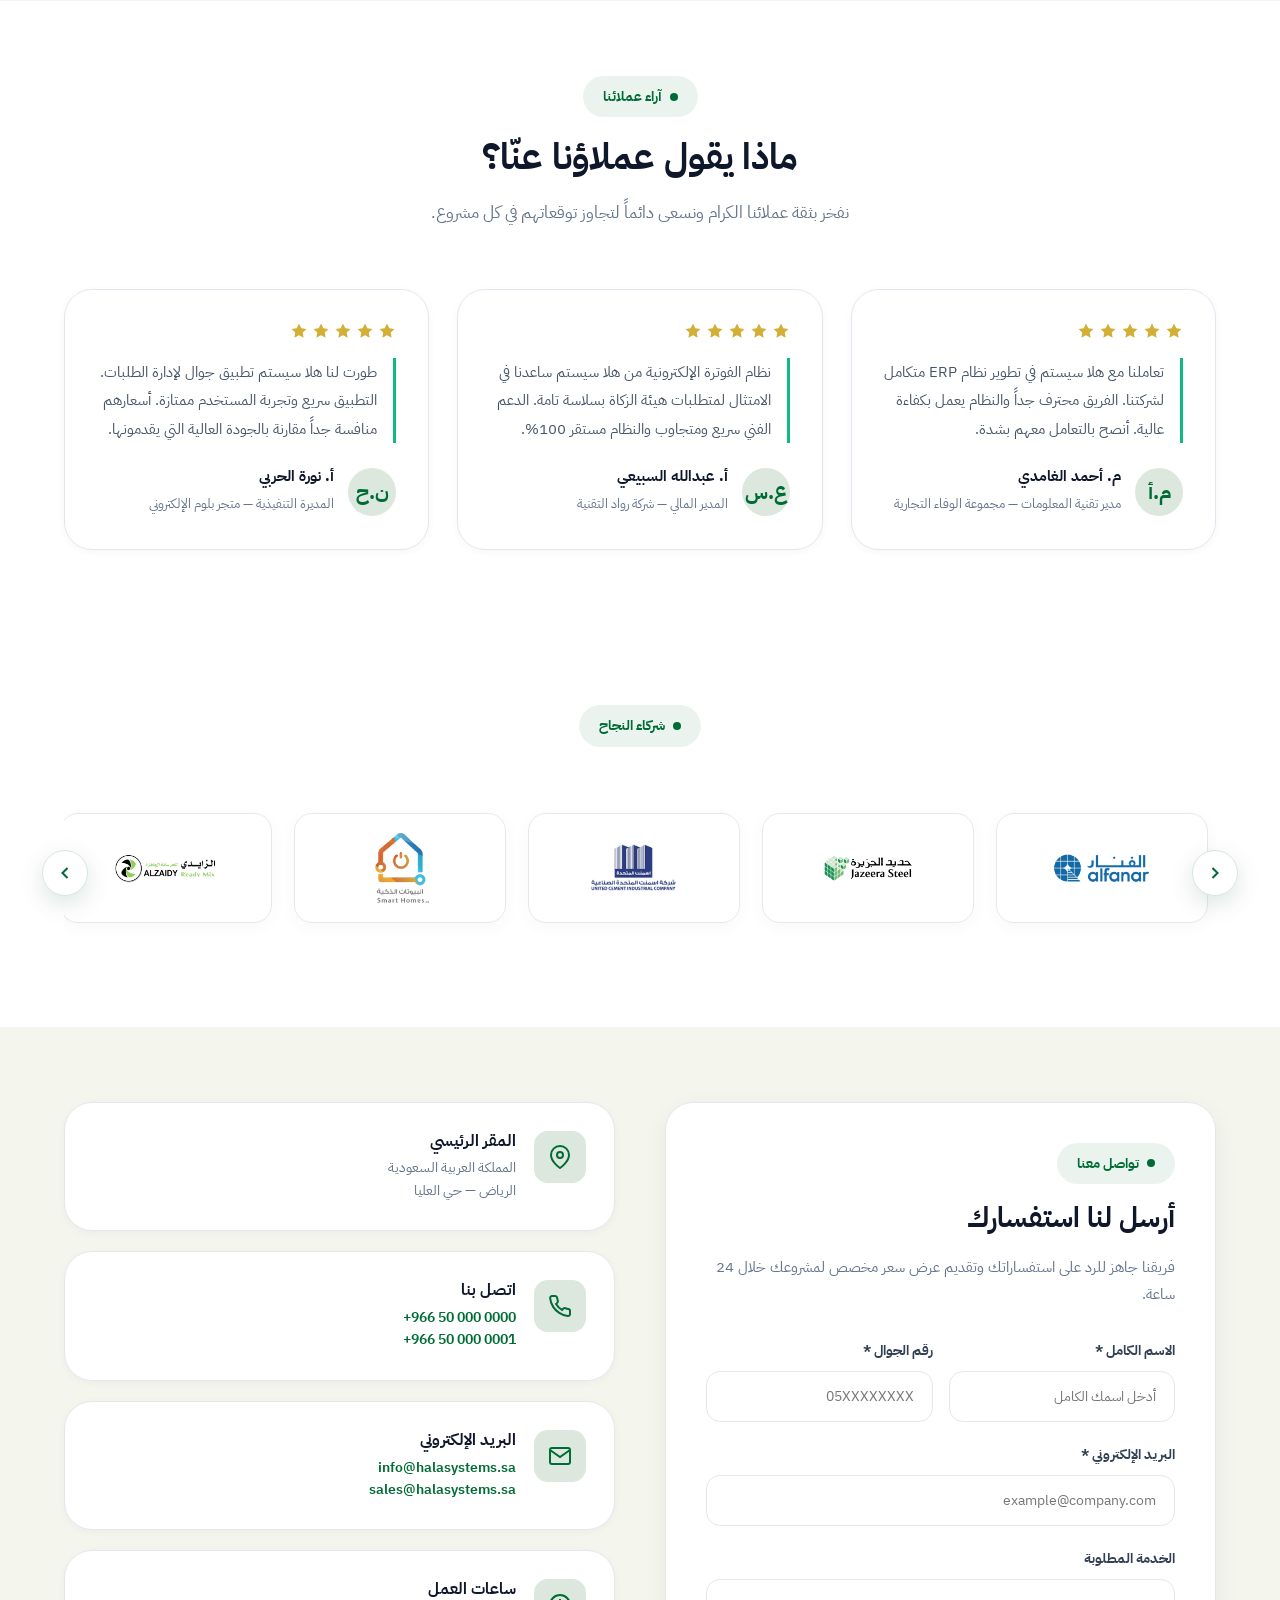
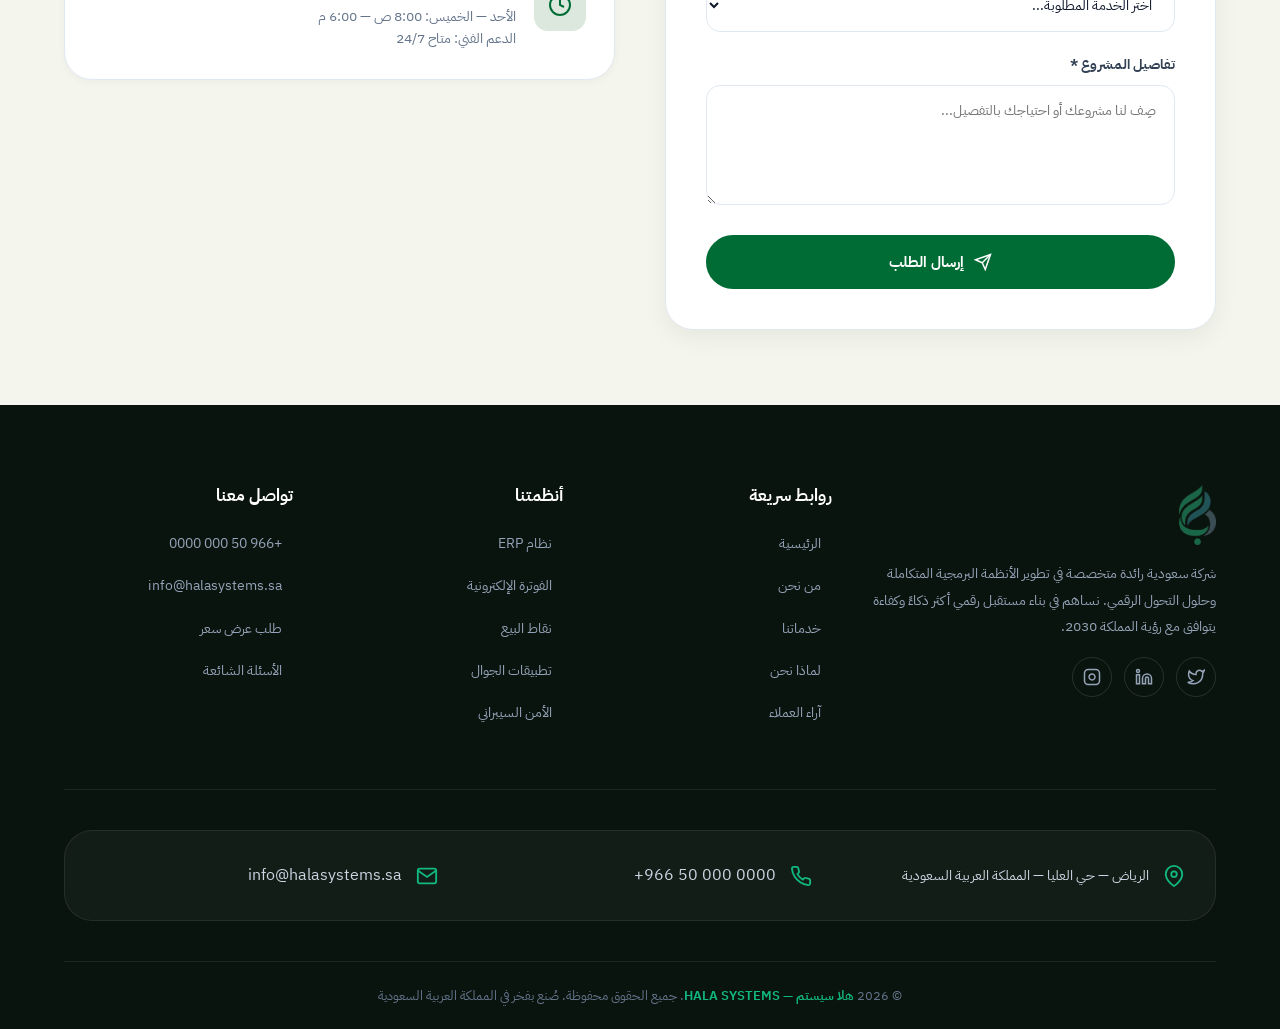
==== commit 17472c37: "chore: add cache buster v2.2 to css and js imports" ====
--- a/index.html
+++ b/index.html
@@ -27,7 +27,7 @@
     rel="stylesheet">
 
   <!-- Stylesheet -->
-  <link rel="stylesheet" href="css/style.css">
+  <link rel="stylesheet" href="css/style.css?v=2.2">
 </head>
 
 <body>
@@ -1434,7 +1434,7 @@
 
 
   <!-- JavaScript -->
-  <script src="js/main.js"></script>
+  <script src="js/main.js?v=2.2"></script>
 </body>
 
 </html>
--- a/css/style.css
+++ b/css/style.css
@@ -44,7 +44,7 @@
   --font-en: 'Plus Jakarta Sans', 'Segoe UI', sans-serif;
 
   /* Spacing */
-  --section-padding: 100px 0;
+  --section-padding: 75px 0;
   --container-width: 1200px;
   --container-padding: 0 24px;
 
@@ -81,6 +81,10 @@
   scroll-behavior: smooth;
   font-size: 16px;
   -webkit-text-size-adjust: 100%;
+}
+
+section[id] {
+  scroll-margin-top: 80px;
 }
 
 body {
@@ -484,39 +488,40 @@
 .navbar-brand {
   display: flex;
   align-items: center;
-  gap: 12px;
+  gap: 14px;
   text-decoration: none;
 }
 
 .navbar-brand .brand-logo {
-  height: 48px;
+  height: 58px;
   width: auto;
   object-fit: contain;
-  transition: height var(--transition-base);
+  transition: all var(--transition-base);
+  filter: drop-shadow(0 3px 8px rgba(0, 108, 53, 0.15));
 }
 
 .navbar.scrolled .navbar-brand .brand-logo {
-  height: 38px;
+  height: 46px;
 }
 
 .brand-text-block {
   display: flex;
   flex-direction: column;
-  line-height: 1.15;
+  line-height: 1.2;
 }
 
 .brand-title {
-  font-size: 18px;
+  font-size: 21px;
   font-weight: 800;
   color: var(--c-green-dark);
   letter-spacing: -0.3px;
 }
 
 .brand-subtitle {
-  font-size: 10px;
+  font-size: 11px;
   font-weight: 700;
   color: var(--c-gold);
-  letter-spacing: 0.5px;
+  letter-spacing: 0.8px;
 }
 
 .navbar-nav {
@@ -548,14 +553,15 @@
 }
 
 .navbar-vision .vision-logo-img {
-  height: 44px;
+  height: 52px;
   width: auto;
   object-fit: contain;
-  transition: height var(--transition-base);
+  transition: all var(--transition-base);
+  filter: drop-shadow(0 2px 6px rgba(0, 0, 0, 0.06));
 }
 
 .navbar.scrolled .navbar-vision .vision-logo-img {
-  height: 36px;
+  height: 42px;
 }
 
 /* Mobile Menu Toggle */
@@ -2504,27 +2510,45 @@
   .hero .container {
     grid-template-columns: 1fr;
     text-align: center;
+    gap: 36px;
   }
 
   .hero-visual {
-    order: -1;
-  }
-
-  .hero-image-frame {
-    width: 320px;
-    height: 320px;
+    order: 1;
+    margin-bottom: 20px;
+  }
+
+  .hero-content {
+    order: 2;
+    display: flex;
+    flex-direction: column;
+    align-items: center;
+    text-align: center;
+  }
+
+  .corporate-hero-showcase {
+    max-width: 440px;
+    height: 440px;
+    margin: 0 auto;
+  }
+
+  .showcase-main-disc {
+    width: 380px;
+    height: 380px;
   }
 
   .hero-description {
-    margin: 0 auto 32px;
+    margin: 0 auto 30px;
   }
 
   .hero-buttons {
     justify-content: center;
   }
 
-  .hero-trust {
+  .hero-trust-grid {
     justify-content: center;
+    max-width: 600px;
+    margin: 0 auto;
   }
 
   .stats .container {
@@ -2610,29 +2634,220 @@
 /* Mobile */
 @media (max-width: 576px) {
   :root {
-    --section-padding: 60px 0;
+    --section-padding: 50px 0;
   }
 
   .section-title {
+    font-size: 26px;
+  }
+
+  /* ─── Hero Section Responsive Overhaul ─── */
+  .hero {
+    padding: 100px 0 35px;
+    min-height: auto;
+    overflow-x: clip;
+  }
+
+  .hero .container {
+    display: flex;
+    flex-direction: column;
+    align-items: center;
+    text-align: center;
+    gap: 22px;
+    padding: 0 16px;
+  }
+
+  /* Hero Visual Showcase for Mobile (Appears First) */
+  .hero-visual {
+    order: 1;
+    width: 100%;
+    display: flex;
+    justify-content: center;
+    align-items: center;
+    margin: 6px 0 16px;
+    overflow: visible;
+  }
+
+  .hero-content {
+    order: 2;
+    width: 100%;
+    display: flex;
+    flex-direction: column;
+    align-items: center;
+    text-align: center;
+  }
+
+  .hero-company-name {
     font-size: 28px;
-  }
-
-  .hero {
-    padding: 120px 0 60px;
-    min-height: auto;
-  }
-
-  .hero-company-name {
-    font-size: 36px;
+    line-height: 1.25;
+    margin-bottom: 8px;
+    letter-spacing: -0.3px;
   }
 
   .hero-company-subtitle {
-    font-size: 18px;
-  }
-
-  .hero-image-frame {
-    width: 260px;
-    height: 260px;
+    font-size: 14px;
+    line-height: 1.45;
+    margin-bottom: 12px;
+  }
+
+  .hero-description {
+    font-size: 13.5px;
+    line-height: 1.75;
+    margin: 0 auto 18px;
+    max-width: 100%;
+  }
+
+  .hero-buttons {
+    display: flex;
+    flex-direction: column;
+    align-items: stretch;
+    width: 100%;
+    gap: 10px;
+    margin-bottom: 20px;
+  }
+
+  .hero-buttons .btn,
+  .hero-buttons .btn-primary,
+  .hero-buttons .btn-download-profile,
+  .hero-buttons .btn-outline-clean {
+    width: 100%;
+    justify-content: center;
+    padding: 12px 18px;
+    font-size: 14px;
+  }
+
+  .corporate-hero-showcase {
+    width: 100%;
+    max-width: 325px;
+    height: 305px;
+    margin: 0 auto;
+    position: relative;
+    display: flex;
+    align-items: center;
+    justify-content: center;
+  }
+
+  .showcase-glow-ring {
+    width: 78%;
+    height: 78%;
+  }
+
+  .showcase-main-disc {
+    width: 240px;
+    height: 240px;
+    box-shadow: 
+      0 14px 30px rgba(0, 50, 25, 0.1),
+      0 0 0 1px rgba(0, 108, 53, 0.1),
+      inset 0 0 0 5px rgba(255, 255, 255, 0.85),
+      inset 0 0 0 7px rgba(197, 160, 89, 0.35);
+  }
+
+  /* Precision Mobile Anchored Floating Badges (Balanced Triangular Orbit & No WhatsApp Overlap) */
+  .showcase-badge-top {
+    top: 8px;
+    right: 8px;
+    left: auto;
+    padding: 5px 10px;
+    gap: 6px;
+    border-radius: 8px;
+  }
+
+  .badge-icon-wrap {
+    width: 24px;
+    height: 24px;
+    border-radius: 6px;
+  }
+
+  .badge-icon-wrap svg {
+    width: 13px;
+    height: 13px;
+  }
+
+  .badge-headline {
+    font-size: 9px;
+  }
+
+  .badge-subline {
+    font-size: 7.5px;
+  }
+
+  .showcase-badge-brand {
+    top: 95px;
+    left: 8px;
+    bottom: auto;
+    padding: 5px 10px;
+    gap: 7px;
+    border-radius: 8px;
+  }
+
+  .brand-badge-logo {
+    height: 22px;
+  }
+
+  .brand-badge-name {
+    font-size: 11px;
+  }
+
+  .brand-badge-tag {
+    font-size: 8px;
+  }
+
+  .showcase-badge-clients {
+    bottom: 8px;
+    right: 8px;
+    padding: 6px 12px;
+    border-radius: 8px;
+  }
+
+  .clients-badge-number {
+    font-size: 15px;
+  }
+
+  .clients-badge-label {
+    font-size: 8px;
+  }
+
+  /* Mobile Trust Factors Grid */
+  .hero .hero-trust-grid {
+    display: flex !important;
+    flex-direction: column !important;
+    gap: 9px;
+    width: 100%;
+    padding-top: 16px;
+    border-top: 1px solid rgba(0, 108, 53, 0.12);
+  }
+
+  .hero-trust-grid .trust-grid-item {
+    display: flex;
+    align-items: center;
+    gap: 10px;
+    background: rgba(255, 255, 255, 0.9);
+    border: 1px solid rgba(0, 108, 53, 0.1);
+    padding: 10px 14px;
+    border-radius: 10px;
+    text-align: right;
+    width: 100%;
+    box-shadow: 0 2px 8px rgba(0, 50, 25, 0.04);
+  }
+
+  .hero-trust-grid .trust-grid-icon {
+    width: 32px;
+    height: 32px;
+    border-radius: 8px;
+    flex-shrink: 0;
+  }
+
+  .hero-trust-grid .trust-grid-icon svg {
+    width: 16px;
+    height: 16px;
+  }
+
+  .hero-trust-grid .trust-grid-info strong {
+    font-size: 12.5px;
+  }
+
+  .hero-trust-grid .trust-grid-info span {
+    font-size: 10.5px;
   }
 
   .stats .container {
@@ -2685,11 +2900,6 @@
     grid-template-columns: 1fr;
   }
 
-  .hero-buttons {
-    flex-direction: column;
-    align-items: stretch;
-  }
-
   .btn {
     justify-content: center;
   }
@@ -2697,12 +2907,12 @@
   .whatsapp-float {
     bottom: 20px;
     left: 20px;
-    width: 52px;
-    height: 52px;
+    width: 50px;
+    height: 50px;
   }
 
   .scroll-top {
-    bottom: 84px;
+    bottom: 80px;
     left: 20px;
     width: 38px;
     height: 38px;
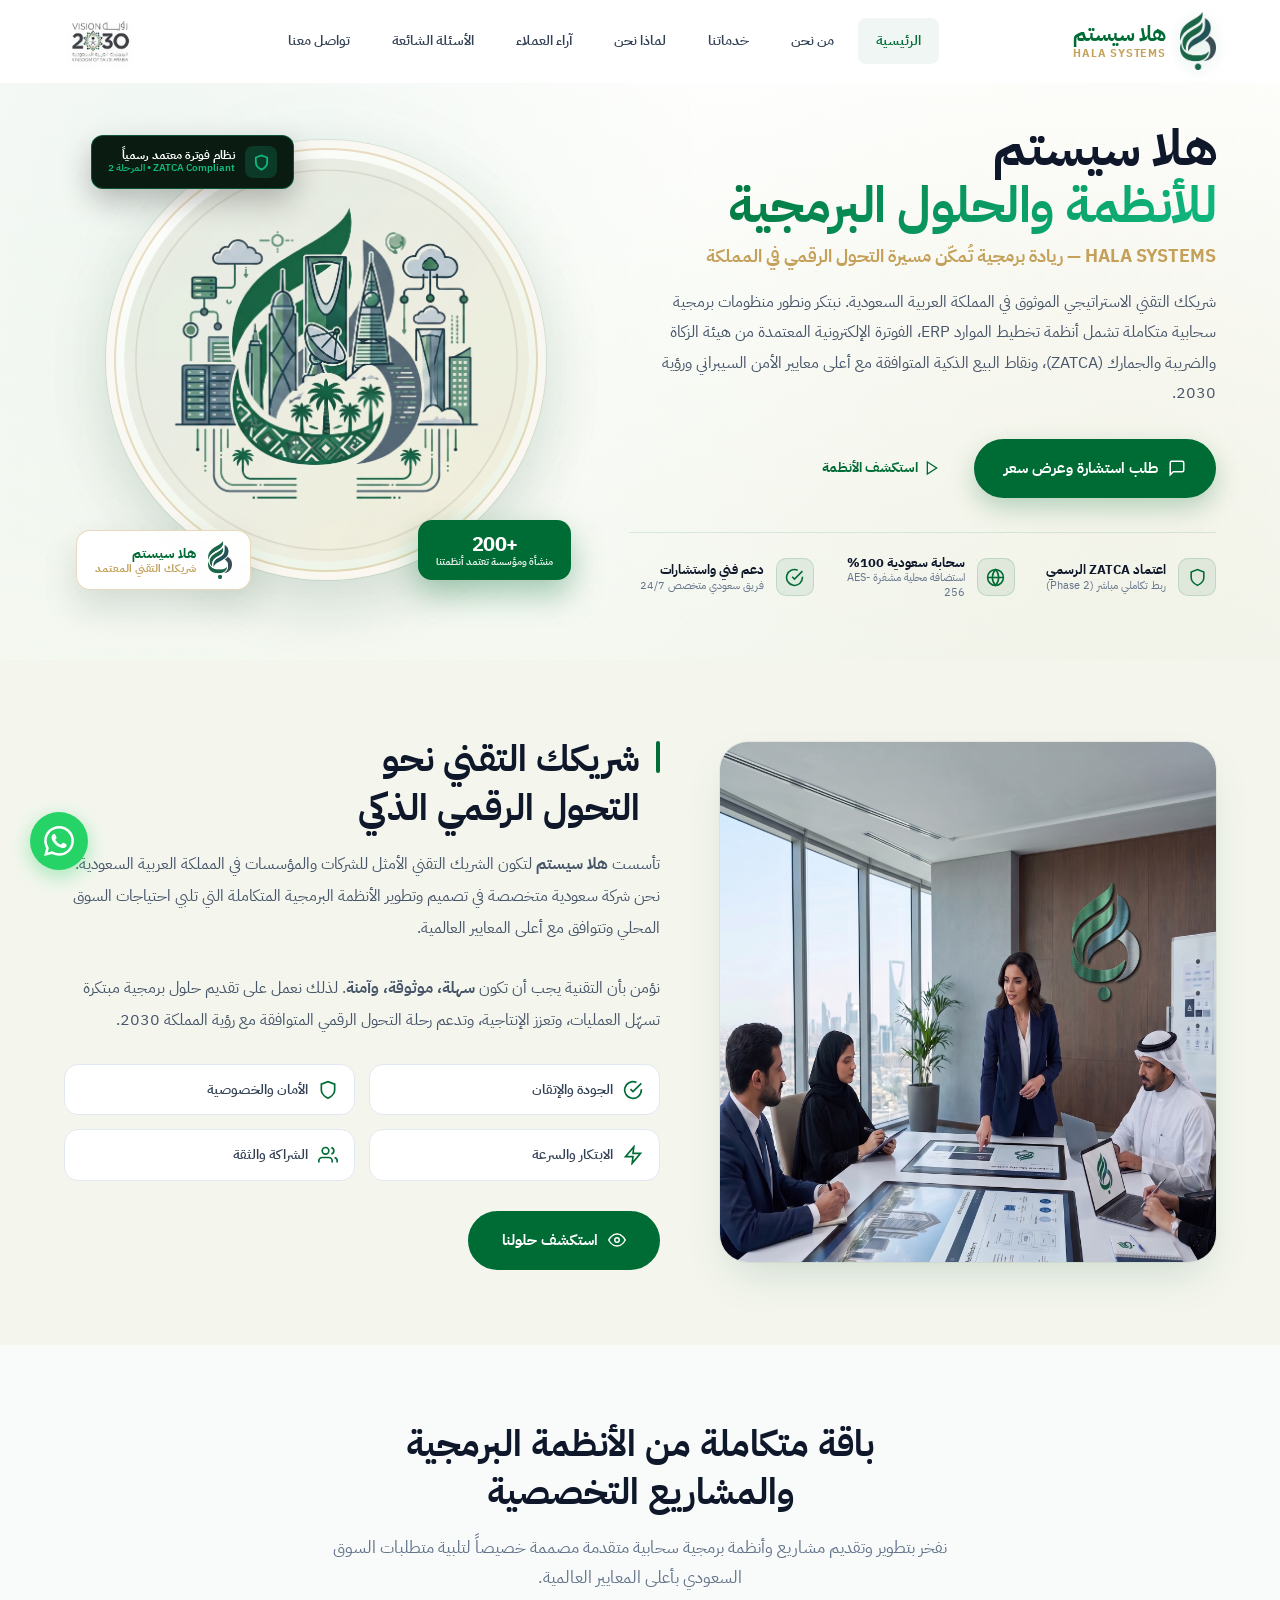
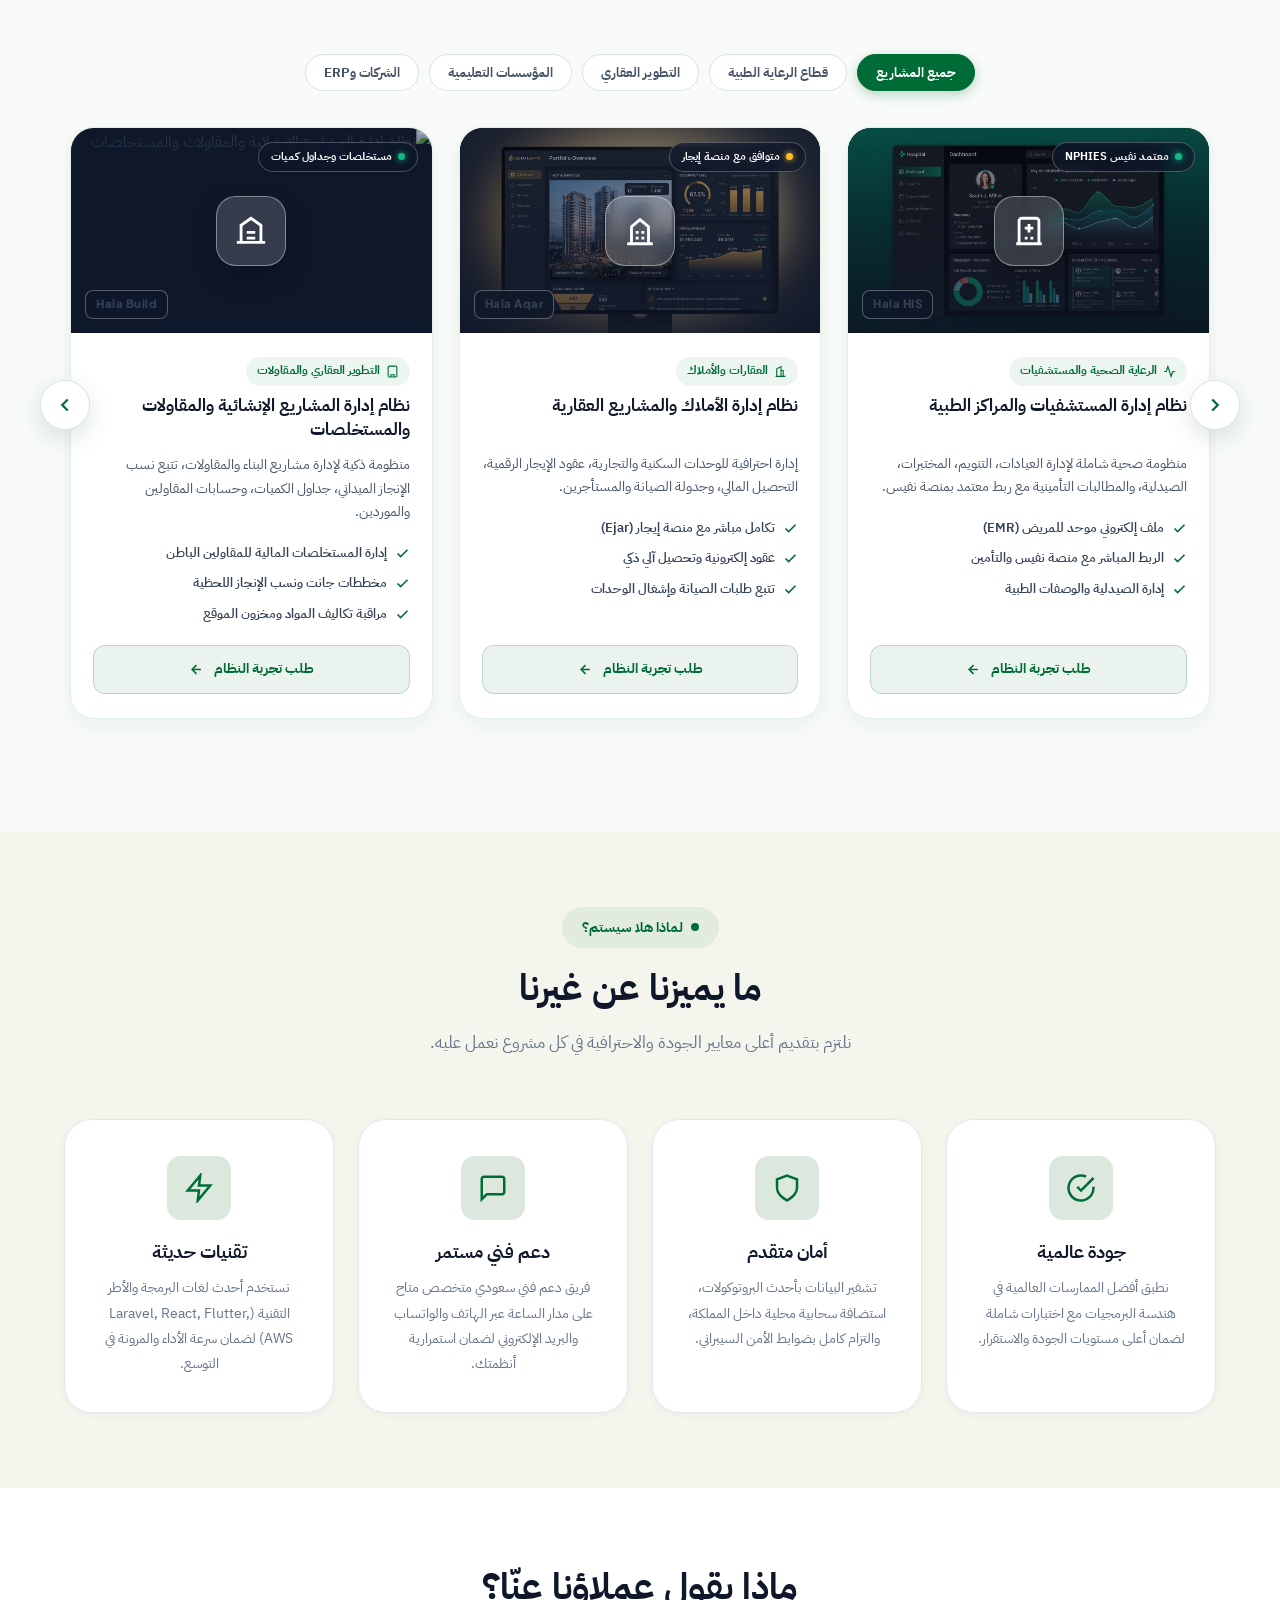
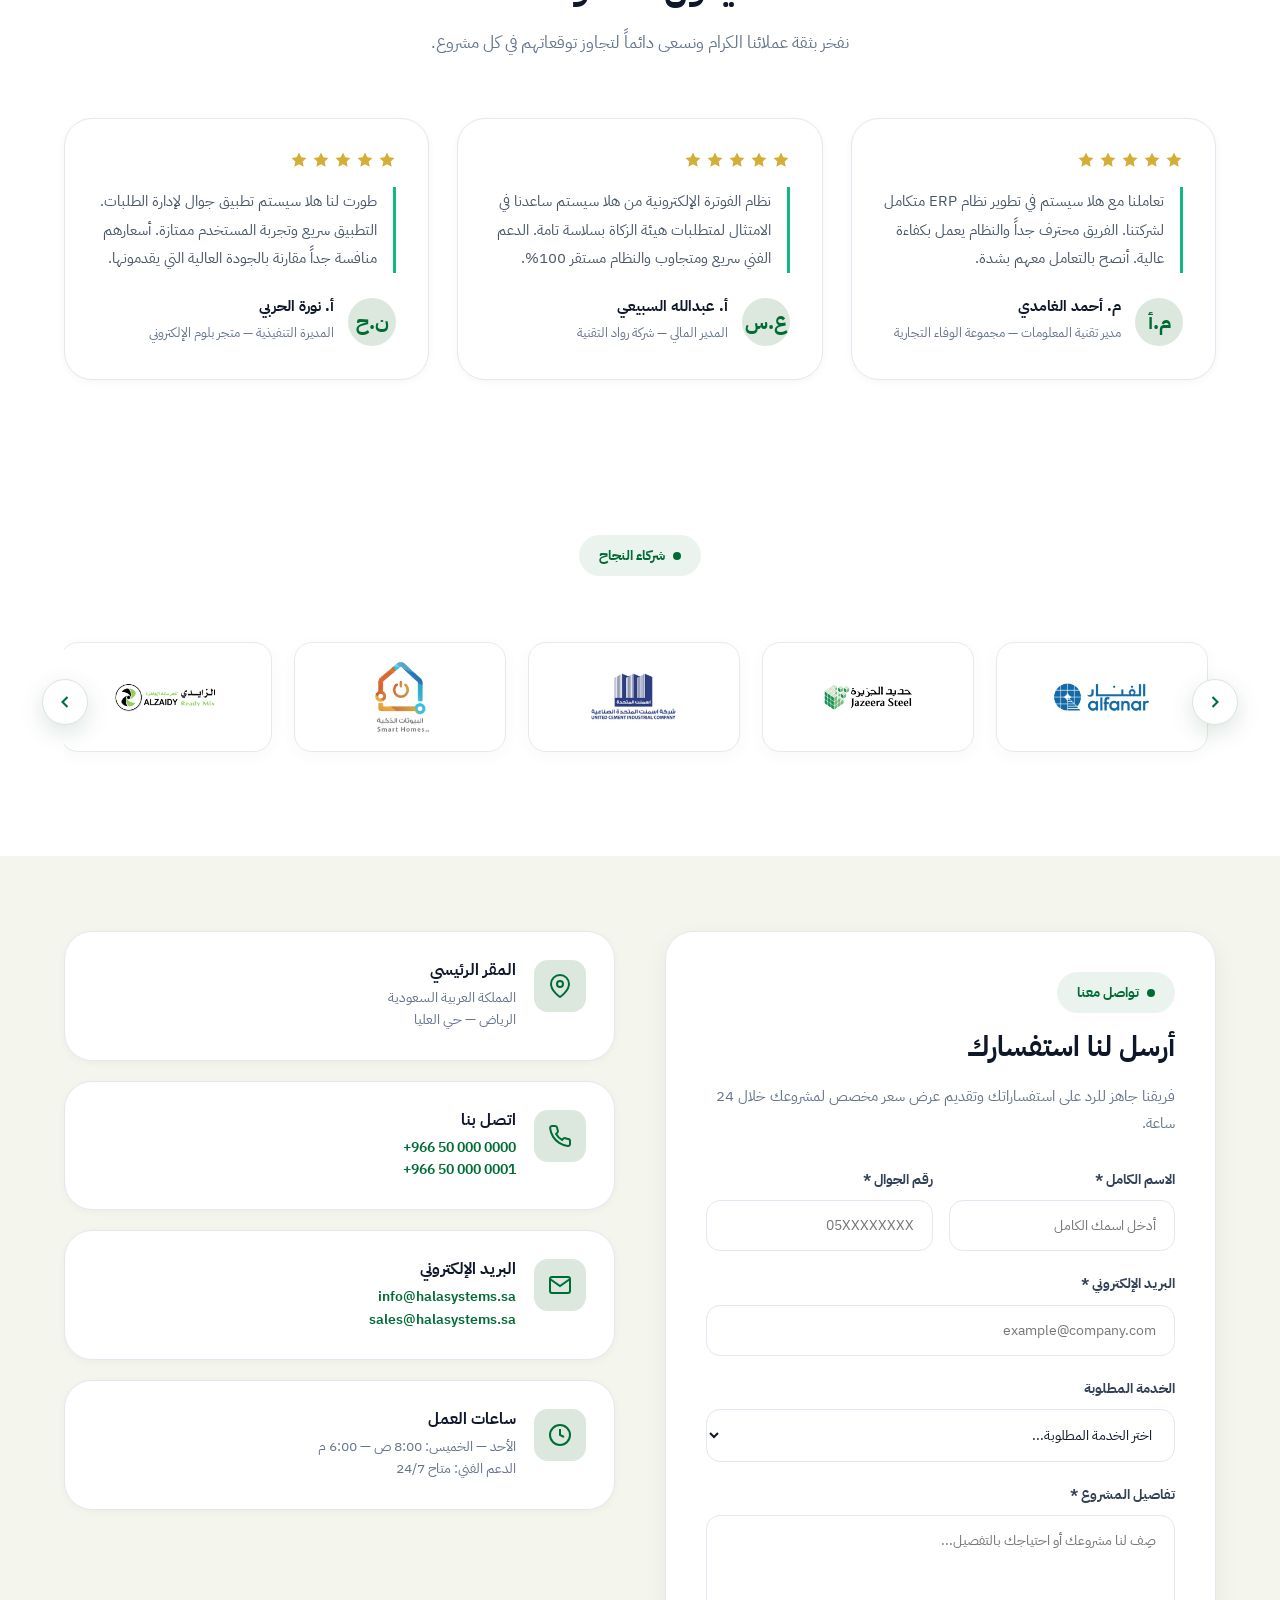
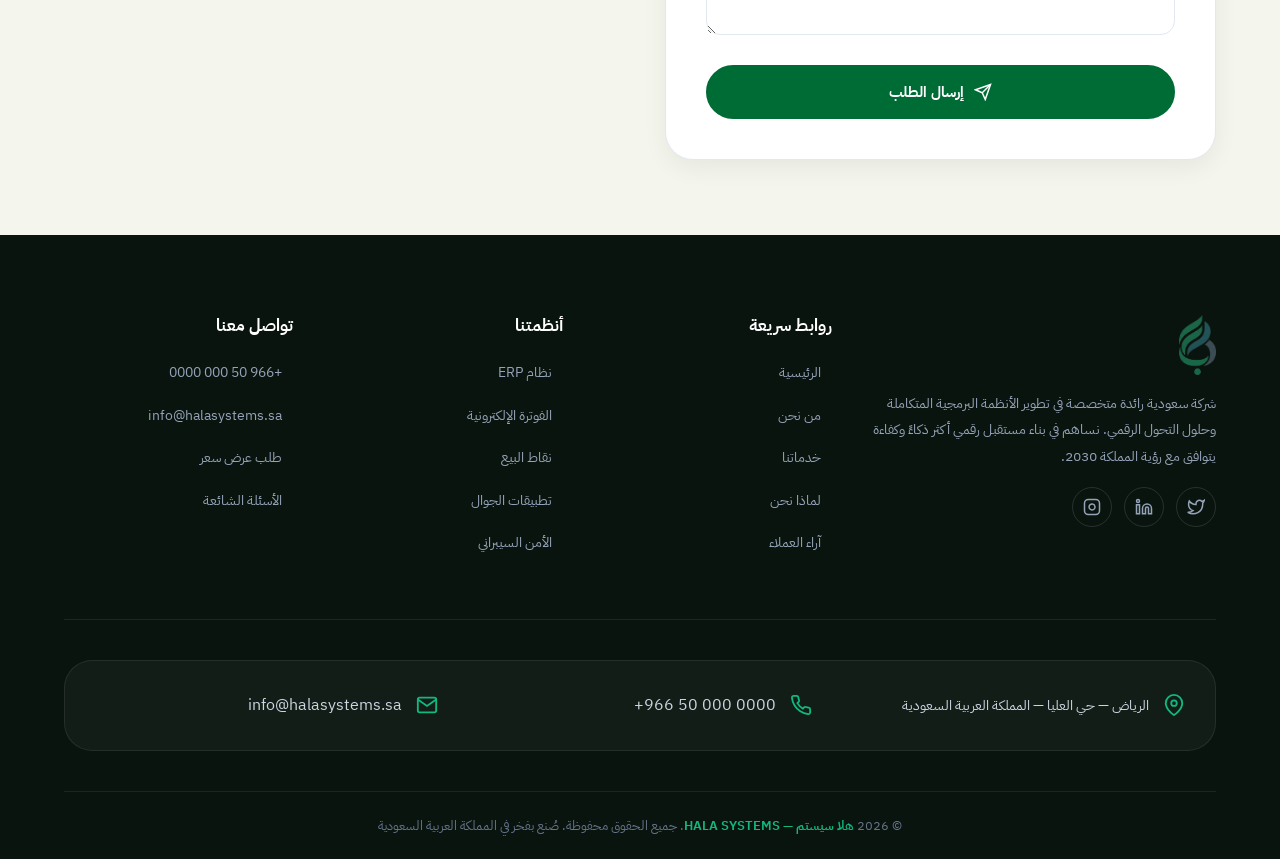
==== commit ec370721: "feat: update profile index layout and content structure" ====
--- a/index.html
+++ b/index.html
@@ -258,7 +258,6 @@
       </div>
 
       <div class="about-content">
-        <div class="section-label">تعرّف علينا</div>
         <h2 class="section-title animate-on-scroll">شريكك التقني نحو<br>التحول الرقمي الذكي</h2>
         <p class="about-text animate-on-scroll">
           تأسست <strong>هلا سيستم</strong> لتكون الشريك التقني الأمثل للشركات والمؤسسات في المملكة العربية السعودية. نحن
@@ -363,7 +362,6 @@
   <section class="services" id="services">
     <div class="container">
       <div class="section-header animate-on-scroll">
-        <div class="section-label">مشاريعنا وأنظمتنا</div>
         <h2 class="section-title">باقة متكاملة من الأنظمة البرمجية<br>والمشاريع التخصصية</h2>
         <p class="section-subtitle">نفخر بتطوير وتقديم مشاريع وأنظمة برمجية سحابية متقدمة مصممة خصيصاً لتلبية متطلبات السوق السعودي بأعلى المعايير العالمية.</p>
       </div>
@@ -486,6 +484,51 @@
               </div>
             </div>
 
+            <!-- Project: Contracting & Construction PM (Real Estate) -->
+            <div class="project-carousel-card" data-category="realestate">
+              <div class="proj-card-visual">
+                <img src="assets/projects/contracting.jpg" alt="نظام إدارة المشاريع الإنشائية والمقاولات والمستخلصات" class="proj-card-img" loading="lazy">
+                <div class="proj-card-overlay"></div>
+                <div class="proj-card-badge">
+                  <span class="badge-dot" style="background:#10b981;box-shadow:0 0 6px #10b981;"></span> مستخلصات وجداول كميات
+                </div>
+                <div class="proj-card-icon-wrap">
+                  <svg width="34" height="34" viewBox="0 0 24 24" fill="none" stroke="white" stroke-width="2">
+                    <path d="M2 20h20M5 20V8l7-5 7 5v12M9 13h6M9 17h6" />
+                  </svg>
+                </div>
+                <span class="proj-card-code">Hala Build</span>
+              </div>
+              <div class="proj-card-body">
+                <div>
+                  <span class="proj-card-sector">
+                    <svg viewBox="0 0 24 24" fill="none" stroke="currentColor" stroke-width="2"><rect x="4" y="2" width="16" height="20" rx="2"/><path d="M9 22v-4h6v4M8 6h.01M16 6h.01M12 6h.01M12 10h.01M12 14h.01M16 10h.01M16 14h.01M8 10h.01M8 14h.01"/></svg>
+                    التطوير العقاري والمقاولات
+                  </span>
+                  <h4 class="proj-card-title">نظام إدارة المشاريع الإنشائية والمقاولات والمستخلصات</h4>
+                  <p class="proj-card-desc">منظومة ذكية لإدارة مشاريع البناء والمقاولات، تتبع نسب الإنجاز الميداني، جداول الكميات، وحسابات المقاولين والموردين.</p>
+                  <ul class="proj-card-features">
+                    <li>
+                      <svg viewBox="0 0 24 24" fill="none" stroke="currentColor" stroke-width="2.5"><polyline points="20 6 9 17 4 12"/></svg>
+                      إدارة المستخلصات المالية للمقاولين الباطن
+                    </li>
+                    <li>
+                      <svg viewBox="0 0 24 24" fill="none" stroke="currentColor" stroke-width="2.5"><polyline points="20 6 9 17 4 12"/></svg>
+                      مخططات جانت ونسب الإنجاز اللحظية
+                    </li>
+                    <li>
+                      <svg viewBox="0 0 24 24" fill="none" stroke="currentColor" stroke-width="2.5"><polyline points="20 6 9 17 4 12"/></svg>
+                      مراقبة تكاليف المواد ومخزون الموقع
+                    </li>
+                  </ul>
+                </div>
+                <a href="#contact" class="proj-card-action">
+                  <span>طلب تجربة النظام</span>
+                  <svg viewBox="0 0 24 24" fill="none" stroke="currentColor" stroke-width="2.5"><path d="M19 12H5M12 19l-7-7 7-7"/></svg>
+                </a>
+              </div>
+            </div>
+
             <!-- Project 3: School & Education Management -->
             <div class="project-carousel-card" data-category="education">
               <div class="proj-card-visual">
@@ -532,6 +575,52 @@
               </div>
             </div>
 
+            <!-- Project: University & Campus SIS (Education) -->
+            <div class="project-carousel-card" data-category="education">
+              <div class="proj-card-visual">
+                <img src="assets/projects/university.jpg" alt="نظام إدارة الحرم الجامعي الأكاديمي والقبول والتسجيل" class="proj-card-img" loading="lazy">
+                <div class="proj-card-overlay"></div>
+                <div class="proj-card-badge">
+                  <span class="badge-dot" style="background:#f59e0b;box-shadow:0 0 6px #f59e0b;"></span> نظام الساعات المعتمدة
+                </div>
+                <div class="proj-card-icon-wrap">
+                  <svg width="34" height="34" viewBox="0 0 24 24" fill="none" stroke="white" stroke-width="2">
+                    <path d="M4 19.5v-15A2.5 2.5 0 0 1 6.5 2H20v20H6.5a2.5 2.5 0 0 1-2.5-2.5Z"/>
+                    <path d="M6 6h10M6 10h10M6 14h6"/>
+                  </svg>
+                </div>
+                <span class="proj-card-code">Hala Campus</span>
+              </div>
+              <div class="proj-card-body">
+                <div>
+                  <span class="proj-card-sector">
+                    <svg viewBox="0 0 24 24" fill="none" stroke="currentColor" stroke-width="2"><path d="M22 10v6M2 10l10-5 10 5-10 5z"/><path d="M6 12v5c0 2 3 3 6 3s6-1 6-3v-5"/></svg>
+                    التعليم العالي والأكاديمي
+                  </span>
+                  <h4 class="proj-card-title">نظام إدارة الحرم الجامعي الأكاديمي (Campus SIS)</h4>
+                  <p class="proj-card-desc">منظومة أكاديمية متكاملة للجامعات والكليات، تشمل بوابات القبول والتسجيل، إدارة الخطط الدراسية، المعدلات التراكمية، والرسوم الجامعية.</p>
+                  <ul class="proj-card-features">
+                    <li>
+                      <svg viewBox="0 0 24 24" fill="none" stroke="currentColor" stroke-width="2.5"><polyline points="20 6 9 17 4 12"/></svg>
+                      بوابة الطالب الذكية لتسجيل المقررات
+                    </li>
+                    <li>
+                      <svg viewBox="0 0 24 24" fill="none" stroke="currentColor" stroke-width="2.5"><polyline points="20 6 9 17 4 12"/></svg>
+                      رصد الدرجات واحتساب المعدل GPA آلياً
+                    </li>
+                    <li>
+                      <svg viewBox="0 0 24 24" fill="none" stroke="currentColor" stroke-width="2.5"><polyline points="20 6 9 17 4 12"/></svg>
+                      إدارة الجداول والقاعات والمحاضرات
+                    </li>
+                  </ul>
+                </div>
+                <a href="#contact" class="proj-card-action">
+                  <span>طلب تجربة النظام</span>
+                  <svg viewBox="0 0 24 24" fill="none" stroke="currentColor" stroke-width="2.5"><path d="M19 12H5M12 19l-7-7 7-7"/></svg>
+                </a>
+              </div>
+            </div>
+
             <!-- Project 4: Pharmacy Management (New) -->
             <div class="project-carousel-card" data-category="medical">
               <div class="proj-card-visual">
@@ -578,6 +667,51 @@
               </div>
             </div>
 
+            <!-- Project: Dental & Specialist Clinics (Medical) -->
+            <div class="project-carousel-card" data-category="medical">
+              <div class="proj-card-visual">
+                <img src="assets/projects/dental.jpg" alt="منظومة إدارة عيادات ومجمعات الأسنان والمراكز التخصصية" class="proj-card-img" loading="lazy">
+                <div class="proj-card-overlay"></div>
+                <div class="proj-card-badge">
+                  <span class="badge-dot" style="background:#06b6d4;box-shadow:0 0 6px #06b6d4;"></span> مخطط الأسنان الذكي
+                </div>
+                <div class="proj-card-icon-wrap">
+                  <svg width="34" height="34" viewBox="0 0 24 24" fill="none" stroke="white" stroke-width="2">
+                    <path d="M12 2a5 5 0 0 0-5 5c0 3 2 5 2 9 0 2 1 3 3 3s3-1 3-3c0-4 2-6 2-9a5 5 0 0 0-5-5z" />
+                  </svg>
+                </div>
+                <span class="proj-card-code">Hala Dental</span>
+              </div>
+              <div class="proj-card-body">
+                <div>
+                  <span class="proj-card-sector">
+                    <svg viewBox="0 0 24 24" fill="none" stroke="currentColor" stroke-width="2.2"><path d="M22 12h-4l-3 9L9 3l-3 9H2"/></svg>
+                    الرعاية التخصصية والعيادات
+                  </span>
+                  <h4 class="proj-card-title">منظومة إدارة مجمعات الأسنان والعيادات التخصصية</h4>
+                  <p class="proj-card-desc">نظام ذكي لأتمتة عيادات ومجمعات الأسنان والجلدية، يشمل مخطط الأسنان الرقمي، المواعيد الذكية، وتنبيهات الواتساب التلقائية للمرضى.</p>
+                  <ul class="proj-card-features">
+                    <li>
+                      <svg viewBox="0 0 24 24" fill="none" stroke="currentColor" stroke-width="2.5"><polyline points="20 6 9 17 4 12"/></svg>
+                      مخطط الأسنان التفاعلي وخطة العلاج
+                    </li>
+                    <li>
+                      <svg viewBox="0 0 24 24" fill="none" stroke="currentColor" stroke-width="2.5"><polyline points="20 6 9 17 4 12"/></svg>
+                      تأكيد وحجز المواعيد آلياً بالواتساب
+                    </li>
+                    <li>
+                      <svg viewBox="0 0 24 24" fill="none" stroke="currentColor" stroke-width="2.5"><polyline points="20 6 9 17 4 12"/></svg>
+                      تكامل فوري مع التأمين والفوترة
+                    </li>
+                  </ul>
+                </div>
+                <a href="#contact" class="proj-card-action">
+                  <span>طلب تجربة النظام</span>
+                  <svg viewBox="0 0 24 24" fill="none" stroke="currentColor" stroke-width="2.5"><path d="M19 12H5M12 19l-7-7 7-7"/></svg>
+                </a>
+              </div>
+            </div>
+
             <!-- Project 5: ERP Enterprise -->
             <div class="project-carousel-card" data-category="enterprise">
               <div class="proj-card-visual">
@@ -811,6 +945,54 @@
               </div>
             </div>
 
+            <!-- Project: Logistics & Fleet Management (Enterprise) -->
+            <div class="project-carousel-card" data-category="enterprise">
+              <div class="proj-card-visual">
+                <img src="assets/projects/logistics.jpg" alt="منصة إدارة العمليات اللوجستية وتتبع الأسطول والمستودعات" class="proj-card-img" loading="lazy">
+                <div class="proj-card-overlay"></div>
+                <div class="proj-card-badge">
+                  <span class="badge-dot" style="background:#10b981;box-shadow:0 0 6px #10b981;"></span> تتبع أسطول GPS لحظي
+                </div>
+                <div class="proj-card-icon-wrap">
+                  <svg width="34" height="34" viewBox="0 0 24 24" fill="none" stroke="white" stroke-width="2">
+                    <rect x="1" y="3" width="15" height="13" />
+                    <polygon points="16 8 20 8 23 11 23 16 16 16 16 8" />
+                    <circle cx="5.5" cy="18.5" r="2.5" />
+                    <circle cx="18.5" cy="18.5" r="2.5" />
+                  </svg>
+                </div>
+                <span class="proj-card-code">Hala Fleet</span>
+              </div>
+              <div class="proj-card-body">
+                <div>
+                  <span class="proj-card-sector">
+                    <svg viewBox="0 0 24 24" fill="none" stroke="currentColor" stroke-width="2"><circle cx="12" cy="12" r="3"/><path d="M19.4 15a1.65 1.65 0 0 0 .33 1.82l.06.06a2 2 0 0 1 0 2.83 2 2 0 0 1-2.83 0l-.06-.06a1.65 1.65 0 0 0-1.82-.33 1.65 1.65 0 0 0-1 1.51V21a2 2 0 0 1-2 2 2 2 0 0 1-2-2v-.09A1.65 1.65 0 0 0 9 19.4a1.65 1.65 0 0 0-1.82.33l-.06.06a2 2 0 0 1-2.83 0 2 2 0 0 1 0-2.83l.06-.06a1.65 1.65 0 0 0 .33-1.82 1.65 1.65 0 0 0-1.51-1H3a2 2 0 0 1-2-2 2 2 0 0 1 2-2h.09A1.65 1.65 0 0 0 4.6 9a1.65 1.65 0 0 0-.33-1.82l-.06-.06a2 2 0 0 1 0-2.83 2 2 0 0 1 2.83 0l.06.06a1.65 1.65 0 0 0 1.82.33H9a1.65 1.65 0 0 0 1-1.51V3a2 2 0 0 1 2-2 2 2 0 0 1 2 2v.09a1.65 1.65 0 0 0 1 1.51 1.65 1.65 0 0 0 1.82-.33l.06-.06a2 2 0 0 1 2.83 0 2 2 0 0 1 0 2.83l-.06.06a1.65 1.65 0 0 0-.33 1.82V9a1.65 1.65 0 0 0 1.51 1H21a2 2 0 0 1 2 2 2 2 0 0 1-2 2h-.09a1.65 1.65 0 0 0-1.51 1z"/></svg>
+                    اللوجستيات وسلاسل الإمداد
+                  </span>
+                  <h4 class="proj-card-title">منصة العمليات اللوجستية وتتبع الأسطول والمستودعات</h4>
+                  <p class="proj-card-desc">حل سحابي متكامل لإدارة أساطيل النقل والشحن، تتبع مسار الشحنات عبر GPS، أتمتة بوالص التوصيل، والربط مع مستودعات التوزيع.</p>
+                  <ul class="proj-card-features">
+                    <li>
+                      <svg viewBox="0 0 24 24" fill="none" stroke="currentColor" stroke-width="2.5"><polyline points="20 6 9 17 4 12"/></svg>
+                      تتبع حي للمركبات ومسارات التوصيل بالخرائط
+                    </li>
+                    <li>
+                      <svg viewBox="0 0 24 24" fill="none" stroke="currentColor" stroke-width="2.5"><polyline points="20 6 9 17 4 12"/></svg>
+                      تطبيق سائق مدمج مع توقيع إلكتروني للاستلام
+                    </li>
+                    <li>
+                      <svg viewBox="0 0 24 24" fill="none" stroke="currentColor" stroke-width="2.5"><polyline points="20 6 9 17 4 12"/></svg>
+                      إدارة بوالص الشحن والتوزيع الإقليمي
+                    </li>
+                  </ul>
+                </div>
+                <a href="#contact" class="proj-card-action">
+                  <span>طلب تجربة النظام</span>
+                  <svg viewBox="0 0 24 24" fill="none" stroke="currentColor" stroke-width="2.5"><path d="M19 12H5M12 19l-7-7 7-7"/></svg>
+                </a>
+              </div>
+            </div>
+
           </div>
         </div>
 
@@ -887,7 +1069,6 @@
   <section class="testimonials" id="testimonials">
     <div class="container">
       <div class="section-header animate-on-scroll">
-        <div class="section-label">آراء عملائنا</div>
         <h2 class="section-title">ماذا يقول عملاؤنا عنّا؟</h2>
         <p class="section-subtitle">نفخر بثقة عملائنا الكرام ونسعى دائماً لتجاوز توقعاتهم في كل مشروع.</p>
       </div>
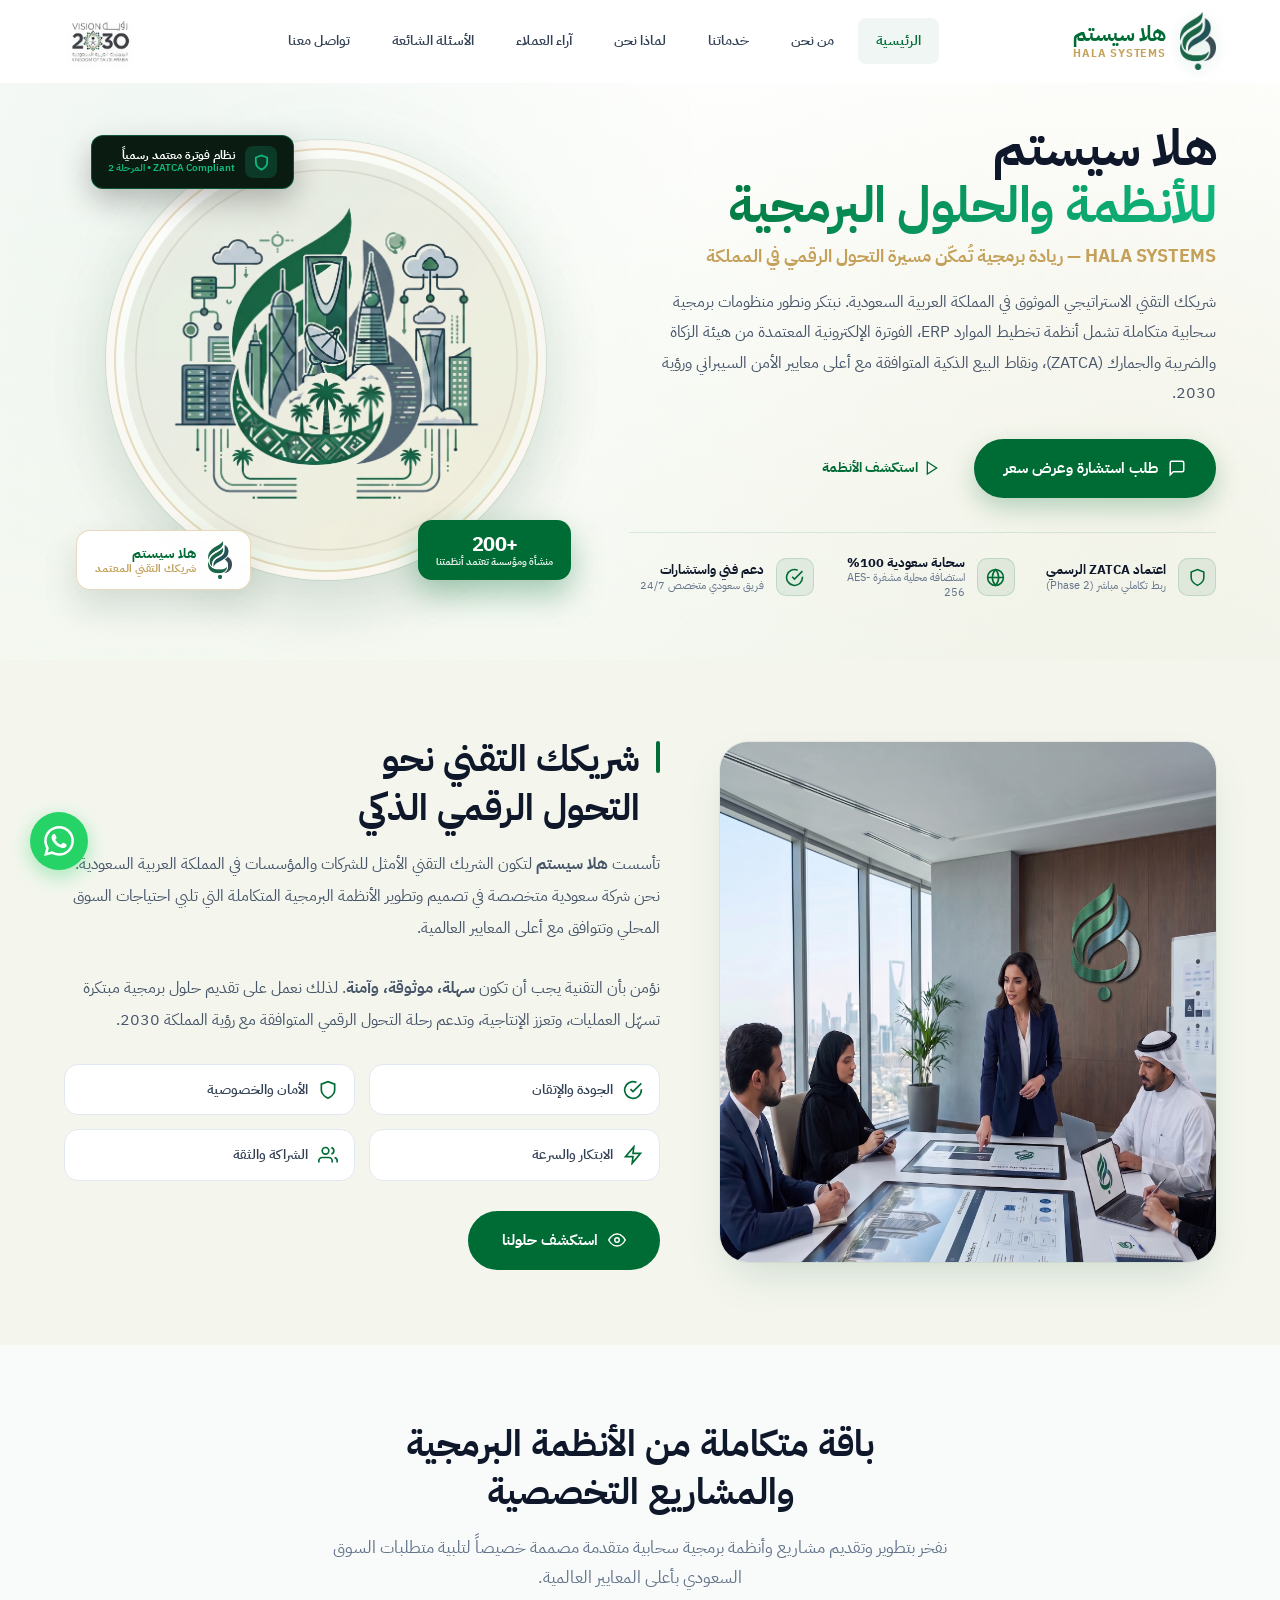
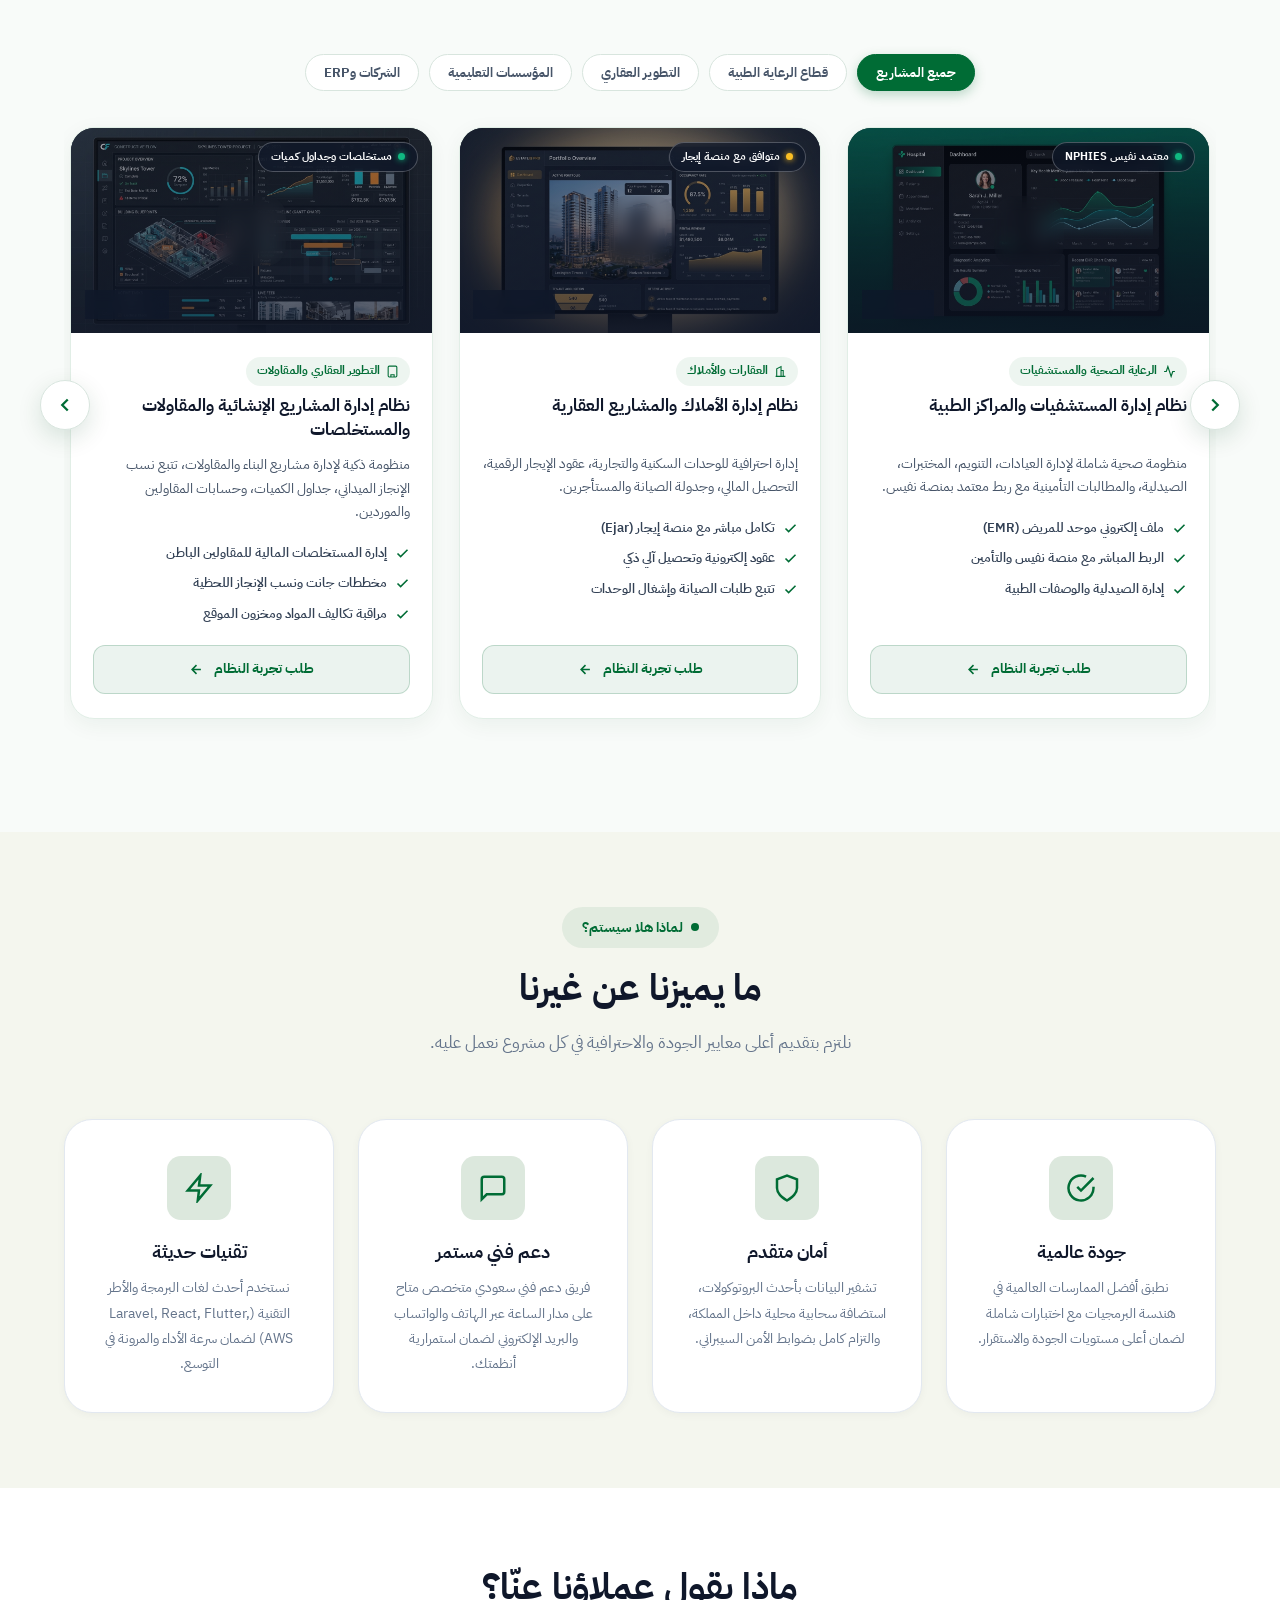
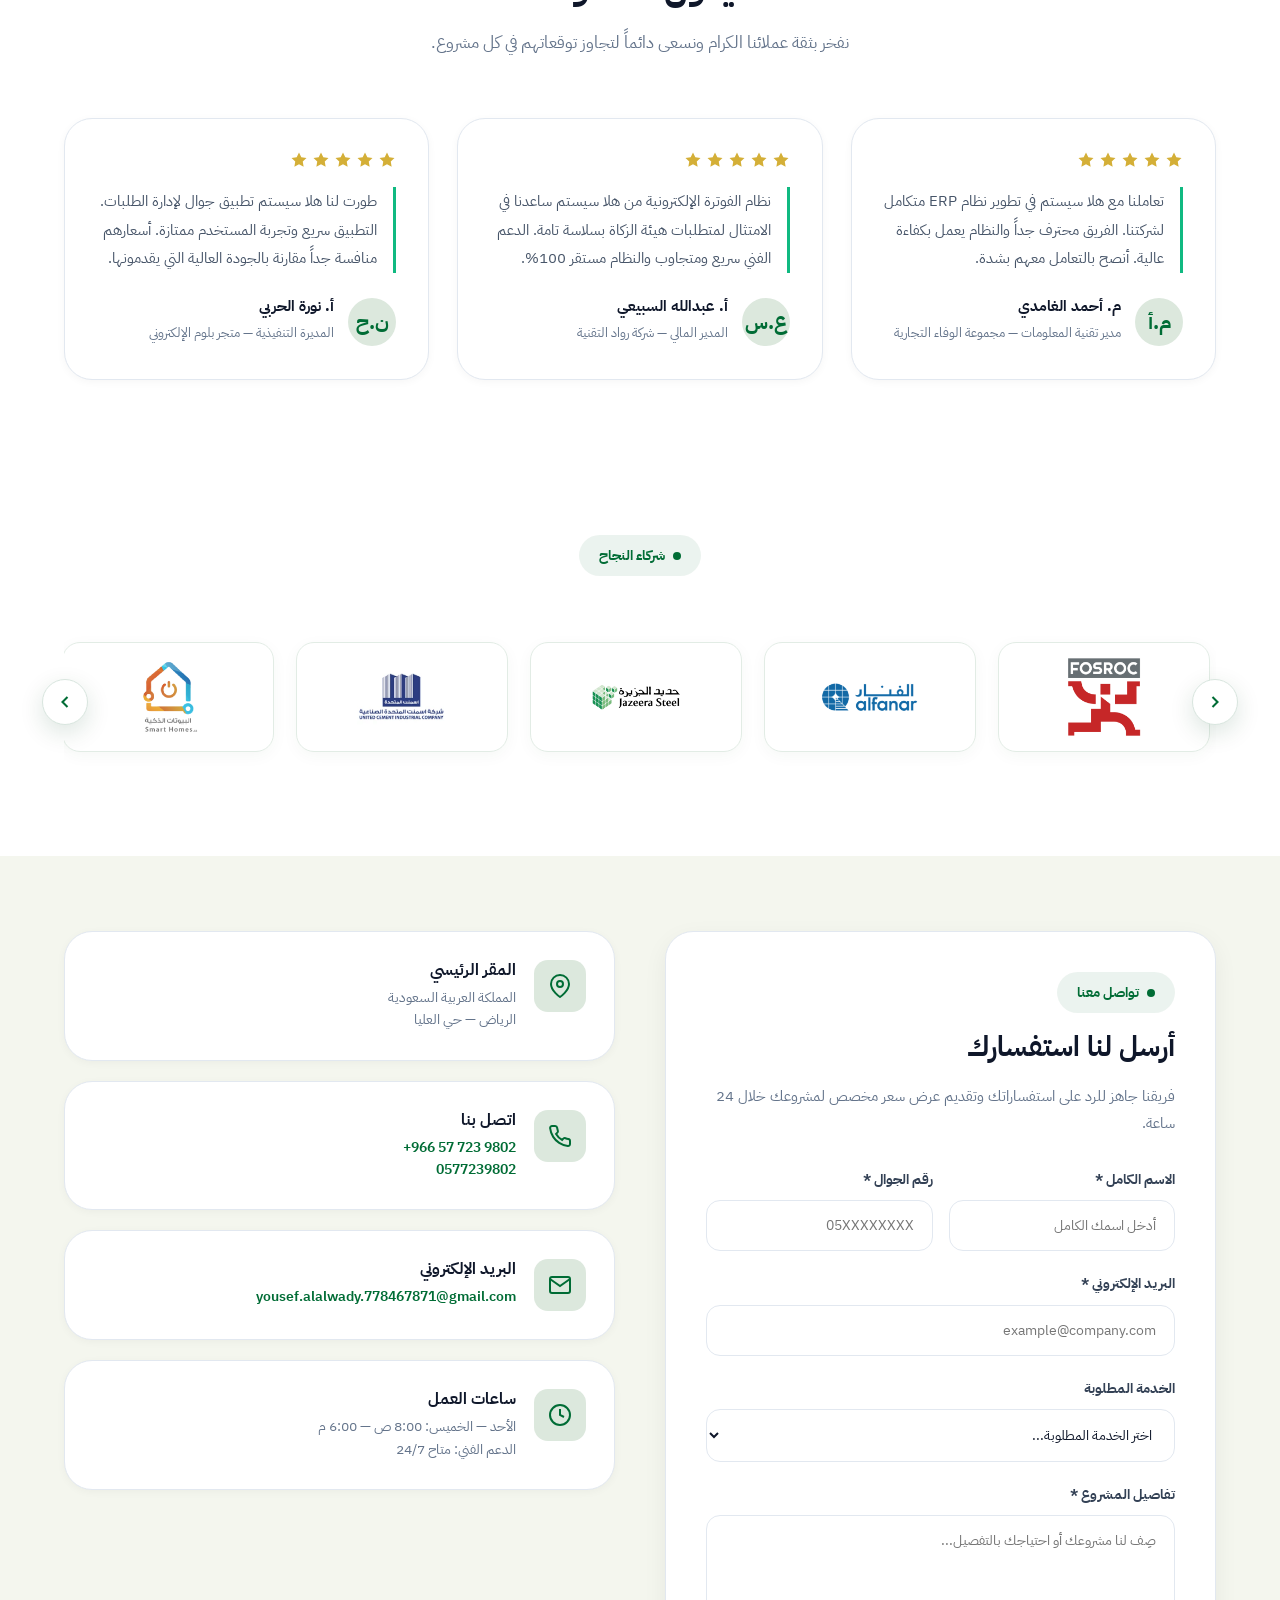
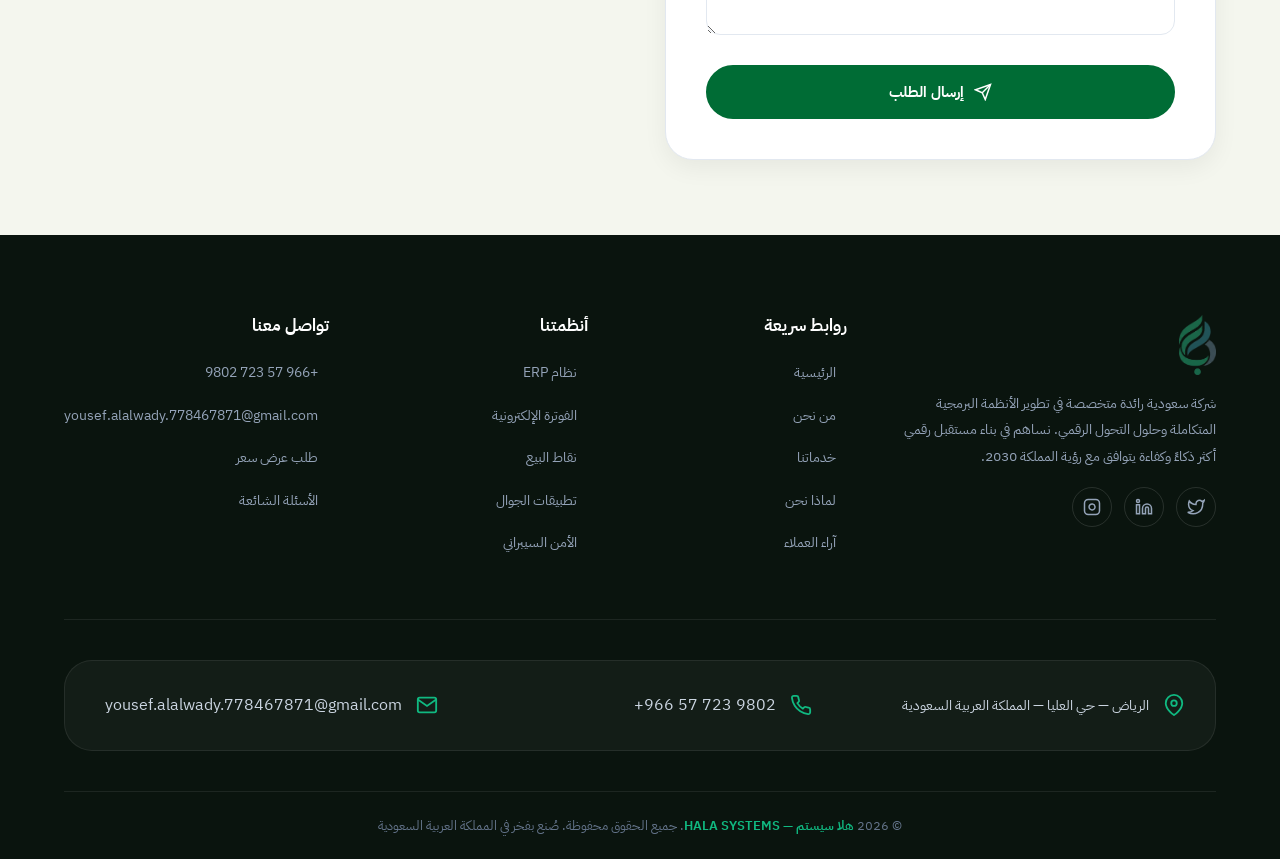
==== commit 0152f324: "feat: update user profile interface and layout in index.html" ====
--- a/index.html
+++ b/index.html
@@ -1456,8 +1456,8 @@
           </div>
           <div class="contact-info-text">
             <h4>اتصل بنا</h4>
-            <p><a href="tel:+966500000000" dir="ltr">+966 50 000 0000</a></p>
-            <p><a href="tel:+966500000001" dir="ltr">+966 50 000 0001</a></p>
+            <p><a href="tel:+966577239802" dir="ltr">+966 57 723 9802</a></p>
+            <p><a href="tel:+966577239802" dir="ltr">0577239802</a></p>
           </div>
         </div>
 
@@ -1470,8 +1470,7 @@
           </div>
           <div class="contact-info-text">
             <h4>البريد الإلكتروني</h4>
-            <p><a href="mailto:info@halasystems.sa">info@halasystems.sa</a></p>
-            <p><a href="mailto:sales@halasystems.sa">sales@halasystems.sa</a></p>
+            <p><a href="mailto:yousef.alalwady.778467871@gmail.com">yousef.alalwady.778467871@gmail.com</a></p>
           </div>
         </div>
 
@@ -1556,8 +1555,8 @@
         <div>
           <h4 class="footer-heading">تواصل معنا</h4>
           <ul class="footer-links">
-            <li><a href="tel:+966500000000">+966 50 000 0000</a></li>
-            <li><a href="mailto:info@halasystems.sa">info@halasystems.sa</a></li>
+            <li><a href="tel:+966577239802">+966 57 723 9802</a></li>
+            <li><a href="mailto:yousef.alalwady.778467871@gmail.com">yousef.alalwady.778467871@gmail.com</a></li>
             <li><a href="#contact">طلب عرض سعر</a></li>
             <li><a href="#faq">الأسئلة الشائعة</a></li>
           </ul>
@@ -1578,14 +1577,14 @@
             <path
               d="M22 16.92v3a2 2 0 0 1-2.18 2 19.79 19.79 0 0 1-8.63-3.07 19.5 19.5 0 0 1-6-6 19.79 19.79 0 0 1-3.07-8.67A2 2 0 0 1 4.11 2h3a2 2 0 0 1 2 1.72 12.84 12.84 0 0 0 .7 2.81 2 2 0 0 1-.45 2.11L8.09 9.91a16 16 0 0 0 6 6l1.27-1.27a2 2 0 0 1 2.11-.45 12.84 12.84 0 0 0 2.81.7A2 2 0 0 1 22 16.92z" />
           </svg>
-          <a href="tel:+966500000000" dir="ltr">+966 50 000 0000</a>
+          <a href="tel:+966577239802" dir="ltr">+966 57 723 9802</a>
         </div>
         <div class="footer-contact-item">
           <svg viewBox="0 0 24 24" fill="none" stroke="currentColor" stroke-width="2">
             <path d="M4 4h16c1.1 0 2 .9 2 2v12c0 1.1-.9 2-2 2H4c-1.1 0-2-.9-2-2V6c0-1.1.9-2 2-2z" />
             <polyline points="22,6 12,13 2,6" />
           </svg>
-          <a href="mailto:info@halasystems.sa">info@halasystems.sa</a>
+          <a href="mailto:yousef.alalwady.778467871@gmail.com">yousef.alalwady.778467871@gmail.com</a>
         </div>
       </div>
 
@@ -1600,7 +1599,7 @@
   <!-- ═══════════════════════════════════════════
        13. WHATSAPP FLOAT + SCROLL TOP
        ═══════════════════════════════════════════ -->
-  <a href="https://wa.me/966500000000" target="_blank" class="whatsapp-float" aria-label="تواصل عبر واتساب">
+  <a href="https://wa.me/966577239802" target="_blank" class="whatsapp-float" aria-label="تواصل عبر واتساب">
     <svg viewBox="0 0 24 24">
       <path
         d="M17.472 14.382c-.297-.149-1.758-.867-2.03-.967-.273-.099-.471-.148-.67.15-.197.297-.767.966-.94 1.164-.173.199-.347.223-.644.075-.297-.15-1.255-.463-2.39-1.475-.883-.788-1.48-1.761-1.653-2.059-.173-.297-.018-.458.13-.606.134-.133.298-.347.446-.52.149-.174.198-.298.298-.497.099-.198.05-.371-.025-.52-.075-.149-.669-1.612-.916-2.207-.242-.579-.487-.5-.669-.51-.173-.008-.371-.01-.57-.01-.198 0-.52.074-.792.372-.272.297-1.04 1.016-1.04 2.479 0 1.462 1.065 2.875 1.213 3.074.149.198 2.096 3.2 5.077 4.487.709.306 1.262.489 1.694.625.712.227 1.36.195 1.871.118.571-.085 1.758-.719 2.006-1.413.248-.694.248-1.289.173-1.413-.074-.124-.272-.198-.57-.347m-5.421 7.403h-.004a9.87 9.87 0 01-5.031-1.378l-.361-.214-3.741.982.998-3.648-.235-.374a9.86 9.86 0 01-1.51-5.26c.001-5.45 4.436-9.884 9.888-9.884 2.64 0 5.122 1.03 6.988 2.898a9.825 9.825 0 012.893 6.994c-.003 5.45-4.437 9.884-9.885 9.884m8.413-18.297A11.815 11.815 0 0012.05 0C5.495 0 .16 5.335.157 11.892c0 2.096.547 4.142 1.588 5.945L.057 24l6.305-1.654a11.882 11.882 0 005.683 1.448h.005c6.554 0 11.89-5.335 11.893-11.893a11.821 11.821 0 00-3.48-8.413z" />
